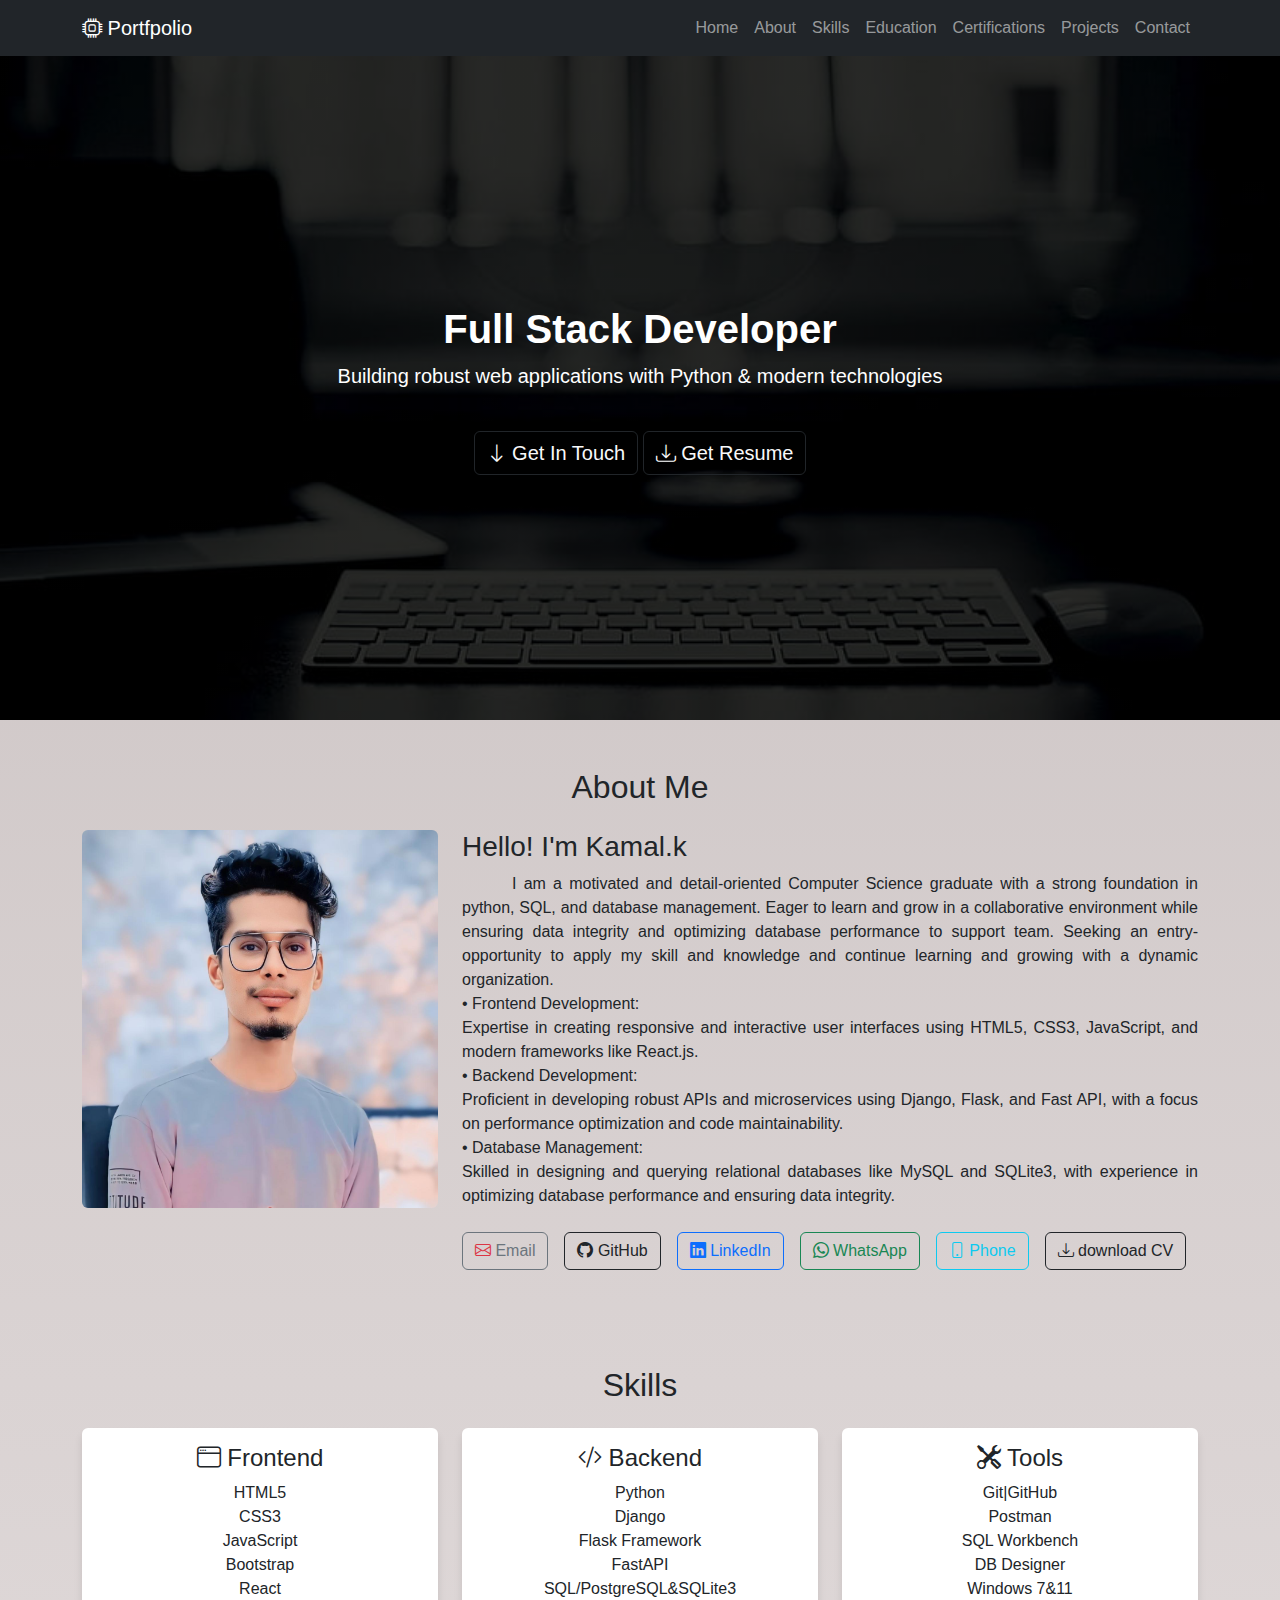
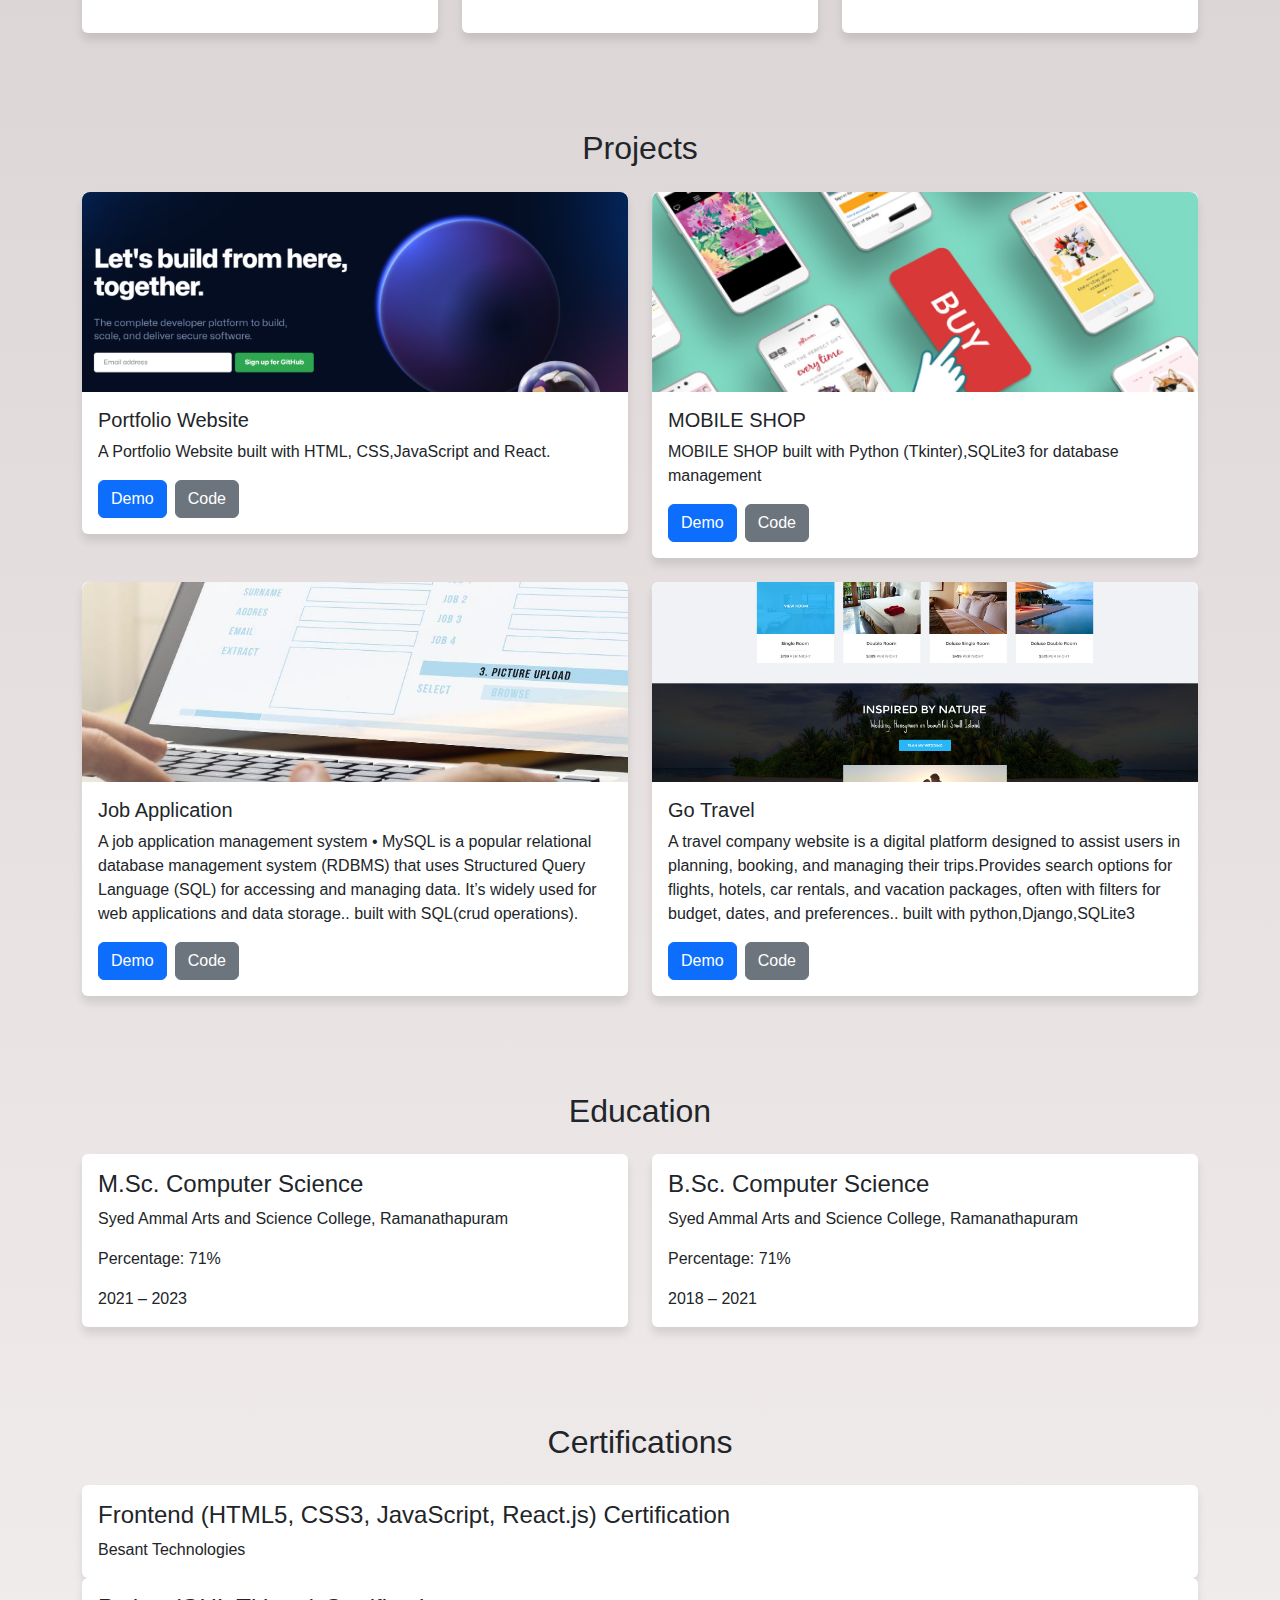
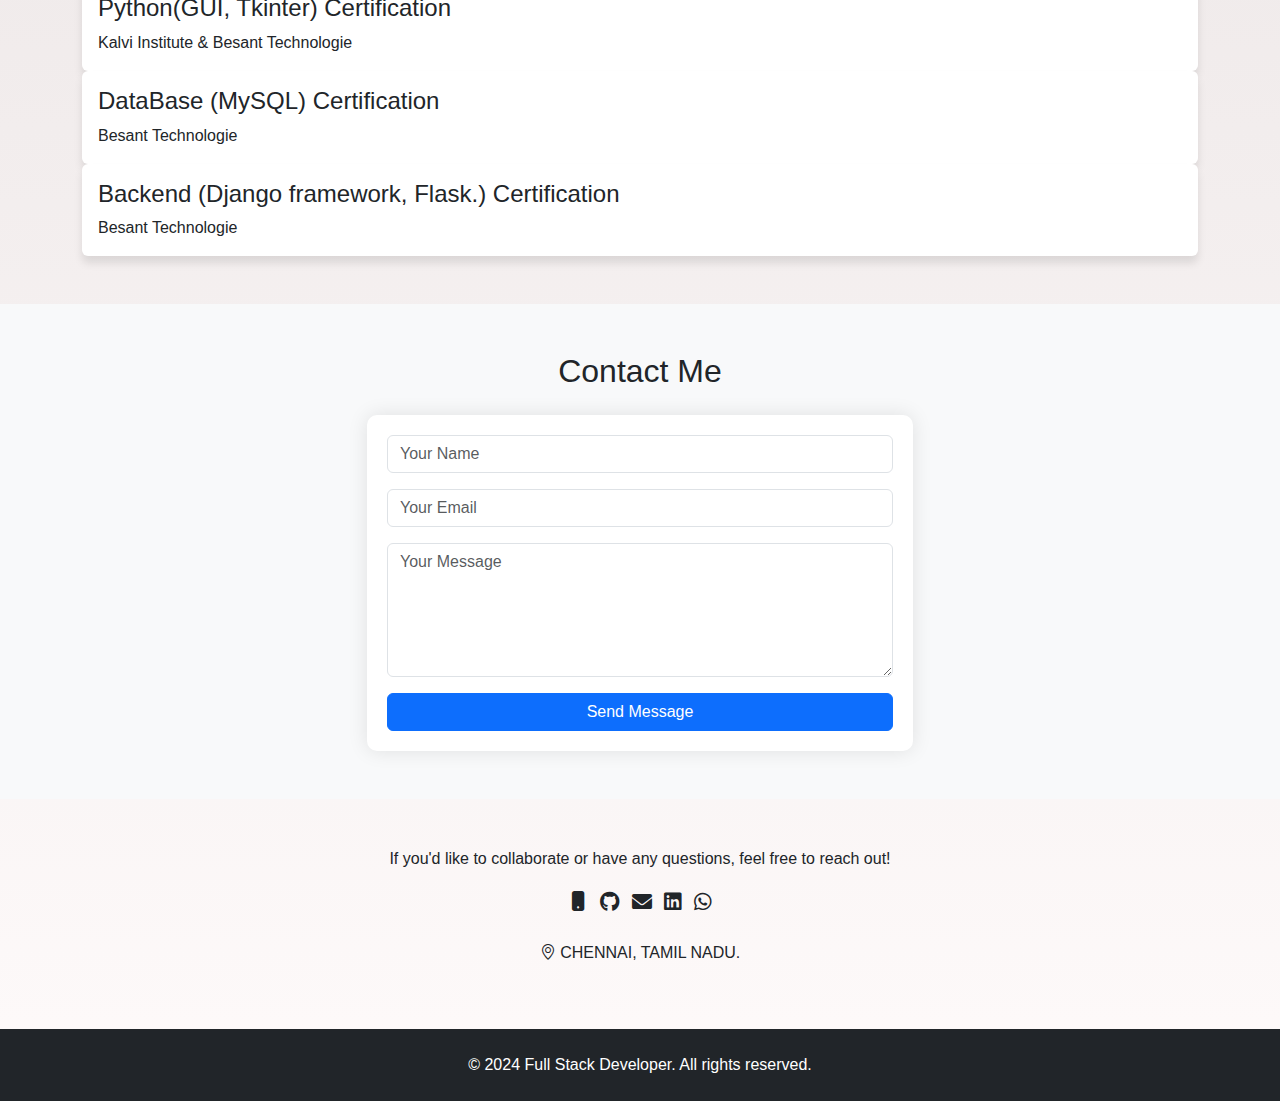
==== porfolio/index.html @ efc02d87 "add this website codes" ====
<!DOCTYPE html>
<html lang="en">
    <head>
        <meta charset="UTF-8">
        <meta name="viewport" content="width=device-width, initial-scale=1.0">
        <title>Developer Portfolio</title>
        <link rel="icon" href="./images/logo/cpu.svg" href="#home">
        <link rel="stylesheet"
            href="https://cdnjs.cloudflare.com/ajax/libs/font-awesome/6.0.0-beta3/css/all.min.css">
        <link rel="stylesheet"
            href="https://cdnjs.cloudflare.com/ajax/libs/OwlCarousel2/2.3.4/assets/owl.carousel.min.css">
        <link rel="stylesheet"
            href="https://cdnjs.cloudflare.com/ajax/libs/OwlCarousel2/2.3.4/assets/owl.theme.default.min.css">
        <link
            href="https://cdn.jsdelivr.net/npm/bootstrap@5.3.0/dist/css/bootstrap.min.css"
            rel="stylesheet">
        <link rel="stylesheet"
            href="https://cdn.jsdelivr.net/npm/bootstrap-icons@1.7.2/font/bootstrap-icons.css">
        <link rel="stylesheet" href="./css/base.css">
        <link rel="stylesheet" href="./css/components.css">
        <link rel="stylesheet" href="./css/animations.css">
        <link rel="stylesheet" href="./css/style.css">
    </head>
    <body>
        <!-- Navigation -->
        <nav class="navbar navbar-expand-lg navbar-dark bg-dark fixed-top">
            <div class="container">
                <a class="navbar-brand" href="#home"><i class="bi bi-cpu"></i>
                    Portfpolio</a>
                <button class="navbar-toggler" type="button"
                    data-bs-toggle="collapse" data-bs-target="#navbarNav">
                    <span class="navbar-toggler-icon"></span>
                </button>
                <div class="collapse navbar-collapse" id="navbarNav">
                    <ul class="navbar-nav ms-auto" id="navbarNav">
                        <li class="nav-item"><a class="nav-link"
                                href="#home">Home</a></li>
                        <li class="nav-item"><a class="nav-link"
                                href="#about">About</a></li>
                        <li class="nav-item"><a class="nav-link"
                                href="#skills">Skills</a></li>
                        <li class="nav-item"><a class="nav-link"
                                href="#education">Education</a></li>
                        <li class="nav-item"><a class="nav-link"
                                href="#certifications">Certifications</a></li>
                        <li class="nav-item"><a class="nav-link"
                                href="#projects">Projects</a></li>
                        <li class="nav-item"><a class="nav-link"
                                href="#contact">Contact</a></li>
                    </ul>
                </div>
            </div>
        </nav>

        <!-- Hero Section -->
        <section id="home" class="hero">
            <div class="container h-100">
                <div class="row h-100 align-items-center">
                    <div class="col-12 text-center">
                        <h1 class="fw-bold">Full Stack Developer</h1>
                        <p class="lead">Building robust web applications with
                            Python & modern technologies</p><br>
                        <a href="#contact" target="_blank"
                            class="btn btn-outline-dark text-light fs-5 "><i
                                class="bi bi-arrow-down"></i> Get In Touch</a>
                        <a
                            href="https://drive.google.com/file/d/1cGXTFm5c7QFx3yXcplY6pTVI5-xJDXyB/view?usp=drive_link"
                            target="_blank"
                            class="btn btn-outline-dark text-light fs-5 "><i
                                class="bi bi-download" download="Resume"></i>
                            Get Resume</a>
                    </div>
                </div>
            </div>
        </section>

        <!-- About Section -->
        <section id="about" class="py-5">
            <div class="container">
                <h2 class="text-center mb-4">About Me</h2>
                <div class="row">
                    <div class="col-lg-4 ">
                        <img src="./images/photo/photo.JPG" alt="Profile"
                            class="img-fluid rounded">
                    </div>
                    <div class="col-lg-8">

                        <h3>Hello! I'm Kamal.k</h3>
                        <p class="text-indent">I am a motivated and
                            detail-oriented Computer Science graduate with a
                            strong foundation in python, SQL, and database
                            management. Eager to learn and grow in a
                            collaborative environment while ensuring data
                            integrity and optimizing database performance to
                            support team.
                            Seeking an entry-opportunity to apply my skill and
                            knowledge and continue learning and growing with a
                            dynamic organization.

                            <br> • Frontend Development: <br>
                            Expertise in creating responsive and interactive
                            user interfaces using HTML5, CSS3, JavaScript, and
                            modern frameworks like React.js.
                            <br>• Backend Development: <br>
                            Proficient in developing robust APIs and
                            microservices using Django, Flask, and Fast API,
                            with a focus on performance optimization and code
                            maintainability.
                            <br>• Database Management: <br>
                            Skilled in designing and querying relational
                            databases like MySQL and SQLite3, with experience in
                            optimizing database performance and ensuring data
                            integrity.
                        </p>
                        <div class="d-flex gap-3 mt-4">
                            <a href="mailto:ramkamal5886@gmail.com"
                                class="btn btn-outline-secondary"><i
                                    class="bi bi-envelope text-danger"></i>
                                Email</a>
                            <a
                                href="https://github.com/jqkamal?tab=repositories"
                                target="_blank" class="btn btn-outline-dark"><i
                                    class="bi bi-github"></i> GitHub</a>
                            <a
                                href="https://www.linkedin.com/in/k-kamal-7877801bb/"
                                target="_blank"
                                class="btn btn-outline-primary"><i
                                    class="bi bi-linkedin"></i> LinkedIn</a>
                            <a href="https://wa.me/+918946088440"
                                target="_blank"
                                class="btn btn-outline-success"><i
                                    class="bi bi-whatsapp"></i> WhatsApp</a>
                            <a href="tel:+91-8754245838" target="_blank"
                                class="btn btn-outline-info"><i
                                    class="bi bi-phone"></i> Phone</a>
                            <a
                                href="https://drive.google.com/file/d/1cGXTFm5c7QFx3yXcplY6pTVI5-xJDXyB/view?usp=sharing"
                                target="_blank" class="btn btn-outline-dark"><i
                                    class="bi bi-download" download></i>
                                download CV</a>
                        </div>
                    </div>
                </div>
            </div>
        </section>

        <!-- Services Section -->
        <!-- <section id="services" class="py-5 bg-light">
        <div class="container">
            <h2 class="text-center mb-4">Services</h2>
            <div class="row g-4">
                <div class="col-md-4">
                    <div class="card h-100">
                        <div class="card-body">
                        <a href="mailto:ramkamal5886@gmail.com" class="btn btn-outline-danger"><i class="bi bi-envelope me-2"></i> Phone Contact</a>
                    </div>
                </div>
            </div>
        </div>
    </section> -->

        <!-- Skills Section -->
        <section id="skills" class="py-5">
            <div class="container">
                <h2 class="text-center mb-4">Skills</h2>
                <div class="row g-4">
                    <div class="col-md-4">
                        <div class="card h-100">
                            <div class="card-body text-center">
                                <h4 class="card-title"><i
                                        class="bi bi-window"></i> Frontend</h4>
                                <ul class="list-unstyled">
                                    <li>HTML5 <i class="bi bi-html"></i></li>
                                    <li>CSS3</li>
                                    <li>JavaScript</li>
                                    <li>Bootstrap</li>
                                    <li>React</li>
                                </ul>
                            </div>
                        </div>
                    </div>
                    <div class="col-md-4">
                        <div class="card h-100">
                            <div class="card-body text-center">
                                <h4 class="card-title"><i
                                        class="bi bi-code-slash"></i>
                                    Backend</h4>
                                <ul class="list-unstyled">
                                    <li>Python</li>
                                    <li>Django</li>
                                    <li>Flask Framework</li>
                                    <li>FastAPI</li>
                                    <li>SQL/PostgreSQL&SQLite3</li>
                                </ul>
                            </div>
                        </div>
                    </div>
                    <div class="col-md-4">
                        <div class="card h-100">
                            <div class="card-body text-center">
                                <h4 class="card-title"><i
                                        class="bi bi-tools"></i> Tools</h4>
                                <ul class="list-unstyled">
                                    <li>Git|GitHub</li>
                                    <li>Postman</li>
                                    <li>SQL Workbench</li>
                                    <li>DB Designer</li>
                                    <li>Windows 7&11</li>
                                </ul>
                            </div>
                        </div>
                    </div>
                </div>
            </div>
        </section>

 <!-- Projects Section -->
        <section id="projects" class="py-5">
            <div class="container">
                <h2 class="text-center mb-4">Projects</h2>
                <div class="row g-4">
                    <div class="col-md-6">
                        <div class="card project-card">
                            <img src="./images/project/portfolio.png"
                                class="card-img-top" alt="Project 1">
                            <div class="card-body">
                                <h5 class="card-title">Portfolio Website</h5>
                                <p class="card-text">A Portfolio Website built
                                    with HTML, CSS,JavaScript and React.</p>
                                <div class="d-flex gap-2">
                                    <a href="./index.html"
                                        class="btn btn-primary">Demo</a>
                                    <a href="#"
                                        class="btn btn-secondary">Code</a>
                                </div>
                            </div>
                        </div>
                    </div>
                    <div class="col-md-6">
                        <div class="card project-card">
                            <img src="./images/project/2 mobile.jpg"
                                class="card-img-top" alt="Project 2">
                            <div class="card-body">
                                <h5 class="card-title">MOBILE SHOP </h5>
                                <p class="card-text"> MOBILE SHOP built with
                                    Python (Tkinter),SQLite3 for database
                                    management</p>
                                <div class="d-flex gap-2">
                                    <a href="#" class="btn btn-primary">Demo</a>
                                    <a href="#"
                                        class="btn btn-secondary">Code</a>
                                </div>
                            </div>
                        </div>
                    </div>
                    <div class="col-md-6">
                        <div class="card project-card">
                            <img src="./images/project/job.jpg"
                                class="card-img-top" alt="Project 2">
                            <div class="card-body">
                                <h5 class="card-title">Job Application </h5>
                                <p class="card-text">A job application
                                    management system • MySQL is a popular
                                    relational database management system
                                    (RDBMS) that uses Structured Query Language
                                    (SQL) for accessing and managing data. It’s
                                    widely used for web applications and data
                                    storage.. built with SQL(crud
                                    operations).</p>
                                <div class="d-flex gap-2">
                                    <a href="#" class="btn btn-primary">Demo</a>
                                    <a href="#"
                                        class="btn btn-secondary">Code</a>
                                </div>
                            </div>
                        </div>
                    </div>
                    <div class="col-md-6">
                        <div class="card project-card">
                            <img src="./images/project/go.jpg"
                                class="card-img-top" alt="Project 2">
                            <div class="card-body">
                                <h5 class="card-title">Go Travel </h5>
                                <p class="card-text">A travel company website is
                                    a digital platform designed to assist users
                                    in planning, booking, and managing their
                                    trips.Provides search options for flights,
                                    hotels, car rentals, and vacation packages,
                                    often with filters for budget, dates, and
                                    preferences.. built with
                                    python,Django,SQLite3</p>
                                <div class="d-flex gap-2">
                                    <a href="#" class="btn btn-primary">Demo</a>
                                    <a href="#"
                                        class="btn btn-secondary">Code</a>
                                </div>
                            </div>
                        </div>
                    </div>
                </div>
            </div>
        </section>
        <!-- Education Section -->
<section id="education" class="py-5">
    <div class="container">
        <h2 class="text-center mb-4">Education</h2>
        <div class="row">
            <div class="col-md-6">
                <div class="card h-100">
                    <div class="card-body">
                        <h4 class="card-title">M.Sc. Computer Science</h4>
                        <p class="card-text">Syed Ammal Arts and Science College, Ramanathapuram</p>
                        <p class="card-text">Percentage: 71%</p>
                        <p class="card-text">2021 – 2023</p>
                    </div>
                </div>
            </div>
            <div class="col-md-6">
                <div class="card h-100">
                    <div class="card-body">
                        <h4 class="card-title">B.Sc. Computer Science</h4>
                        <p class="card-text">Syed Ammal Arts and Science College, Ramanathapuram</p>
                        <p class="card-text">Percentage: 71%</p>
                        <p class="card-text">2018 – 2021</p>
                    </div>
                </div>
            </div>

        </div>
    </div>
</section>


        <!-- Certifications Section -->
   <section id="certifications" class="py-5">
    <div class="container">
        <h2 class="text-center mb-4">Certifications</h2>
        <div class="row">
            <div class="col-md-12">
                <div class="card h-100">
                    <div class="card-body">
                        <h4 class="card-title">Frontend (HTML5, CSS3, JavaScript, React.js) Certification</h4>
                        <p class="card-text">Besant Technologies</p>
                    </div>
                </div>
            </div>
            <div class="col-md-12">
                <div class="card h-100">
                    <div class="card-body">
                        <h4 class="card-title">Python(GUI, Tkinter) Certification</h4>
                        <p class="card-text">Kalvi Institute & Besant Technologie</p>
                    </div>
                </div>
            </div>
            <div class="col-md-12">
                <div class="card h-100">
                    <div class="card-body">
                        <h4 class="card-title">DataBase (MySQL) Certification</h4>
                        <p class="card-text">Besant Technologie</p>
                    </div>
                </div>
            </div>
            <div class="col-md-12">
                <div class="card h-100">
                    <div class="card-body">
                        <h4 class="card-title">Backend (Django framework, Flask.) Certification</h4>
                        <p class="card-text">Besant Technologie</p>
                    </div>
                </div>
            </div>
        </div>
    </div>
</section>

        <!-- Contact Section -->
        <section id="contact" class="py-5 bg-light">
            <div class="container">
                <h2 class="text-center mb-4">Contact Me</h2>
                <div class="row justify-content-center">
                    <div class="col-md-6">
                        <form id="contactForm">
                            <div class="mb-3">
                                <input type="text" class="form-control"
                                    placeholder="Your Name" required>
                            </div>
                            <div class="mb-3">
                                <input type="email" class="form-control"
                                    placeholder="Your Email" required>
                            </div>
                            <div class="mb-3">
                                <textarea class="form-control" rows="5"
                                    placeholder="Your Message"
                                    required></textarea>
                            </div>
                            <button type="submit"
                                class="btn btn-primary w-100">Send
                                Message</button>
                        </form>
                    </div>
                </div>
            </div>
        </section>
        <section id="contact" class="  py-5">
            <div class="container text-center">
                <p>If you'd like to collaborate or have any questions, feel free
                    to reach out!</p>

                <div class="social-links">
                    <a href="tel:+918754245838"><i
                            class="bi bi-phone-fill fs-5 p-1 text-dark"></i></a>
                    <!-- GitHub -->
                    <a href="https://github.com/jqkamal?tab=repositories"
                        target="_blank"><i
                            class="fab fa-github fs-5 p-1 text-dark"></i></a>
                    <!-- Email -->
                    <a href="mailto:ramkamal5886@gmail.com"><i
                            class="fas fa-envelope fs-5 p-1 text-dark"></i></a>
                    <!-- LinkedIn -->
                    <a href="https://www.linkedin.com/in/k-kamal-7877801bb/"
                        target="_blank"><i
                            class="fab fa-linkedin fs-5 p-1  text-dark"></i></a>
                    <!-- WhatsApp -->
                    <a href="https://wa.me/+918946088440" target="_blank"><i
                            class=" fab fa-whatsapp fs-5 p-1  text-dark"></i></a>
                </div>
                <br>
                <address><i class="bi bi-geo-alt"></i> CHENNAI, TAMIL
                    NADU.</address>
            </section>

            <!-- Footer -->
            <footer class="bg-dark text-white py-4">
                <div class="container text-center">
                    <p class="mb-0">&copy; 2024 Full Stack Developer. All rights
                        reserved.</p>
                </div>
            </footer>

            <script
                src="https://cdn.jsdelivr.net/npm/bootstrap@5.3.0/dist/js/bootstrap.bundle.min.js"></script>
            <script type="module" src="./js/main.js"></script>
        </body>
    </html>
---- porfolio/css/base.css ----
/* Base styles */
:root {
    --primary-font: 'Segoe UI', Tahoma, Geneva, Verdana, sans-serif;
    --section-padding: 60px;
}

body {
    font-family: var(--primary-font);
    scroll-behavior: smooth;
    margin: 0;
    padding: 0;
    background: linear-gradient(rgba(178, 166, 166, 0.7), rgb(254, 250, 250))
}

section {
    padding-top: var(--section-padding);
}

@media (max-width: 768px) {
    .hero {
        text-align: center;
    }
    
    .hero h1 {
        font-size: 2.5em;
    }
}
---- porfolio/css/components.css ----
/* Component-specific styles */
.hero {
    height: 100vh;
    background: linear-gradient(rgba(0, 0, 0, 0.7), rgba(0, 0, 0, 0.7)),
                url('https://via.placeholder.com/1920x1080') center/cover;
    color: white;
    display: flex;
    align-items: center;
}

.card {
    transition: transform 0.3s ease;
    border: none;
    box-shadow: 0 7px 9px rgba(0, 0, 0, 0.1);
}

.card:hover {
    transform: translateY(-5px);
}

.project-card img {
    height: 200px;
    object-fit: cover;
    border-top-left-radius: 8px;
    border-top-right-radius: 8px;
}

#contactForm {
    padding: 2rem;
    background: white;
    border-radius: 10px;
    box-shadow: 0 0 20px rgba(0,0,0,0.1);
}
---- porfolio/css/animations.css ----
/* Animations */
@keyframes fadeIn {
    from { opacity: 0; transform: translateY(20px); }
    to { opacity: 1; transform: translateY(0); }
}

.hero h1, .hero p {
    animation: fadeIn 1s ease-out;
}
---- porfolio/css/style.css ----
/* General Styles */
body {
    font-family: 'Segoe UI', Tahoma, Geneva, Verdana, sans-serif;
    scroll-behavior: smooth;
    
}

section {
    padding-top: 60px;
}

/* Hero Section */
.hero {
    height: 80vh;
    background: linear-gradient(rgba(0, 0, 0, 0.7), rgba(0, 0, 0, 0.7)),
                url('../images/backgruond/4.jpg') center/cover;
    color: white;
}

/* Skills Section */
.card {
    transition: transform 0.3s ease;
}

.card:hover {
    transform: translateY(-5px);
}
.text-indent{
    text-indent: 50px;
    text-align: justify;
}


/* Projects Section */
.project-card {
    transition: transform 0.3s ease;
}

.project-card:hover {
    transform: translateY(-5px);
}

.project-card img {
    height: 200px;
    object-fit: cover;
}

/* Contact Form */
#contactForm {
    padding: 20px;
    background: white;
    border-radius: 10px;
    box-shadow: 0 0 20px rgba(0,0,0,0.1);
}

/* Animations */
@keyframes fadeIn {
    from { opacity: 0; transform: translateY(20px); }
    to { opacity: 1; transform: translateY(0); }
}

.hero h1, .hero p {
    animation: fadeIn 1s ease-out;
}

/* Responsive Design */
@media (max-width: 768px) {
    .hero {
        text-align: center;
    }
    
    .hero h1 {
        font-size: 2.5em;
    }
}
.col-lg-4{
    /* border: 1px solid black; */
    border-radius: 10px;
    /* padding: 5px;
    margin: 5px; */
}
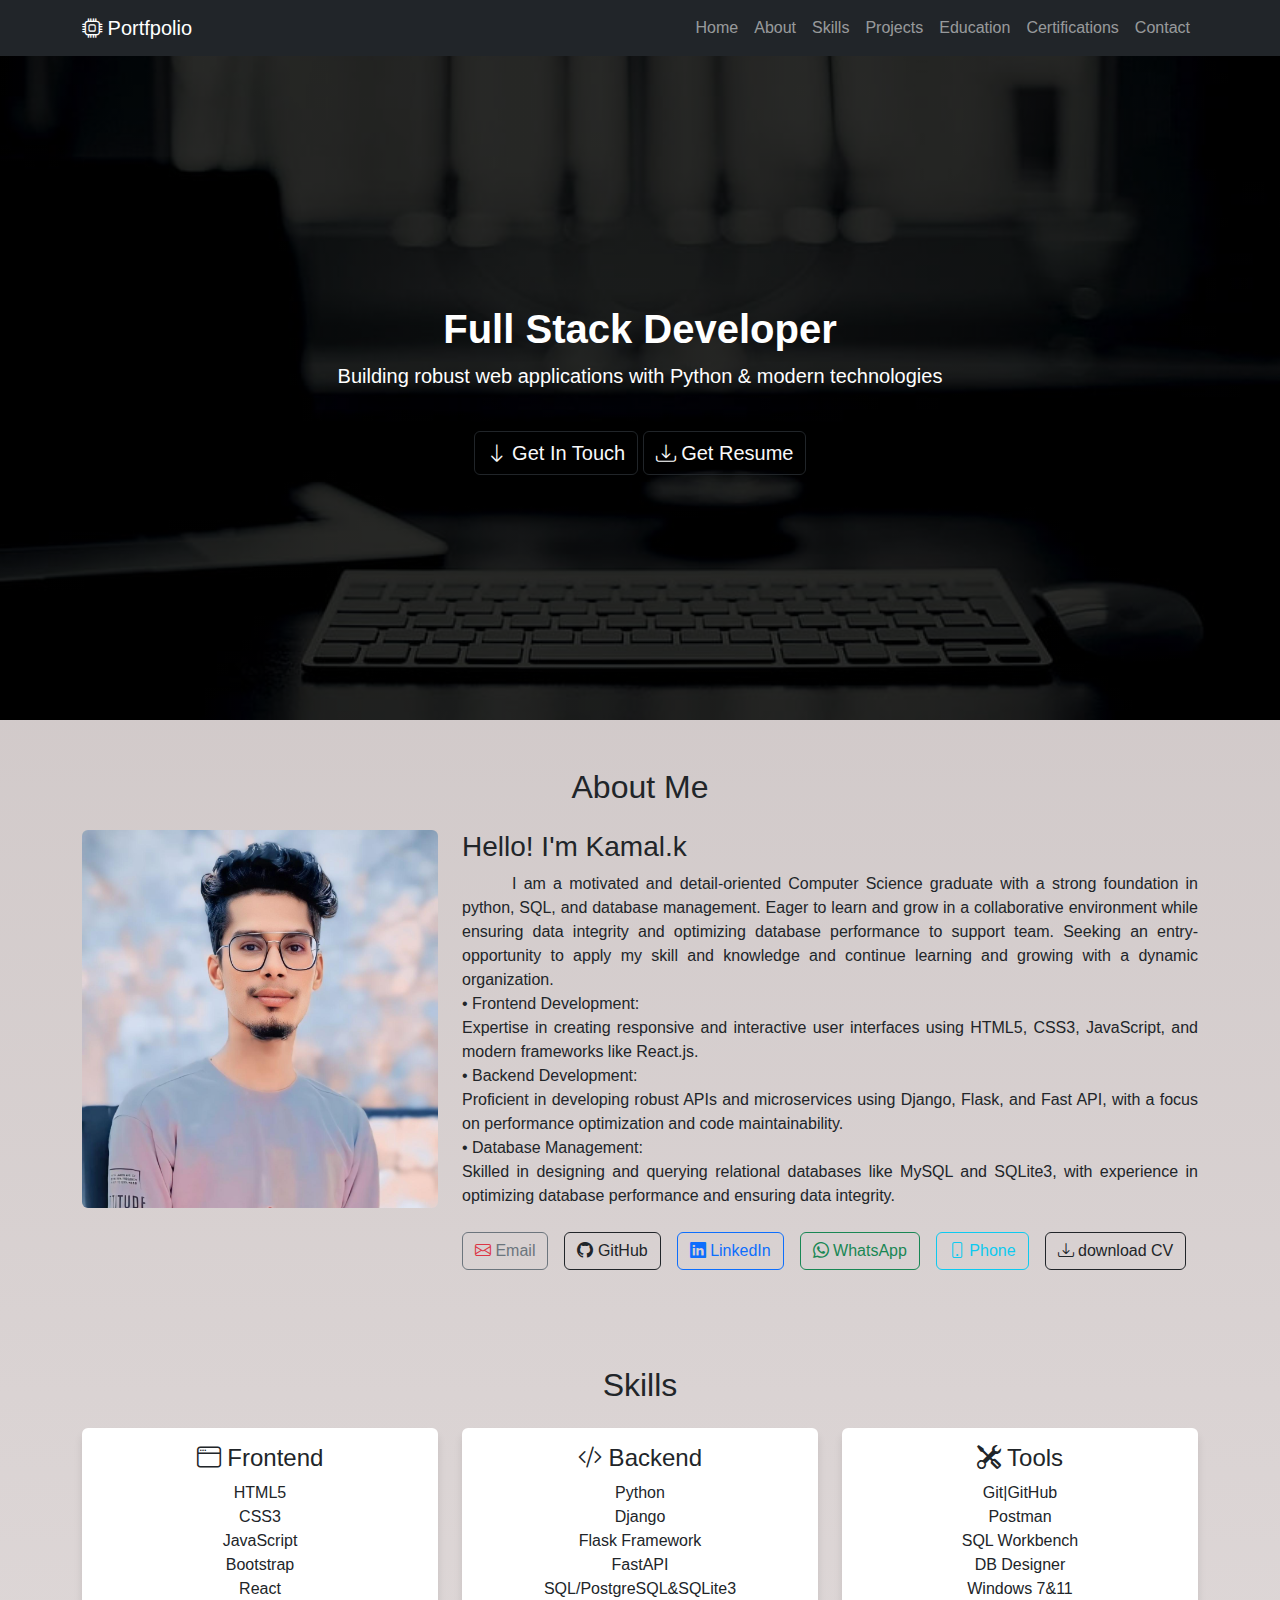
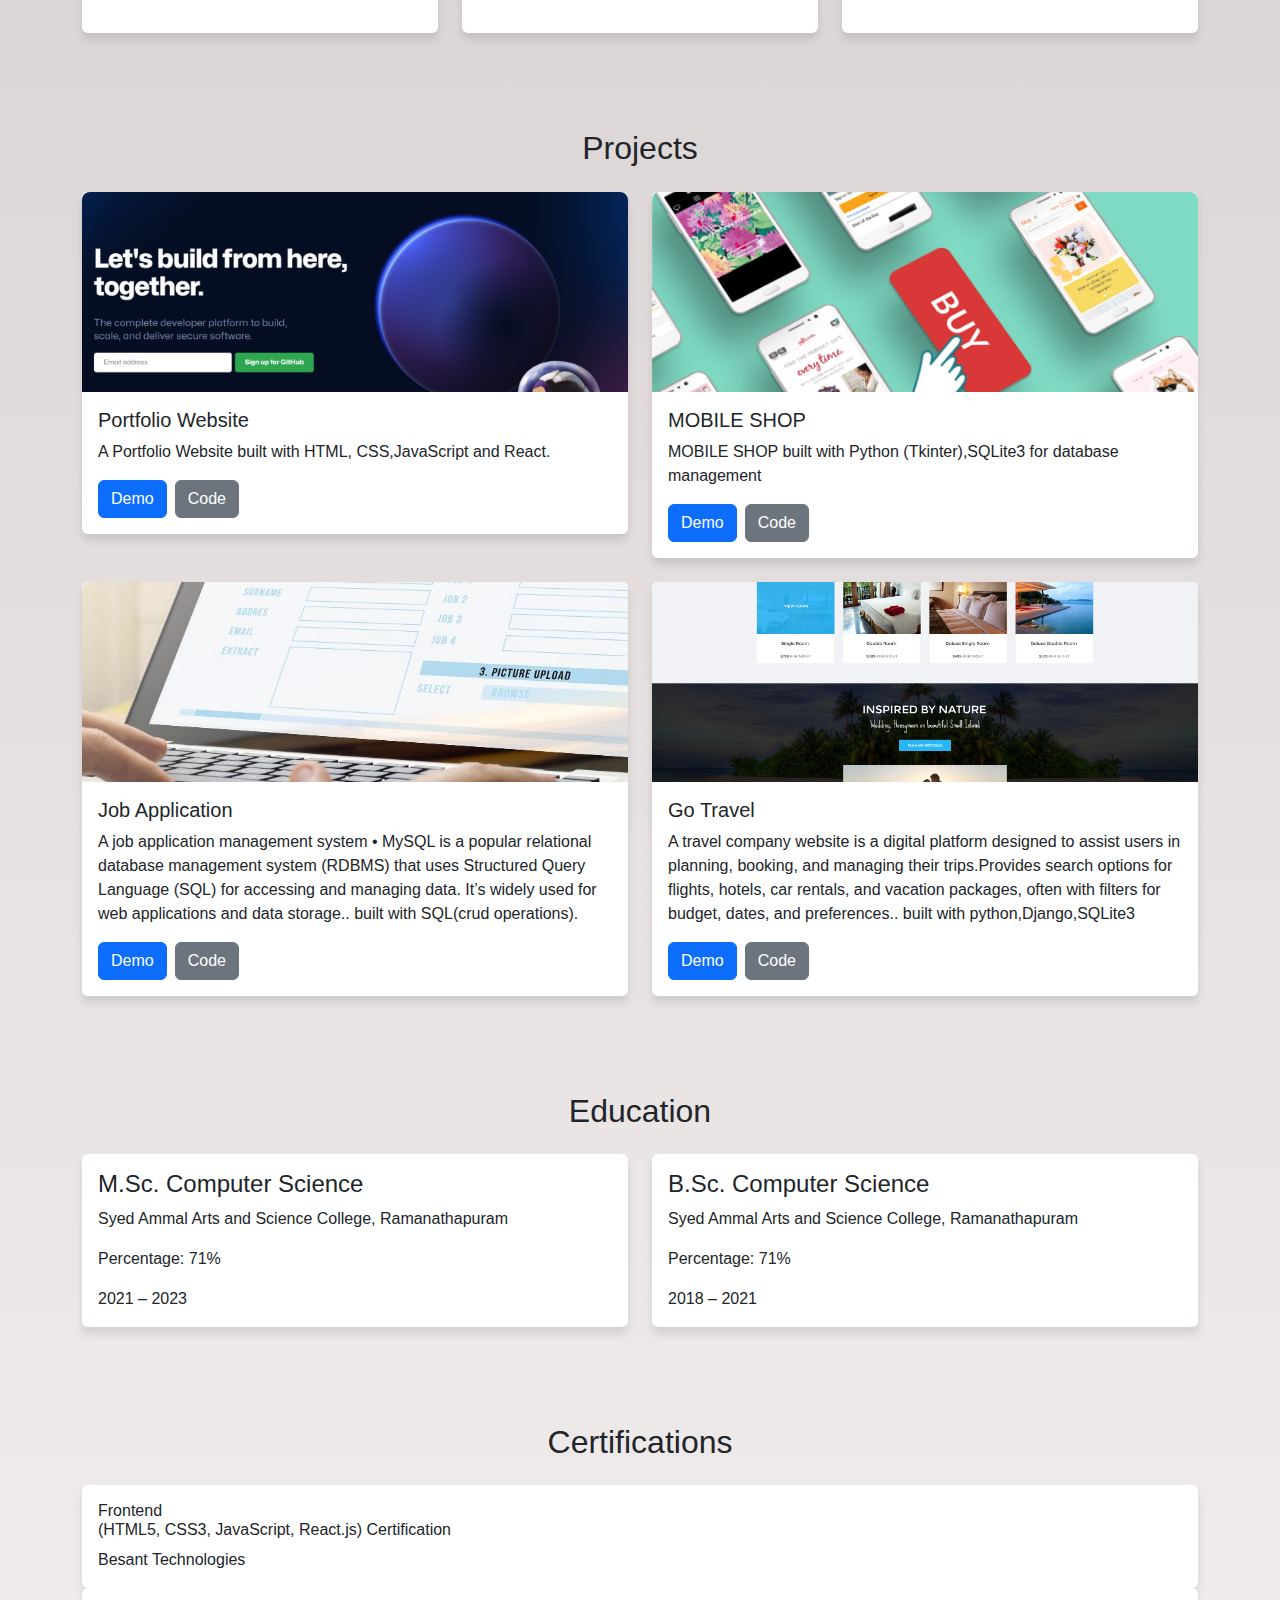
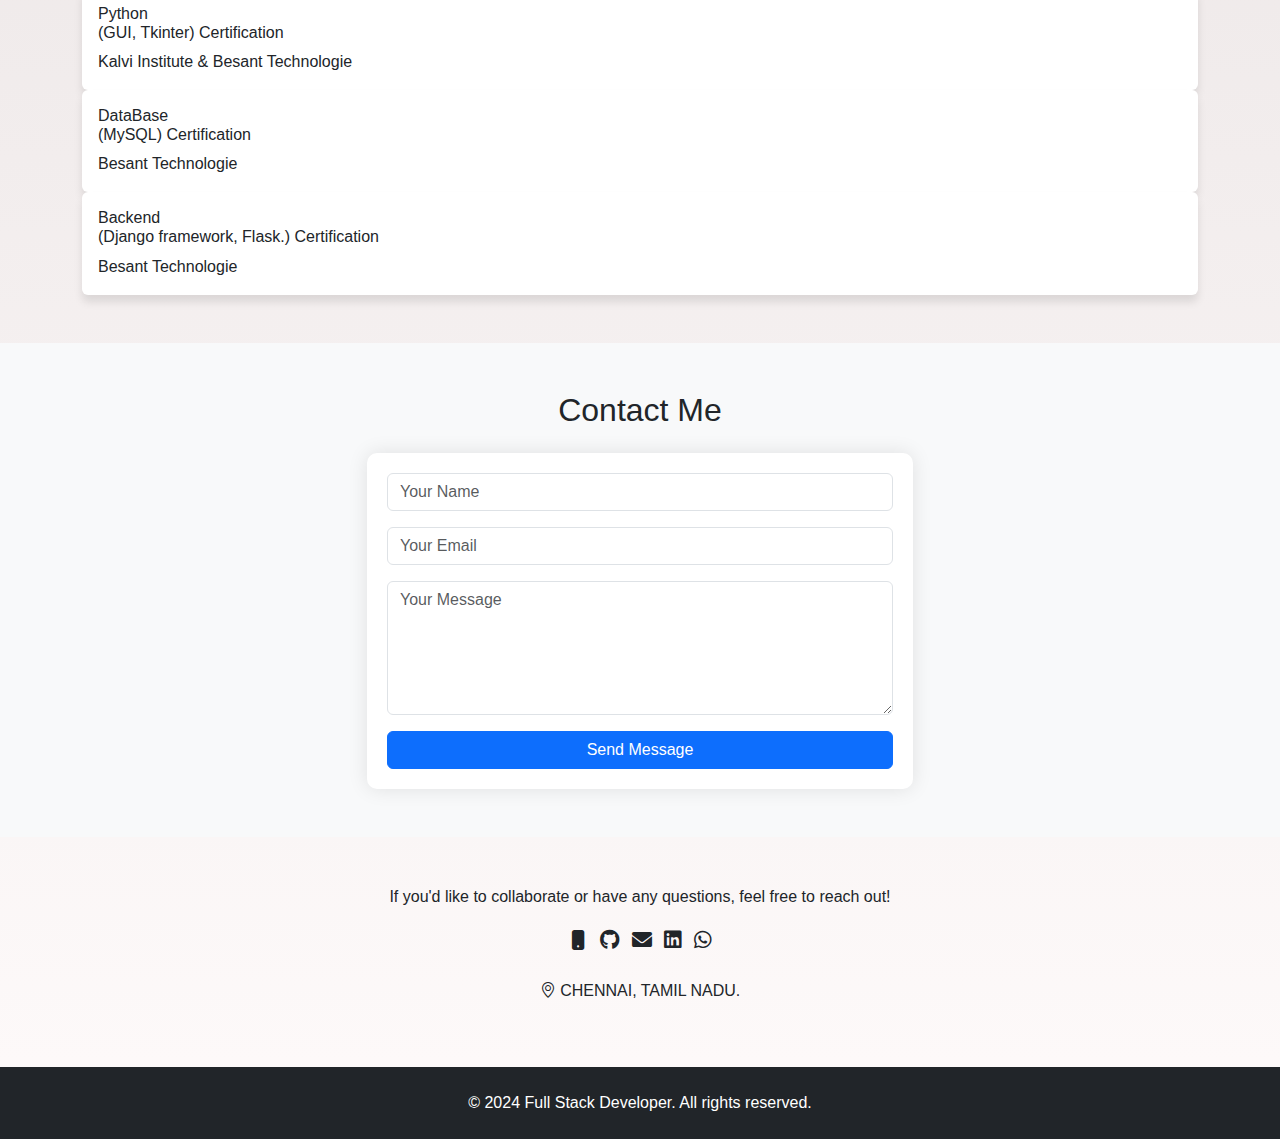
==== commit d4c028c4: "edit" ====
--- a/porfolio/index.html
+++ b/porfolio/index.html
@@ -40,11 +40,12 @@
                         <li class="nav-item"><a class="nav-link"
                                 href="#skills">Skills</a></li>
                         <li class="nav-item"><a class="nav-link"
+                                href="#projects">Projects</a></li>
+                        <li class="nav-item"><a class="nav-link"
                                 href="#education">Education</a></li>
                         <li class="nav-item"><a class="nav-link"
                                 href="#certifications">Certifications</a></li>
-                        <li class="nav-item"><a class="nav-link"
-                                href="#projects">Projects</a></li>
+
                         <li class="nav-item"><a class="nav-link"
                                 href="#contact">Contact</a></li>
                     </ul>
@@ -214,7 +215,7 @@
             </div>
         </section>
 
- <!-- Projects Section -->
+        <!-- Projects Section -->
         <section id="projects" class="py-5">
             <div class="container">
                 <h2 class="text-center mb-4">Projects</h2>
@@ -301,76 +302,85 @@
             </div>
         </section>
         <!-- Education Section -->
-<section id="education" class="py-5">
-    <div class="container">
-        <h2 class="text-center mb-4">Education</h2>
-        <div class="row">
-            <div class="col-md-6">
-                <div class="card h-100">
-                    <div class="card-body">
-                        <h4 class="card-title">M.Sc. Computer Science</h4>
-                        <p class="card-text">Syed Ammal Arts and Science College, Ramanathapuram</p>
-                        <p class="card-text">Percentage: 71%</p>
-                        <p class="card-text">2021 – 2023</p>
-                    </div>
-                </div>
-            </div>
-            <div class="col-md-6">
-                <div class="card h-100">
-                    <div class="card-body">
-                        <h4 class="card-title">B.Sc. Computer Science</h4>
-                        <p class="card-text">Syed Ammal Arts and Science College, Ramanathapuram</p>
-                        <p class="card-text">Percentage: 71%</p>
-                        <p class="card-text">2018 – 2021</p>
-                    </div>
-                </div>
-            </div>
-
-        </div>
-    </div>
-</section>
-
+        <section id="education" class="py-5">
+            <div class="container">
+                <h2 class="text-center mb-4">Education</h2>
+                <div class="row">
+                    <div class="col-md-6">
+                        <div class="card h-100">
+                            <div class="card-body">
+                                <h4 class="card-title">M.Sc. Computer
+                                    Science</h4>
+                                <p class="card-text">Syed Ammal Arts and Science
+                                    College, Ramanathapuram</p>
+                                <p class="card-text">Percentage: 71%</p>
+                                <p class="card-text">2021 – 2023</p>
+                            </div>
+                        </div>
+                    </div>
+                    <div class="col-md-6">
+                        <div class="card h-100">
+                            <div class="card-body">
+                                <h4 class="card-title">B.Sc. Computer
+                                    Science</h4>
+                                <p class="card-text">Syed Ammal Arts and Science
+                                    College, Ramanathapuram</p>
+                                <p class="card-text">Percentage: 71%</p>
+                                <p class="card-text">2018 – 2021</p>
+                            </div>
+                        </div>
+                    </div>
+
+                </div>
+            </div>
+        </section>
 
         <!-- Certifications Section -->
-   <section id="certifications" class="py-5">
-    <div class="container">
-        <h2 class="text-center mb-4">Certifications</h2>
-        <div class="row">
-            <div class="col-md-12">
-                <div class="card h-100">
-                    <div class="card-body">
-                        <h4 class="card-title">Frontend (HTML5, CSS3, JavaScript, React.js) Certification</h4>
-                        <p class="card-text">Besant Technologies</p>
-                    </div>
-                </div>
-            </div>
-            <div class="col-md-12">
-                <div class="card h-100">
-                    <div class="card-body">
-                        <h4 class="card-title">Python(GUI, Tkinter) Certification</h4>
-                        <p class="card-text">Kalvi Institute & Besant Technologie</p>
-                    </div>
-                </div>
-            </div>
-            <div class="col-md-12">
-                <div class="card h-100">
-                    <div class="card-body">
-                        <h4 class="card-title">DataBase (MySQL) Certification</h4>
-                        <p class="card-text">Besant Technologie</p>
-                    </div>
-                </div>
-            </div>
-            <div class="col-md-12">
-                <div class="card h-100">
-                    <div class="card-body">
-                        <h4 class="card-title">Backend (Django framework, Flask.) Certification</h4>
-                        <p class="card-text">Besant Technologie</p>
-                    </div>
-                </div>
-            </div>
-        </div>
-    </div>
-</section>
+        <section id="certifications" class="py-5">
+            <div class="container">
+                <h2 class="text-center mb-4">Certifications</h2>
+                <div class="row">
+                    <div class="col-md-12">
+                        <div class="card h-100">
+                            <div class="card-body">
+                                <h6 class="card-title">Frontend <br>(HTML5,
+                                    CSS3, JavaScript, React.js)
+                                    Certification</h6>
+                                <p class="card-text">Besant Technologies</p>
+                            </div>
+                        </div>
+                    </div>
+                    <div class="col-md-12">
+                        <div class="card h-100">
+                            <div class="card-body">
+                                <h6 class="card-title">Python <br>(GUI, Tkinter)
+                                    Certification</h4>
+                                <p class="card-text">Kalvi Institute & Besant
+                                    Technologie</p>
+                            </div>
+                        </div>
+                    </div>
+                    <div class="col-md-12">
+                        <div class="card h-100">
+                            <div class="card-body">
+                                <h6 class="card-title">DataBase <br>(MySQL)
+                                    Certification</h6>
+                                <p class="card-text">Besant Technologie</p>
+                            </div>
+                        </div>
+                    </div>
+                    <div class="col-md-12">
+                        <div class="card h-100">
+                            <div class="card-body">
+                                <h6 class="card-title">Backend <br>(Django
+                                    framework, Flask.) Certification</h6>
+                                <p class="card-text">Besant Technologie</p>
+                            </div>
+                        </div>
+                    </div>
+                </div>
+            </div>
+        </section>
 
         <!-- Contact Section -->
         <section id="contact" class="py-5 bg-light">
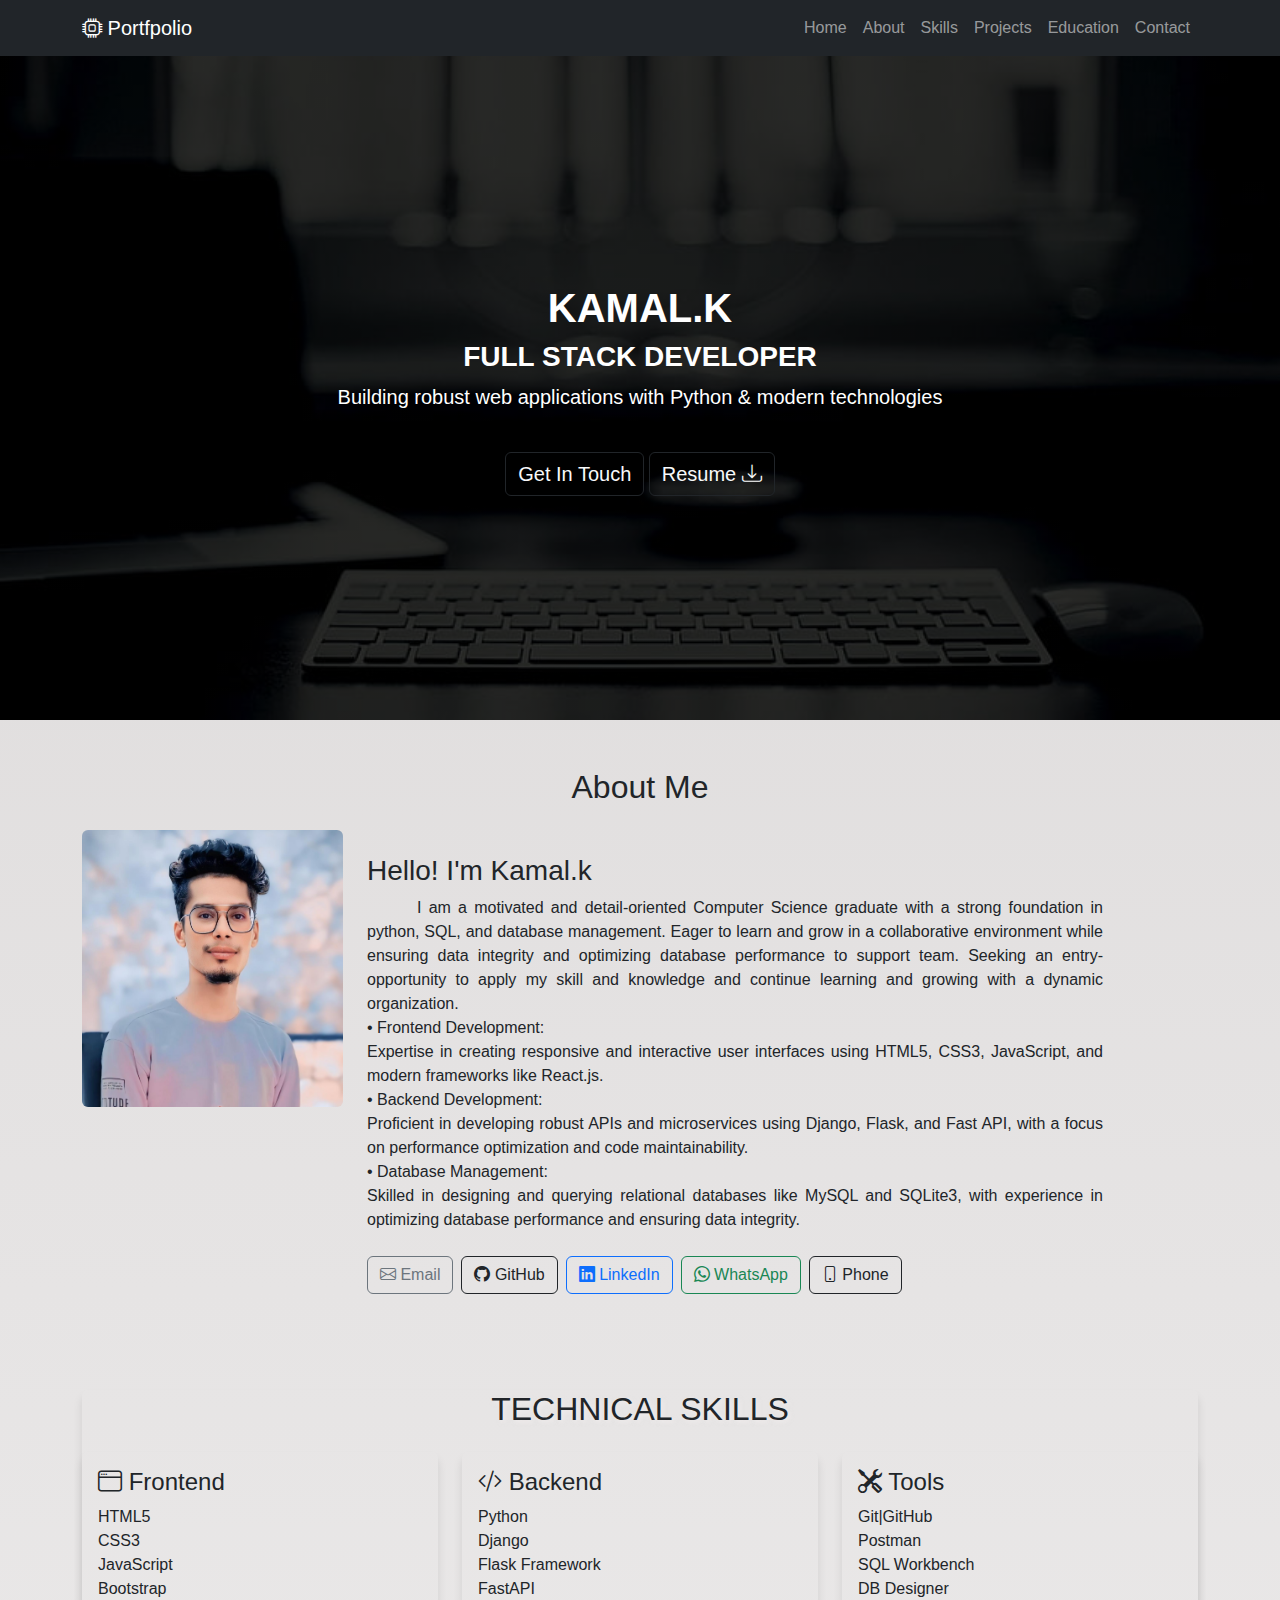
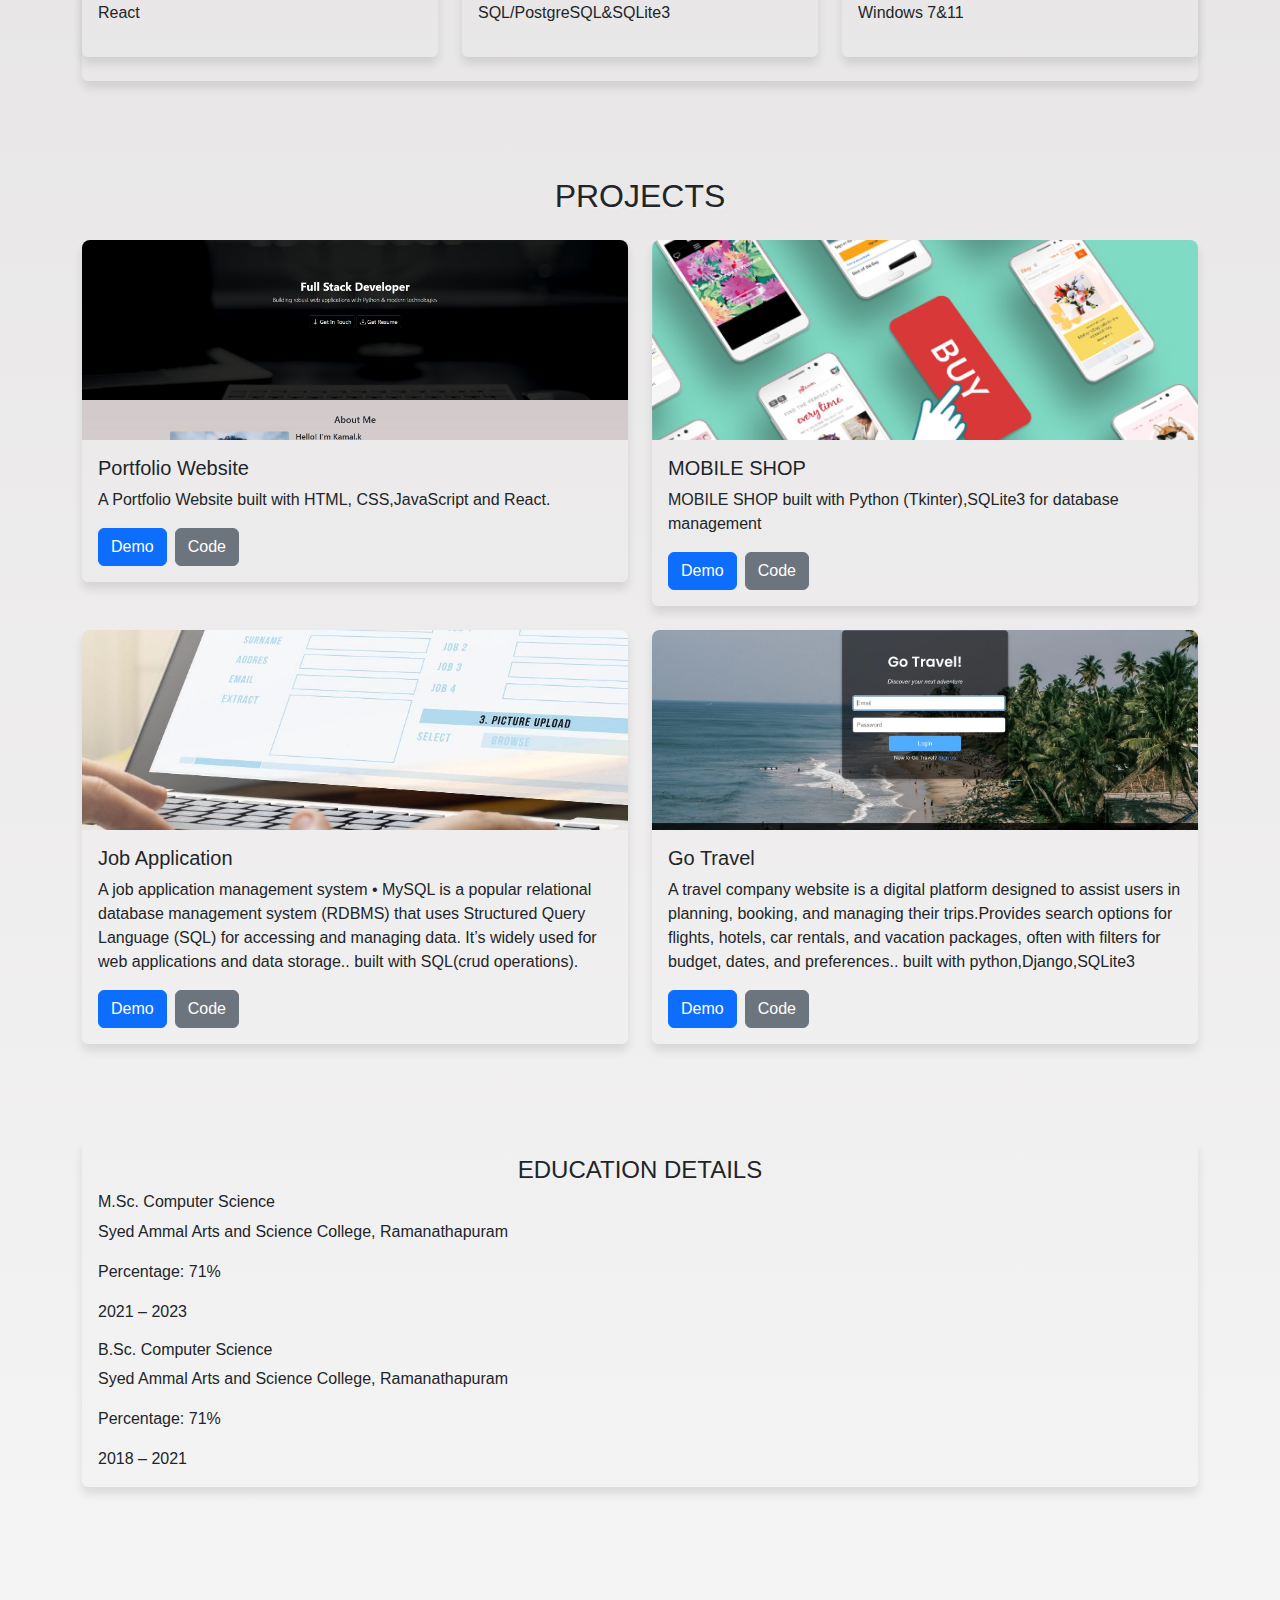
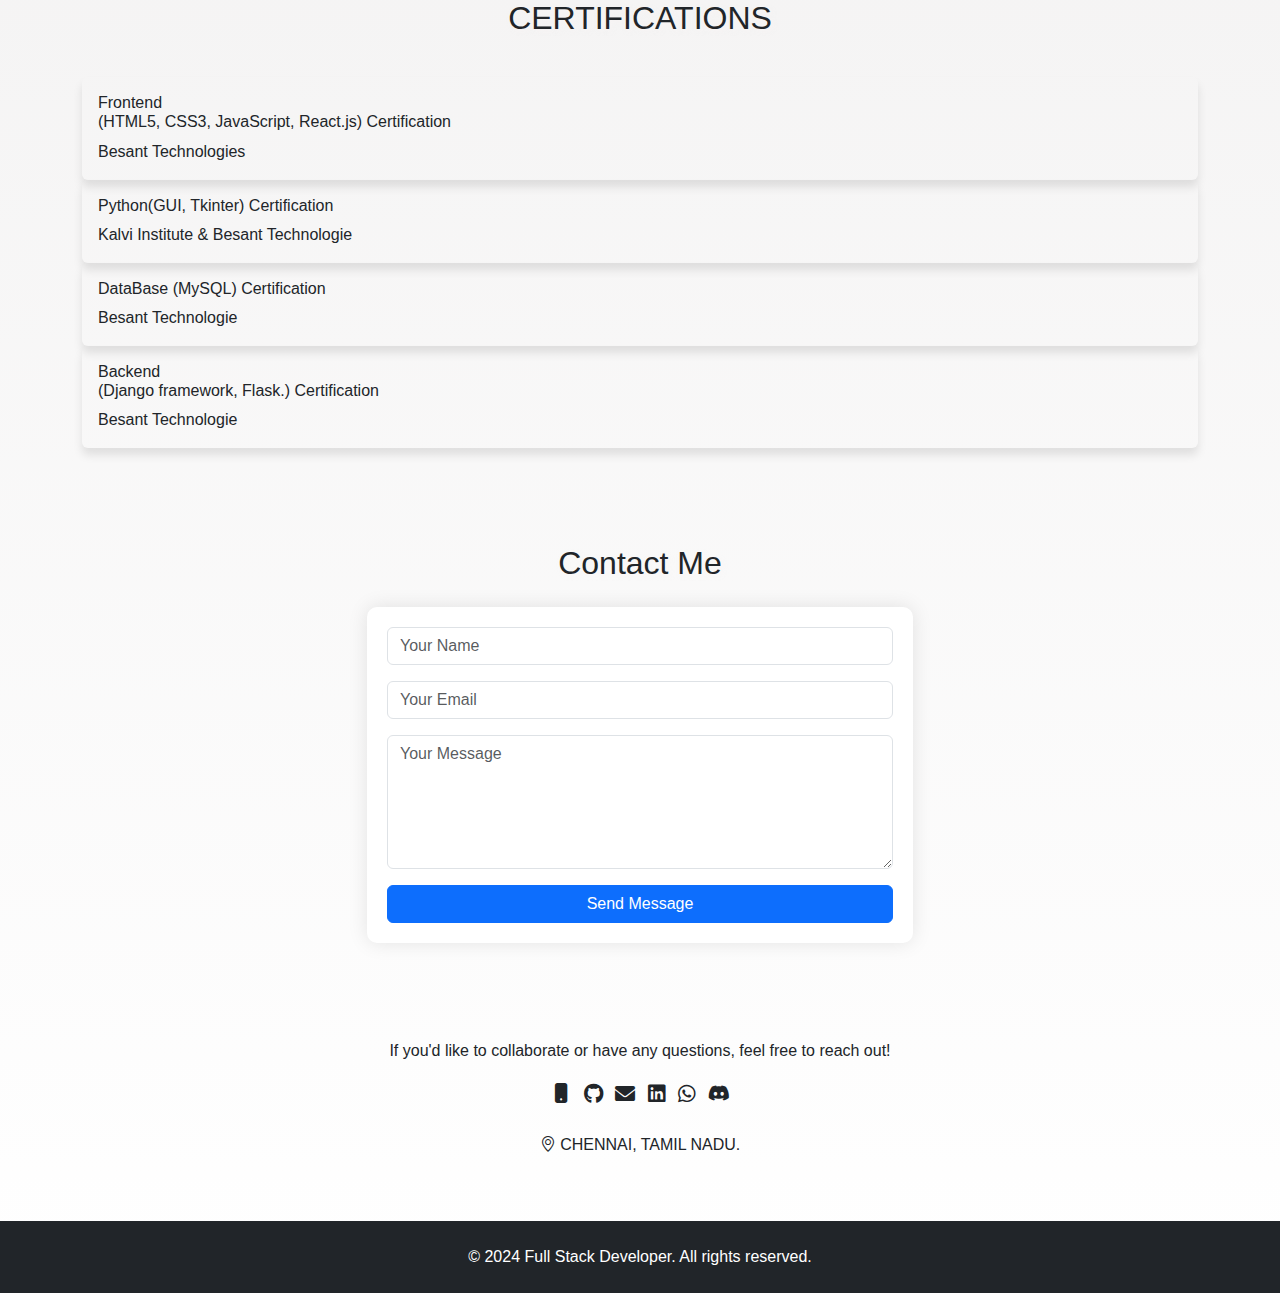
==== commit a8dd1ab3: "new updates" ====
--- a/porfolio/index.html
+++ b/porfolio/index.html
@@ -3,7 +3,7 @@
     <head>
         <meta charset="UTF-8">
         <meta name="viewport" content="width=device-width, initial-scale=1.0">
-        <title>Developer Portfolio</title>
+        <title>Portfolio</title>
         <link rel="icon" href="./images/logo/cpu.svg" href="#home">
         <link rel="stylesheet"
             href="https://cdnjs.cloudflare.com/ajax/libs/font-awesome/6.0.0-beta3/css/all.min.css">
@@ -25,6 +25,7 @@
         <!-- Navigation -->
         <nav class="navbar navbar-expand-lg navbar-dark bg-dark fixed-top">
             <div class="container">
+                <!-- <button class="btn btn-secondary btn-toggle-mode">Toggle Mode</button> -->
                 <a class="navbar-brand" href="#home"><i class="bi bi-cpu"></i>
                     Portfpolio</a>
                 <button class="navbar-toggler" type="button"
@@ -32,7 +33,7 @@
                     <span class="navbar-toggler-icon"></span>
                 </button>
                 <div class="collapse navbar-collapse" id="navbarNav">
-                    <ul class="navbar-nav ms-auto" id="navbarNav">
+                    <ul class="navbar-nav ms-auto " id="navbarNav">
                         <li class="nav-item"><a class="nav-link"
                                 href="#home">Home</a></li>
                         <li class="nav-item"><a class="nav-link"
@@ -43,9 +44,8 @@
                                 href="#projects">Projects</a></li>
                         <li class="nav-item"><a class="nav-link"
                                 href="#education">Education</a></li>
-                        <li class="nav-item"><a class="nav-link"
-                                href="#certifications">Certifications</a></li>
-
+                        <!-- <li class="nav-item"><a class="nav-link"
+                                href="#certifications">Certifications</a></li> -->
                         <li class="nav-item"><a class="nav-link"
                                 href="#contact">Contact</a></li>
                     </ul>
@@ -58,18 +58,19 @@
             <div class="container h-100">
                 <div class="row h-100 align-items-center">
                     <div class="col-12 text-center">
-                        <h1 class="fw-bold">Full Stack Developer</h1>
+                        <h1 class="fw-bold text-uppercase">kamal.k</h1>
+                        <h3 id="title" class="  fw-bold text-uppercase">Full Stack Developer</h3>
                         <p class="lead">Building robust web applications with
                             Python & modern technologies</p><br>
-                        <a href="#contact" target="_blank"
-                            class="btn btn-outline-dark text-light fs-5 "><i
-                                class="bi bi-arrow-down"></i> Get In Touch</a>
-                        <a
+                        <a  id="title" href="#contact" target="_blank"
+                            class="btn btn-outline-dark text-light fs-5 ">
+                                 Get In Touch</a>
+                        <a  id="title"
                             href="https://drive.google.com/file/d/1cGXTFm5c7QFx3yXcplY6pTVI5-xJDXyB/view?usp=drive_link"
                             target="_blank"
-                            class="btn btn-outline-dark text-light fs-5 "><i
-                                class="bi bi-download" download="Resume"></i>
-                            Get Resume</a>
+                            class="btn btn-outline-dark text-light fs-5 ">
+                             Resume <i
+                            class="bi bi-download" download="Resume"></i></a>
                     </div>
                 </div>
             </div>
@@ -80,12 +81,12 @@
             <div class="container">
                 <h2 class="text-center mb-4">About Me</h2>
                 <div class="row">
-                    <div class="col-lg-4 ">
+                    <div class="col-lg-3 ">
                         <img src="./images/photo/photo.JPG" alt="Profile"
                             class="img-fluid rounded">
                     </div>
                     <div class="col-lg-8">
-
+                        <br>
                         <h3>Hello! I'm Kamal.k</h3>
                         <p class="text-indent">I am a motivated and
                             detail-oriented Computer Science graduate with a
@@ -113,10 +114,10 @@
                             optimizing database performance and ensuring data
                             integrity.
                         </p>
-                        <div class="d-flex gap-3 mt-4">
+                        <div class="d-flex gap-2 mt-4">
                             <a href="mailto:ramkamal5886@gmail.com"
                                 class="btn btn-outline-secondary"><i
-                                    class="bi bi-envelope text-danger"></i>
+                                    class="bi bi-envelope text-decoration"></i>
                                 Email</a>
                             <a
                                 href="https://github.com/jqkamal?tab=repositories"
@@ -132,13 +133,13 @@
                                 class="btn btn-outline-success"><i
                                     class="bi bi-whatsapp"></i> WhatsApp</a>
                             <a href="tel:+91-8754245838" target="_blank"
-                                class="btn btn-outline-info"><i
+                                class="btn btn-outline-dark"><i
                                     class="bi bi-phone"></i> Phone</a>
-                            <a
+                            <!-- <a
                                 href="https://drive.google.com/file/d/1cGXTFm5c7QFx3yXcplY6pTVI5-xJDXyB/view?usp=sharing"
                                 target="_blank" class="btn btn-outline-dark"><i
                                     class="bi bi-download" download></i>
-                                download CV</a>
+                                download CV</a> -->
                         </div>
                     </div>
                 </div>
@@ -161,56 +162,59 @@
     </section> -->
 
         <!-- Skills Section -->
-        <section id="skills" class="py-5">
-            <div class="container">
-                <h2 class="text-center mb-4">Skills</h2>
-                <div class="row g-4">
-                    <div class="col-md-4">
-                        <div class="card h-100">
-                            <div class="card-body text-center">
-                                <h4 class="card-title"><i
-                                        class="bi bi-window"></i> Frontend</h4>
-                                <ul class="list-unstyled">
-                                    <li>HTML5 <i class="bi bi-html"></i></li>
-                                    <li>CSS3</li>
-                                    <li>JavaScript</li>
-                                    <li>Bootstrap</li>
-                                    <li>React</li>
-                                </ul>
-                            </div>
-                        </div>
-                    </div>
-                    <div class="col-md-4">
-                        <div class="card h-100">
-                            <div class="card-body text-center">
-                                <h4 class="card-title"><i
-                                        class="bi bi-code-slash"></i>
-                                    Backend</h4>
-                                <ul class="list-unstyled">
-                                    <li>Python</li>
-                                    <li>Django</li>
-                                    <li>Flask Framework</li>
-                                    <li>FastAPI</li>
-                                    <li>SQL/PostgreSQL&SQLite3</li>
-                                </ul>
-                            </div>
-                        </div>
-                    </div>
-                    <div class="col-md-4">
-                        <div class="card h-100">
-                            <div class="card-body text-center">
-                                <h4 class="card-title"><i
-                                        class="bi bi-tools"></i> Tools</h4>
-                                <ul class="list-unstyled">
-                                    <li>Git|GitHub</li>
-                                    <li>Postman</li>
-                                    <li>SQL Workbench</li>
-                                    <li>DB Designer</li>
-                                    <li>Windows 7&11</li>
-                                </ul>
-                            </div>
-                        </div>
-                    </div>
+        <section id="skills" id="title"class="py-5">
+            <div class="container">
+                <div class="card">
+                    <h2 id="skil" class="text-center mb-4">TECHNICAL SKILLS</h2>
+                    <div class="row g-6">
+                        <div class="col-md-4">
+                            <div class="card h-100">
+                                <div class="card-body">
+                                    <h4 class="card-title"><i
+                                            class="bi bi-window"></i>
+                                        Frontend</h4>
+                                    <ul class="list-unstyled">
+                                        <li>HTML5</li>
+                                        <li>CSS3</li>
+                                        <li>JavaScript</li>
+                                        <li>Bootstrap</li>
+                                        <li>React</li>
+                                    </ul>
+                                </div>
+                            </div>
+                        </div>
+                        <div class="col-md-4">
+                            <div class="card h-100">
+                                <div class="card-body">
+                                    <h4 class="card-title"><i
+                                            class="bi bi-code-slash"></i>
+                                        Backend</h4>
+                                    <ul class="list-unstyled">
+                                        <li>Python</li>
+                                        <li>Django</li>
+                                        <li>Flask Framework</li>
+                                        <li>FastAPI</li>
+                                        <li>SQL/PostgreSQL&SQLite3</li>
+                                    </ul>
+                                </div>
+                            </div>
+                        </div>
+                        <div class="col-md-4">
+                            <div class="card h-100">
+                                <div class="card-body">
+                                    <h4 class="card-title"><i
+                                            class="bi bi-tools"></i> Tools</h4>
+                                    <ul class="list-unstyled">
+                                        <li>Git|GitHub</li>
+                                        <li>Postman</li>
+                                        <li>SQL Workbench</li>
+                                        <li>DB Designer</li>
+                                        <li>Windows 7&11</li>
+                                    </ul>
+                                </div>
+                            </div>
+                        </div>
+                    </div><br>
                 </div>
             </div>
         </section>
@@ -218,11 +222,11 @@
         <!-- Projects Section -->
         <section id="projects" class="py-5">
             <div class="container">
-                <h2 class="text-center mb-4">Projects</h2>
+                <h2 id="skil" class="text-center mb-4 text-uppercase" >Projects</h2>
                 <div class="row g-4">
                     <div class="col-md-6">
                         <div class="card project-card">
-                            <img src="./images/project/portfolio.png"
+                            <img src="./images/project/portfolio.jpg"
                                 class="card-img-top" alt="Project 1">
                             <div class="card-body">
                                 <h5 class="card-title">Portfolio Website</h5>
@@ -278,7 +282,7 @@
                     </div>
                     <div class="col-md-6">
                         <div class="card project-card">
-                            <img src="./images/project/go.jpg"
+                            <img src="./images/project/go.jpeg"
                                 class="card-img-top" alt="Project 2">
                             <div class="card-body">
                                 <h5 class="card-title">Go Travel </h5>
@@ -304,33 +308,23 @@
         <!-- Education Section -->
         <section id="education" class="py-5">
             <div class="container">
-                <h2 class="text-center mb-4">Education</h2>
-                <div class="row">
-                    <div class="col-md-6">
-                        <div class="card h-100">
-                            <div class="card-body">
-                                <h4 class="card-title">M.Sc. Computer
-                                    Science</h4>
-                                <p class="card-text">Syed Ammal Arts and Science
-                                    College, Ramanathapuram</p>
-                                <p class="card-text">Percentage: 71%</p>
-                                <p class="card-text">2021 – 2023</p>
-                            </div>
-                        </div>
-                    </div>
-                    <div class="col-md-6">
-                        <div class="card h-100">
-                            <div class="card-body">
-                                <h4 class="card-title">B.Sc. Computer
-                                    Science</h4>
-                                <p class="card-text">Syed Ammal Arts and Science
-                                    College, Ramanathapuram</p>
-                                <p class="card-text">Percentage: 71%</p>
-                                <p class="card-text">2018 – 2021</p>
-                            </div>
-                        </div>
-                    </div>
-
+                <div class="card">
+                    <div class="card-body">
+                        <h4 id="skil"class="card-title text-center text-uppercase">Education
+                            Details</h4>
+                        <div class="row">
+                            <h6 class="card-title">M.Sc. Computer Science</h6>
+                            <p class="card-text">Syed Ammal Arts and Science
+                                College, Ramanathapuram</p>
+                            <p class="card-text">Percentage: 71%</p>
+                            <p class="card-text">2021 &ndash; 2023</p>
+                            <h6 class="card-title">B.Sc. Computer Science</h6>
+                            <p class="card-text">Syed Ammal Arts and Science
+                                College, Ramanathapuram</p>
+                            <p class="card-text">Percentage: 71%</p>
+                            <p class="card-text">2018 &ndash; 2021</p>
+                        </div>
+                    </div>
                 </div>
             </div>
         </section>
@@ -338,7 +332,9 @@
         <!-- Certifications Section -->
         <section id="certifications" class="py-5">
             <div class="container">
-                <h2 class="text-center mb-4">Certifications</h2>
+                <h2 id="skil"
+                    class="text-center mb-4 text-uppercase text-shadow bg-secondry p-3">Certifications
+                </h2>
                 <div class="row">
                     <div class="col-md-12">
                         <div class="card h-100">
@@ -353,8 +349,8 @@
                     <div class="col-md-12">
                         <div class="card h-100">
                             <div class="card-body">
-                                <h6 class="card-title">Python <br>(GUI, Tkinter)
-                                    Certification</h4>
+                                <h6 class="card-title">Python(GUI, Tkinter)
+                                    Certification</h6>
                                 <p class="card-text">Kalvi Institute & Besant
                                     Technologie</p>
                             </div>
@@ -363,7 +359,7 @@
                     <div class="col-md-12">
                         <div class="card h-100">
                             <div class="card-body">
-                                <h6 class="card-title">DataBase <br>(MySQL)
+                                <h6 class="card-title">DataBase (MySQL)
                                     Certification</h6>
                                 <p class="card-text">Besant Technologie</p>
                             </div>
@@ -383,9 +379,9 @@
         </section>
 
         <!-- Contact Section -->
-        <section id="contact" class="py-5 bg-light">
-            <div class="container">
-                <h2 class="text-center mb-4">Contact Me</h2>
+        <section id="contact" class="py-5 ">
+            <div class="container">
+                <h2 id="skil" class="text-center mb-4">Contact Me</h2>
                 <div class="row justify-content-center">
                     <div class="col-md-6">
                         <form id="contactForm">
@@ -432,6 +428,8 @@
                     <!-- WhatsApp -->
                     <a href="https://wa.me/+918946088440" target="_blank"><i
                             class=" fab fa-whatsapp fs-5 p-1  text-dark"></i></a>
+                     <a href="https://discord.com/users/kamal04661" target="_blank"><i
+                                class=" bi bi-discord fs-5 p-1  text-dark"></i></a>
                 </div>
                 <br>
                 <address><i class="bi bi-geo-alt"></i> CHENNAI, TAMIL
--- a/porfolio/css/base.css
+++ b/porfolio/css/base.css
@@ -9,7 +9,7 @@
     scroll-behavior: smooth;
     margin: 0;
     padding: 0;
-    background: linear-gradient(rgba(178, 166, 166, 0.7), rgb(254, 250, 250))
+    background: linear-gradient(rgba(205, 201, 201, 0.7), rgba(255, 255, 255, 0.992))
 }
 
 section {
--- a/porfolio/css/components.css
+++ b/porfolio/css/components.css
@@ -1,4 +1,6 @@
 /* Component-specific styles */
+@import url('https://fonts.googleapis.com/css2?family=Montserrat:ital,wght@0,100..900;1,100..900&display=swap');
+
 .hero {
     height: 100vh;
     background: linear-gradient(rgba(0, 0, 0, 0.7), rgba(0, 0, 0, 0.7)),
@@ -9,9 +11,12 @@
 }
 
 .card {
+    background-color:transparent ;
+    /* color: white; */
     transition: transform 0.3s ease;
     border: none;
-    box-shadow: 0 7px 9px rgba(0, 0, 0, 0.1);
+    box-shadow: 0 7px 10px rgba(0, 0, 0, 0.1);
+    
 }
 
 .card:hover {
@@ -30,4 +35,7 @@
     background: white;
     border-radius: 10px;
     box-shadow: 0 0 20px rgba(0,0,0,0.1);
-}+}
+/* card test */
+
+  --- a/porfolio/css/style.css
+++ b/porfolio/css/style.css
@@ -20,6 +20,7 @@
 /* Skills Section */
 .card {
     transition: transform 0.3s ease;
+    
 }
 
 .card:hover {
@@ -59,8 +60,8 @@
     to { opacity: 1; transform: translateY(0); }
 }
 
-.hero h1, .hero p {
-    animation: fadeIn 1s ease-out;
+.hero h1 , .hero p ,#title{
+    animation: fadeIn 2s ease-out;
 }
 
 /* Responsive Design */
@@ -79,3 +80,10 @@
     /* padding: 5px;
     margin: 5px; */
 }
+#skil  {
+    text-shadow: 2px 2px 4px rgba(252, 246, 246, 0.5);
+}
+body.dark-mode {
+            background-color: #121212;
+            color: #ffffff;
+        }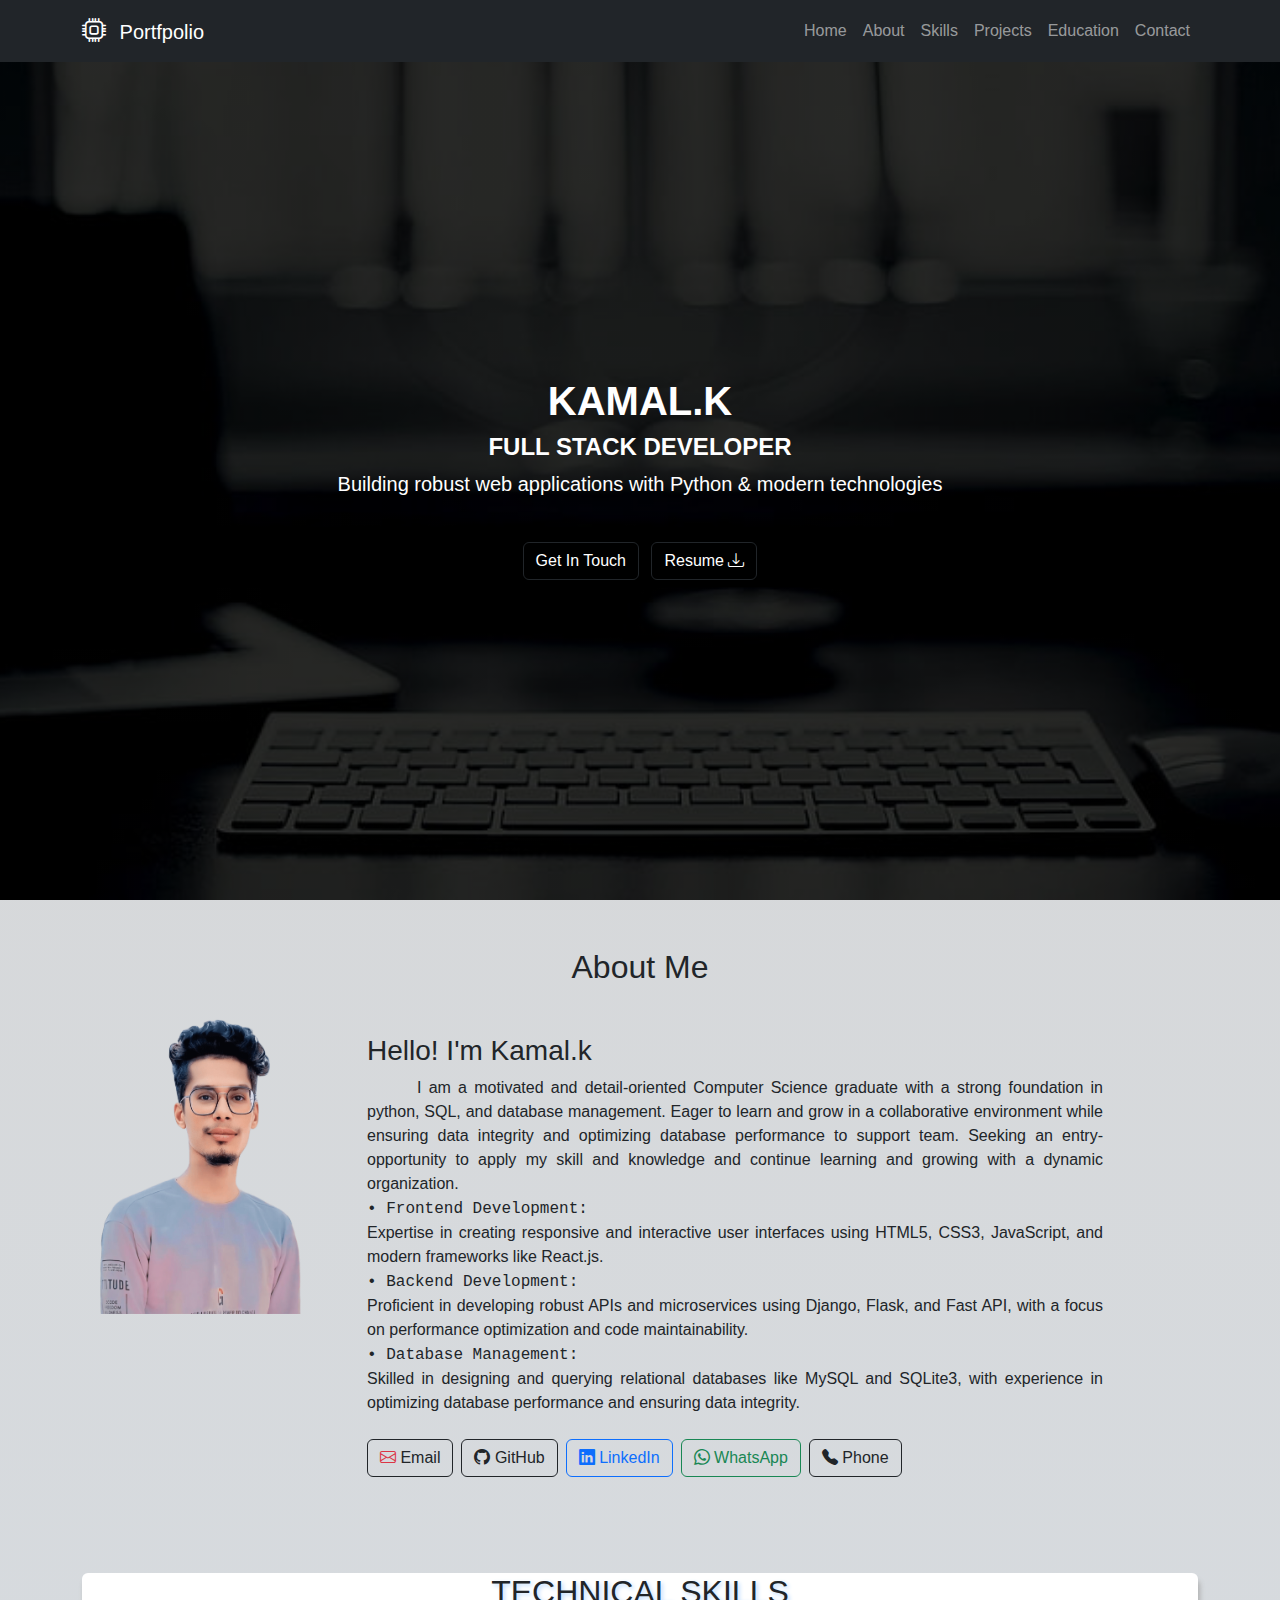
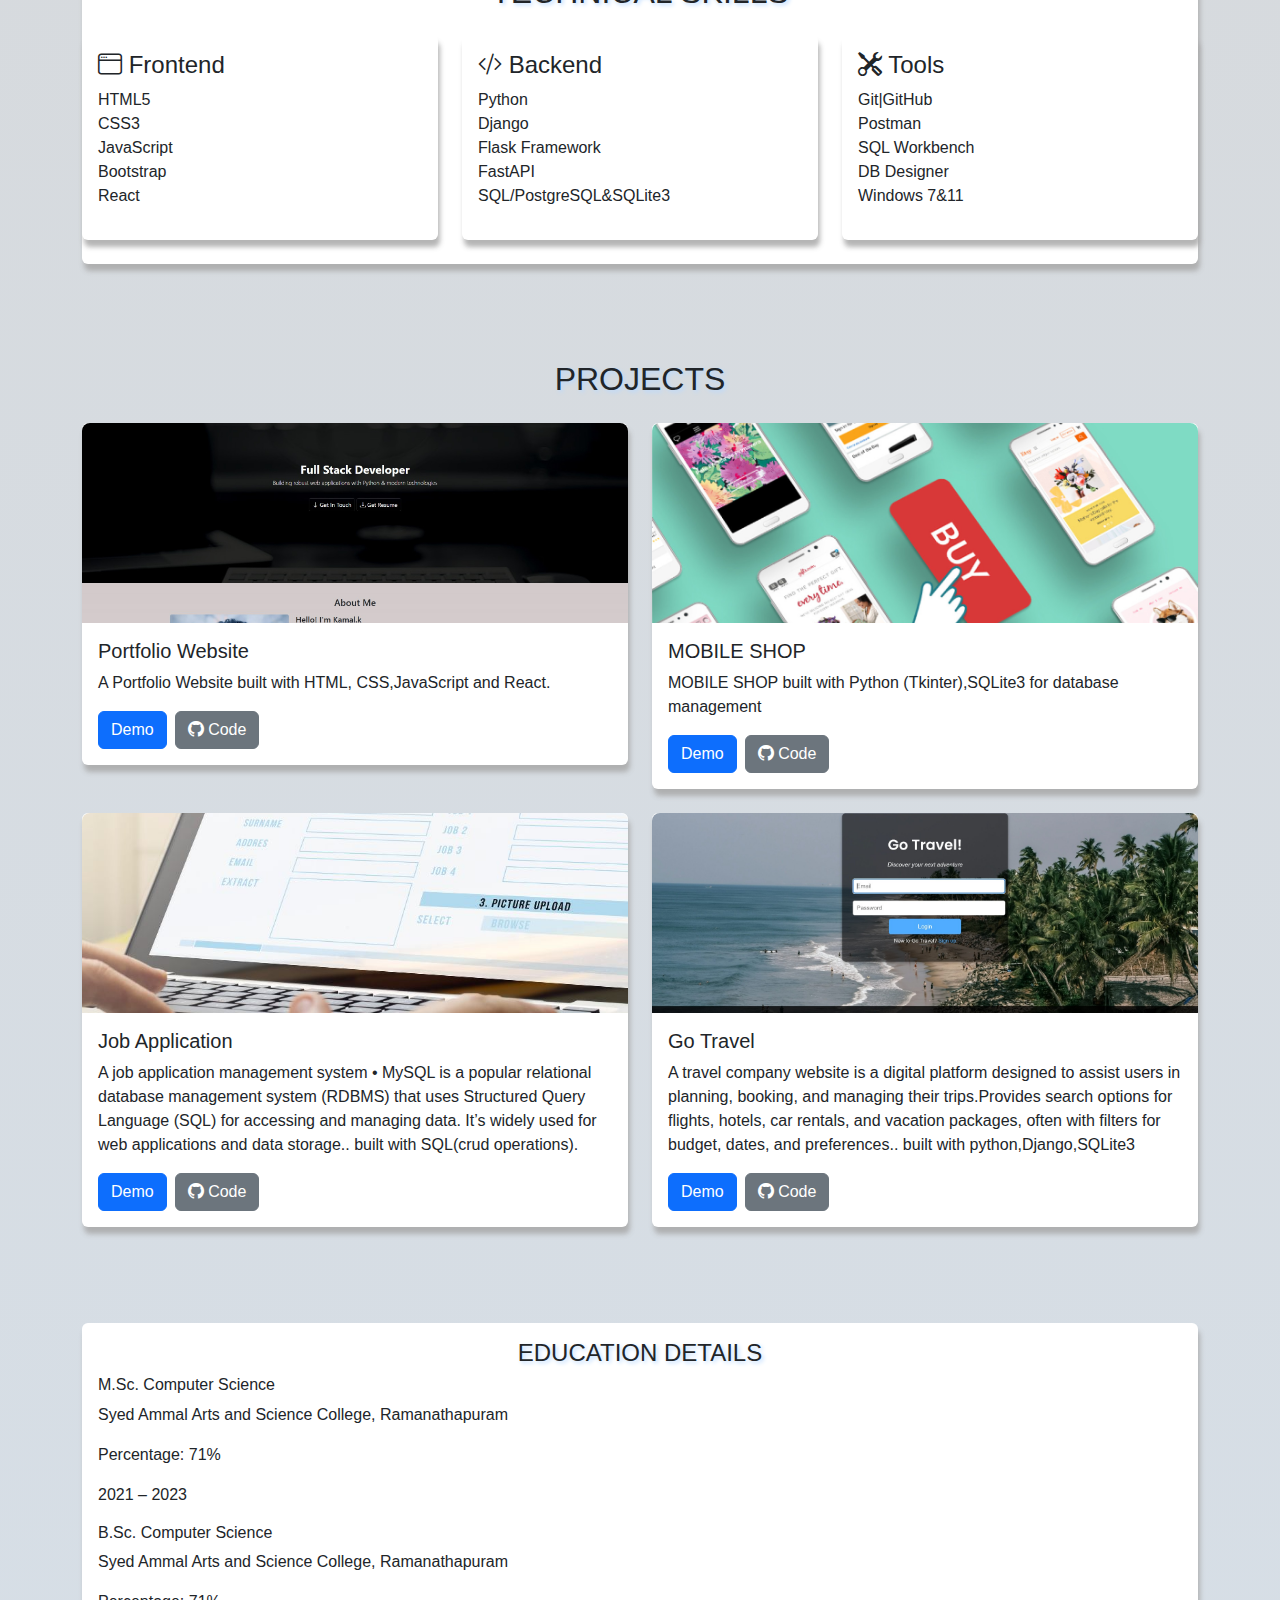
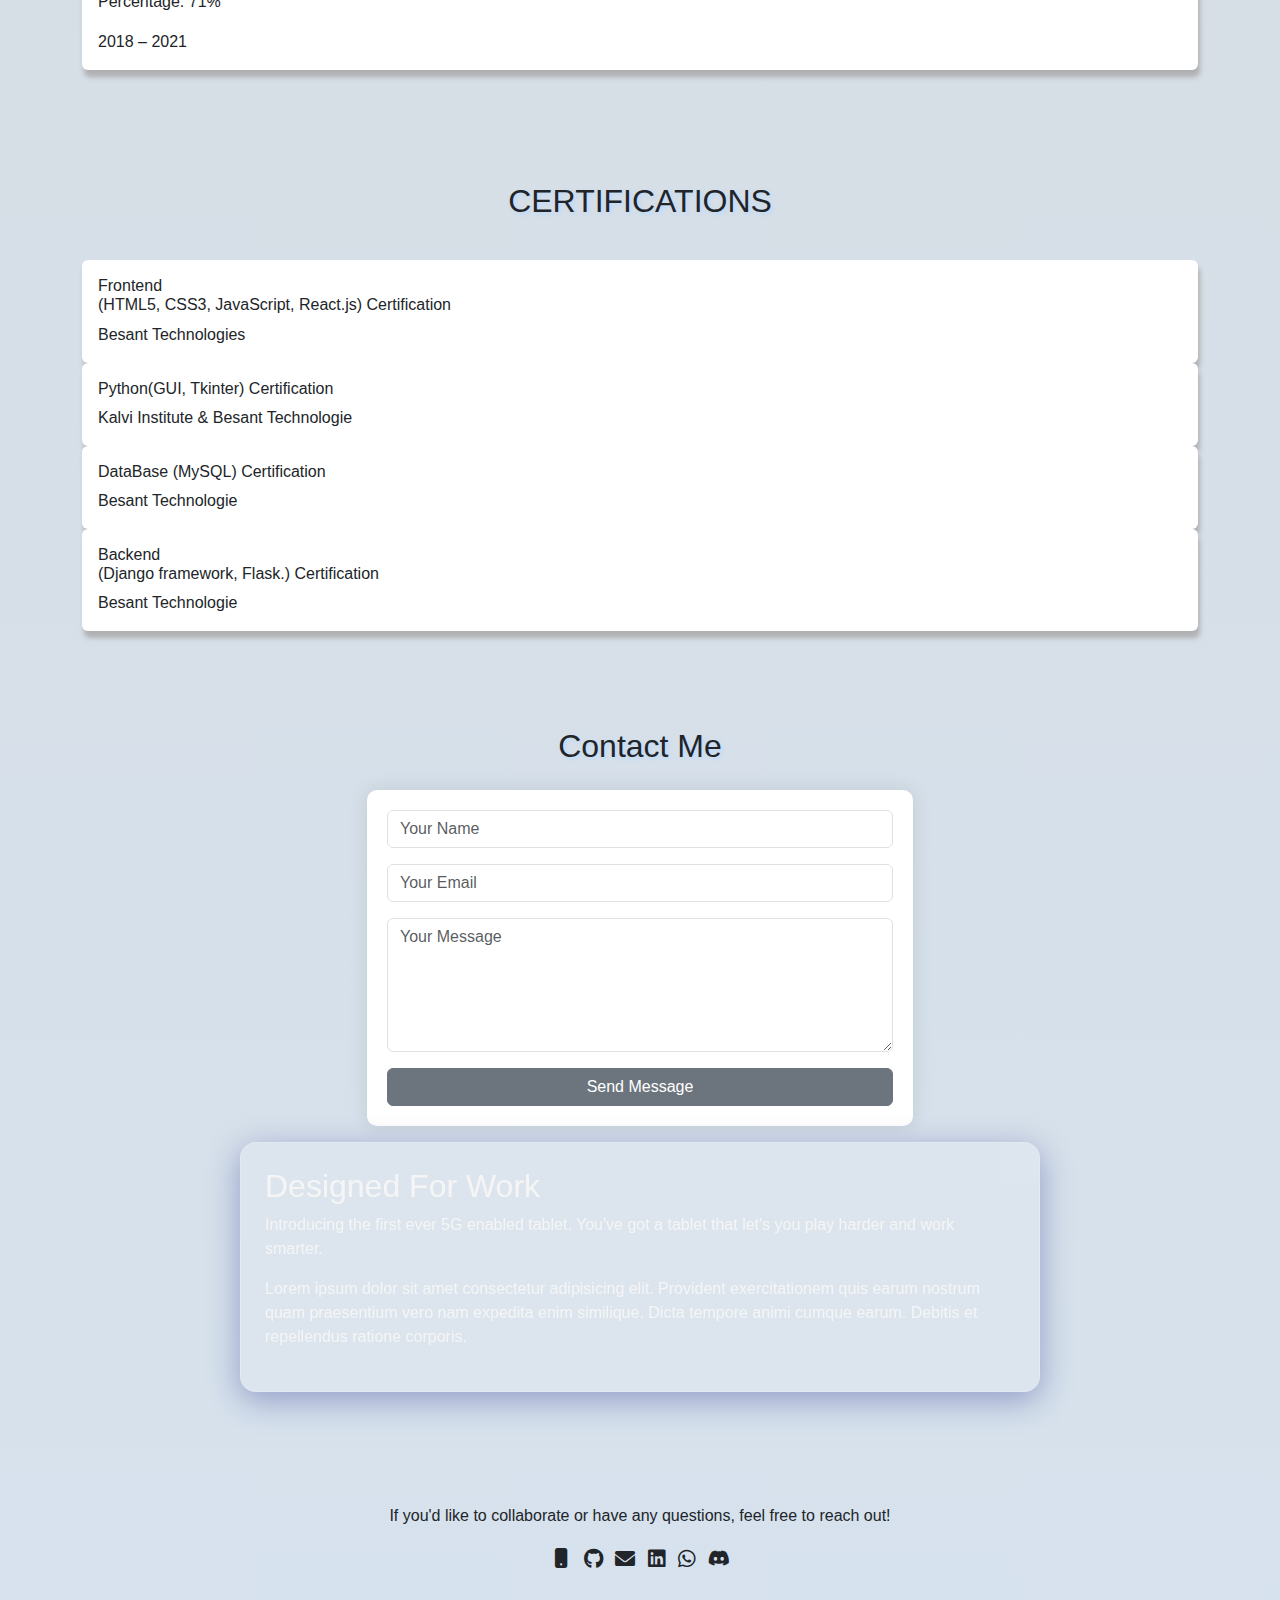
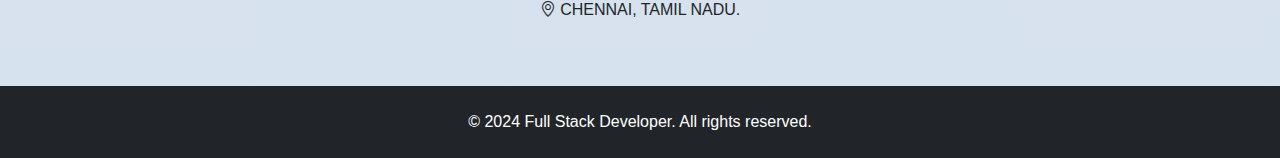
==== commit 87626e4b: "new update" ====
--- a/porfolio/index.html
+++ b/porfolio/index.html
@@ -20,21 +20,23 @@
         <link rel="stylesheet" href="./css/components.css">
         <link rel="stylesheet" href="./css/animations.css">
         <link rel="stylesheet" href="./css/style.css">
+
     </head>
     <body>
+        
         <!-- Navigation -->
         <nav class="navbar navbar-expand-lg navbar-dark bg-dark fixed-top">
             <div class="container">
                 <!-- <button class="btn btn-secondary btn-toggle-mode">Toggle Mode</button> -->
-                <a class="navbar-brand" href="#home"><i class="bi bi-cpu"></i>
-                    Portfpolio</a>
+                <a class="navbar-brand " href="#home"><i class="bi bi-cpu fs-4 me-2"></i>
+                       Portfpolio</a>
                 <button class="navbar-toggler" type="button"
                     data-bs-toggle="collapse" data-bs-target="#navbarNav">
                     <span class="navbar-toggler-icon"></span>
                 </button>
                 <div class="collapse navbar-collapse" id="navbarNav">
                     <ul class="navbar-nav ms-auto " id="navbarNav">
-                        <li class="nav-item"><a class="nav-link"
+                        <li class="nav-item "><a class="nav-link"
                                 href="#home">Home</a></li>
                         <li class="nav-item"><a class="nav-link"
                                 href="#about">About</a></li>
@@ -43,7 +45,7 @@
                         <li class="nav-item"><a class="nav-link"
                                 href="#projects">Projects</a></li>
                         <li class="nav-item"><a class="nav-link"
-                                href="#education">Education</a></li>
+                                href="./page/index.html">Education</a></li>
                         <!-- <li class="nav-item"><a class="nav-link"
                                 href="#certifications">Certifications</a></li> -->
                         <li class="nav-item"><a class="nav-link"
@@ -58,17 +60,17 @@
             <div class="container h-100">
                 <div class="row h-100 align-items-center">
                     <div class="col-12 text-center">
-                        <h1 class="fw-bold text-uppercase">kamal.k</h1>
-                        <h3 id="title" class="  fw-bold text-uppercase">Full Stack Developer</h3>
+                        <h1 class="fw-bold text-uppercase text transform ">kamal.k</h1>
+                        <h4 id="title" class="  fw-bold text-uppercase">Full Stack Developer</h4>
                         <p class="lead">Building robust web applications with
                             Python & modern technologies</p><br>
-                        <a  id="title" href="#contact" target="_blank"
-                            class="btn btn-outline-dark text-light fs-5 ">
+                        <a  id="title" href="#contact" 
+                            class="btn btn-outline-dark  text-white ">
                                  Get In Touch</a>
                         <a  id="title"
                             href="https://drive.google.com/file/d/1cGXTFm5c7QFx3yXcplY6pTVI5-xJDXyB/view?usp=drive_link"
                             target="_blank"
-                            class="btn btn-outline-dark text-light fs-5 ">
+                            class="btn btn-outline-dark text-white  ">
                              Resume <i
                             class="bi bi-download" download="Resume"></i></a>
                     </div>
@@ -79,11 +81,11 @@
         <!-- About Section -->
         <section id="about" class="py-5">
             <div class="container">
-                <h2 class="text-center mb-4">About Me</h2>
+                <h2 class="text-center mb-4 ">About Me</h2>
                 <div class="row">
                     <div class="col-lg-3 ">
-                        <img src="./images/photo/photo.JPG" alt="Profile"
-                            class="img-fluid rounded">
+                        <img src="./images/photo/photo1.png" alt="Profile"
+                            class="img-fluid rounded ">
                     </div>
                     <div class="col-lg-8">
                         <br>
@@ -99,16 +101,16 @@
                             knowledge and continue learning and growing with a
                             dynamic organization.
 
-                            <br> • Frontend Development: <br>
+                            <br><samp class=" font-weight-bold"> • Frontend Development:</samp> <br>
                             Expertise in creating responsive and interactive
                             user interfaces using HTML5, CSS3, JavaScript, and
                             modern frameworks like React.js.
-                            <br>• Backend Development: <br>
+                            <br><samp class="text-blue font-weight-bold">• Backend Development:</samp> <br>
                             Proficient in developing robust APIs and
                             microservices using Django, Flask, and Fast API,
                             with a focus on performance optimization and code
                             maintainability.
-                            <br>• Database Management: <br>
+                            <br><samp class="text-blue font-weight-bold">• Database Management: </samp><br>
                             Skilled in designing and querying relational
                             databases like MySQL and SQLite3, with experience in
                             optimizing database performance and ensuring data
@@ -116,8 +118,8 @@
                         </p>
                         <div class="d-flex gap-2 mt-4">
                             <a href="mailto:ramkamal5886@gmail.com"
-                                class="btn btn-outline-secondary"><i
-                                    class="bi bi-envelope text-decoration"></i>
+                                class="btn btn-outline-dark"><i
+                                    class="bi bi-envelope  text-danger"></i>
                                 Email</a>
                             <a
                                 href="https://github.com/jqkamal?tab=repositories"
@@ -134,7 +136,7 @@
                                     class="bi bi-whatsapp"></i> WhatsApp</a>
                             <a href="tel:+91-8754245838" target="_blank"
                                 class="btn btn-outline-dark"><i
-                                    class="bi bi-phone"></i> Phone</a>
+                                    class="bi bi-telephone-fill"></i> Phone</a>
                             <!-- <a
                                 href="https://drive.google.com/file/d/1cGXTFm5c7QFx3yXcplY6pTVI5-xJDXyB/view?usp=sharing"
                                 target="_blank" class="btn btn-outline-dark"><i
@@ -233,10 +235,11 @@
                                 <p class="card-text">A Portfolio Website built
                                     with HTML, CSS,JavaScript and React.</p>
                                 <div class="d-flex gap-2">
-                                    <a href="./index.html"
+                                    <a href="https://github.com/jqkamal/portfolio"
                                         class="btn btn-primary">Demo</a>
-                                    <a href="#"
-                                        class="btn btn-secondary">Code</a>
+                                    <a href="https://github.com/jqkamal/portfolio"
+                                        class="btn btn-secondary"><i
+                                        class="bi bi-github"></i> Code</a>
                                 </div>
                             </div>
                         </div>
@@ -251,9 +254,10 @@
                                     Python (Tkinter),SQLite3 for database
                                     management</p>
                                 <div class="d-flex gap-2">
-                                    <a href="#" class="btn btn-primary">Demo</a>
-                                    <a href="#"
-                                        class="btn btn-secondary">Code</a>
+                                    <a href="https://github.com/jqkamal/python" class="btn btn-primary">Demo</a>
+                                    <a href="https://github.com/jqkamal/python"
+                                        class="btn btn-secondary"><i
+                                    class="bi bi-github"></i> Code</a>
                                 </div>
                             </div>
                         </div>
@@ -273,9 +277,10 @@
                                     storage.. built with SQL(crud
                                     operations).</p>
                                 <div class="d-flex gap-2">
-                                    <a href="#" class="btn btn-primary">Demo</a>
-                                    <a href="#"
-                                        class="btn btn-secondary">Code</a>
+                                    <a href="https://github.com/jqkamal/job-application" class="btn btn-primary">Demo</a>
+                                    <a href="https://github.com/jqkamal/job-application"
+                                        class="btn btn-secondary"><i
+                                        class="bi bi-github"></i> Code</a>
                                 </div>
                             </div>
                         </div>
@@ -295,9 +300,10 @@
                                     preferences.. built with
                                     python,Django,SQLite3</p>
                                 <div class="d-flex gap-2">
-                                    <a href="#" class="btn btn-primary">Demo</a>
-                                    <a href="#"
-                                        class="btn btn-secondary">Code</a>
+                                    <a href="https://github.com/vintovars/gotravel_db" class="btn btn-primary">Demo</a>
+                                    <a href="https://github.com/vintovars/gotravel_db"
+                                        class="btn btn-secondary"><i
+                                        class="bi bi-github"></i> Code</a>
                                 </div>
                             </div>
                         </div>
@@ -399,12 +405,23 @@
                                     required></textarea>
                             </div>
                             <button type="submit"
-                                class="btn btn-primary w-100">Send
+                                class="btn btn-secondary w-100">Send
                                 Message</button>
                         </form>
                     </div>
                 </div>
             </div>
+            <div class="container-2">
+                <div class="card-2">
+                  <h1 class="title">Designed For Work</h1>
+                  <p class="subtitle">Introducing the first ever 5G enabled tablet. You've got a tablet that
+                    let's you play harder and work smarter.</p>
+                  <p>Lorem ipsum dolor sit amet consectetur adipisicing elit. Provident exercitationem quis earum nostrum quam praesentium vero nam expedita enim similique. Dicta tempore animi cumque earum. Debitis et repellendus ratione corporis.</p>
+                  <!-- <button class="btn">Get Started</button> -->
+                   <p></p>
+                </div>
+                <div class="blob"></div>
+              </div>
         </section>
         <section id="contact" class="  py-5">
             <div class="container text-center">
--- a/porfolio/css/base.css
+++ b/porfolio/css/base.css
@@ -9,13 +9,35 @@
     scroll-behavior: smooth;
     margin: 0;
     padding: 0;
-    background: linear-gradient(rgba(205, 201, 201, 0.7), rgba(255, 255, 255, 0.992))
+    background: linear-gradient(rgba(197, 197, 197, 0.7), rgba(214, 226, 238, 0.992))
 }
 
 section {
     padding-top: var(--section-padding);
 }
-
+.card-2{
+    width: 800px;
+    min-height: 250px;
+    background: rgba( 255, 255, 255, 0.15 );
+    box-shadow: 0 8px 32px 0 rgba( 31, 38, 135, 0.37 );
+    backdrop-filter: blur( 18px );
+    -webkit-backdrop-filter: blur( 18px );
+    border: 1px solid rgba( 255, 255, 255, 0.18 );
+    border-radius: 1rem;
+    padding: 1.5rem;
+    z-index: 10;
+    color: whitesmoke;
+  }
+  .container-2{
+    display: flex;
+    flex-direction: column;
+    align-items: center;
+    justify-content: center;
+    padding: 1rem;
+  }
+  .container-2 h1{
+    font-size: 2rem;
+  }
 @media (max-width: 768px) {
     .hero {
         text-align: center;
--- a/porfolio/css/components.css
+++ b/porfolio/css/components.css
@@ -11,11 +11,11 @@
 }
 
 .card {
-    background-color:transparent ;
+    background-color:glsteelblue; ;
     /* color: white; */
     transition: transform 0.3s ease;
     border: none;
-    box-shadow: 0 7px 10px rgba(0, 0, 0, 0.1);
+    box-shadow: 2px 7px 5px rgba(168, 168, 168, 0.856);
     
 }
 
--- a/porfolio/css/style.css
+++ b/porfolio/css/style.css
@@ -11,7 +11,7 @@
 
 /* Hero Section */
 .hero {
-    height: 80vh;
+    height: 100vh;
     background: linear-gradient(rgba(0, 0, 0, 0.7), rgba(0, 0, 0, 0.7)),
                 url('../images/backgruond/4.jpg') center/cover;
     color: white;
@@ -31,7 +31,9 @@
     text-align: justify;
 }
 
-
+#home a {
+    margin: 3px 4px;
+}
 /* Projects Section */
 .project-card {
     transition: transform 0.3s ease;
@@ -81,7 +83,7 @@
     margin: 5px; */
 }
 #skil  {
-    text-shadow: 2px 2px 4px rgba(252, 246, 246, 0.5);
+    text-shadow: 2px 2px 4px rgb(185, 217, 255);
 }
 body.dark-mode {
             background-color: #121212;
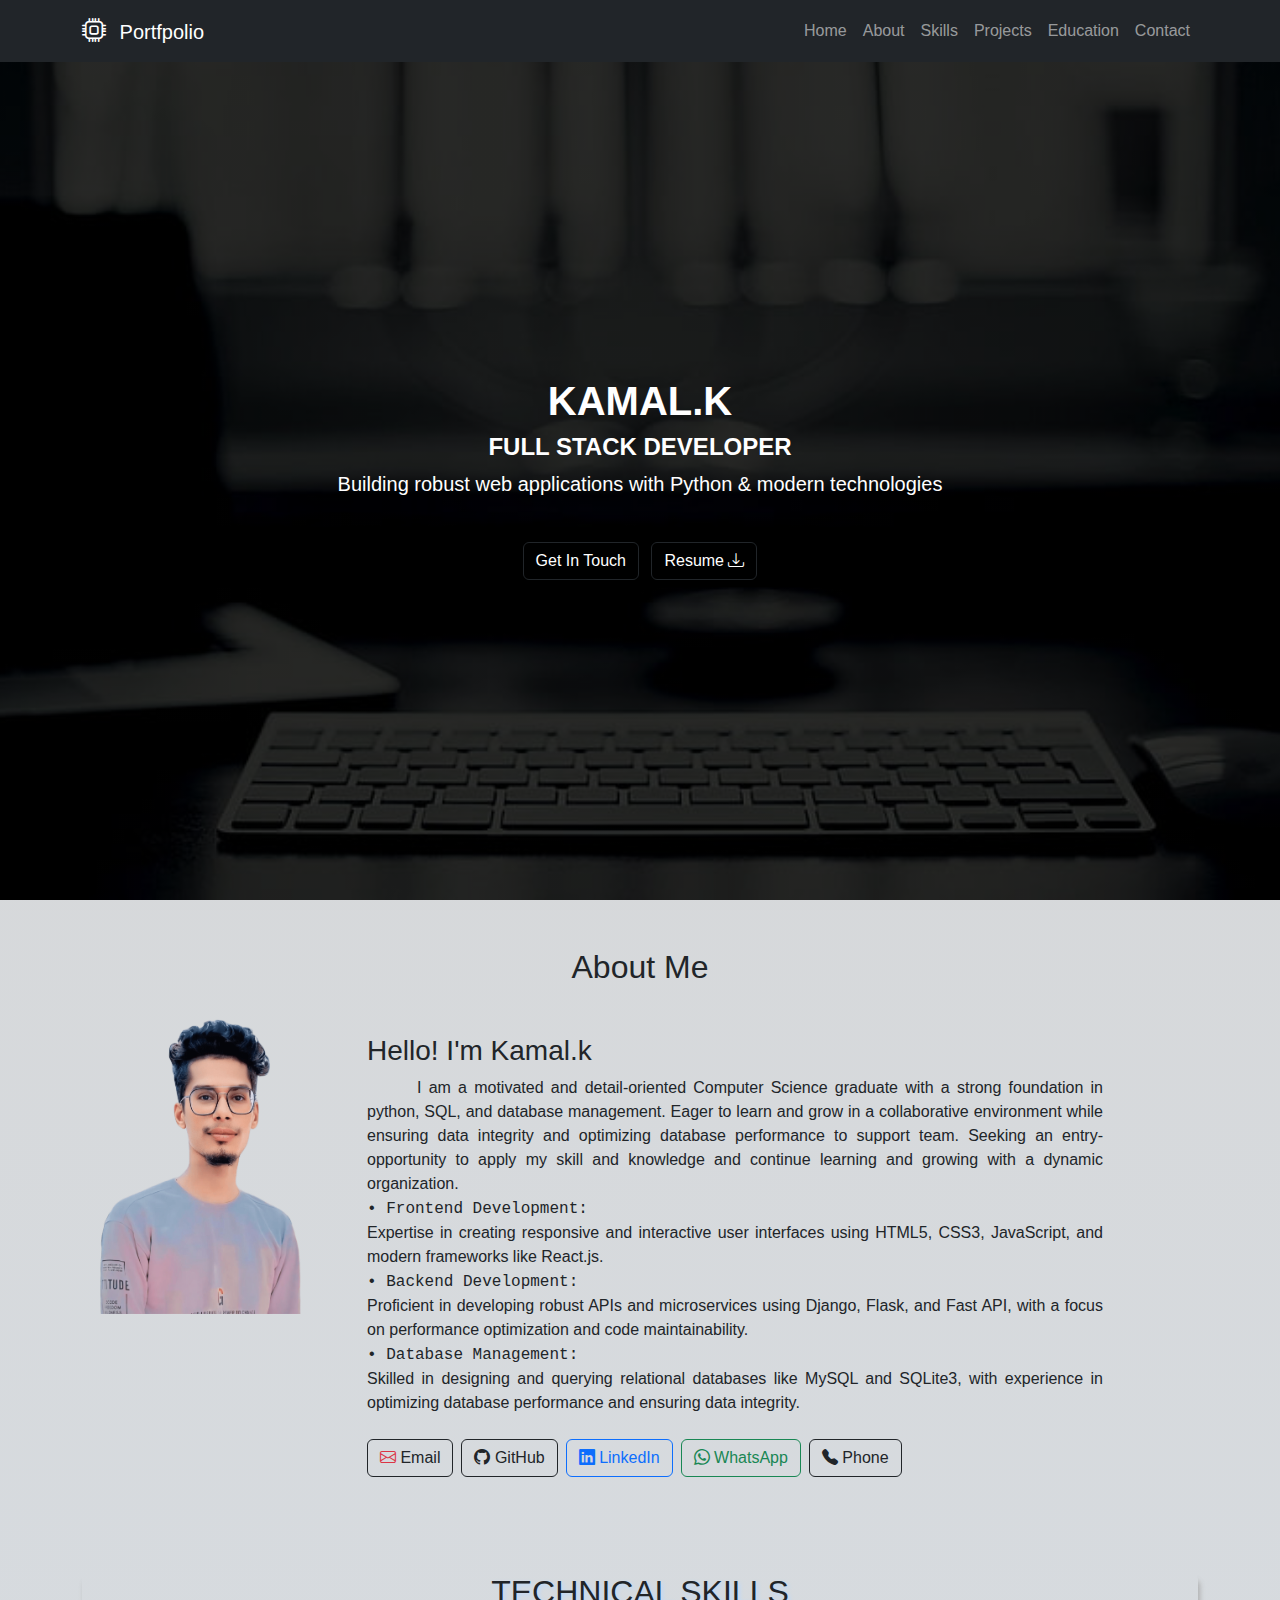
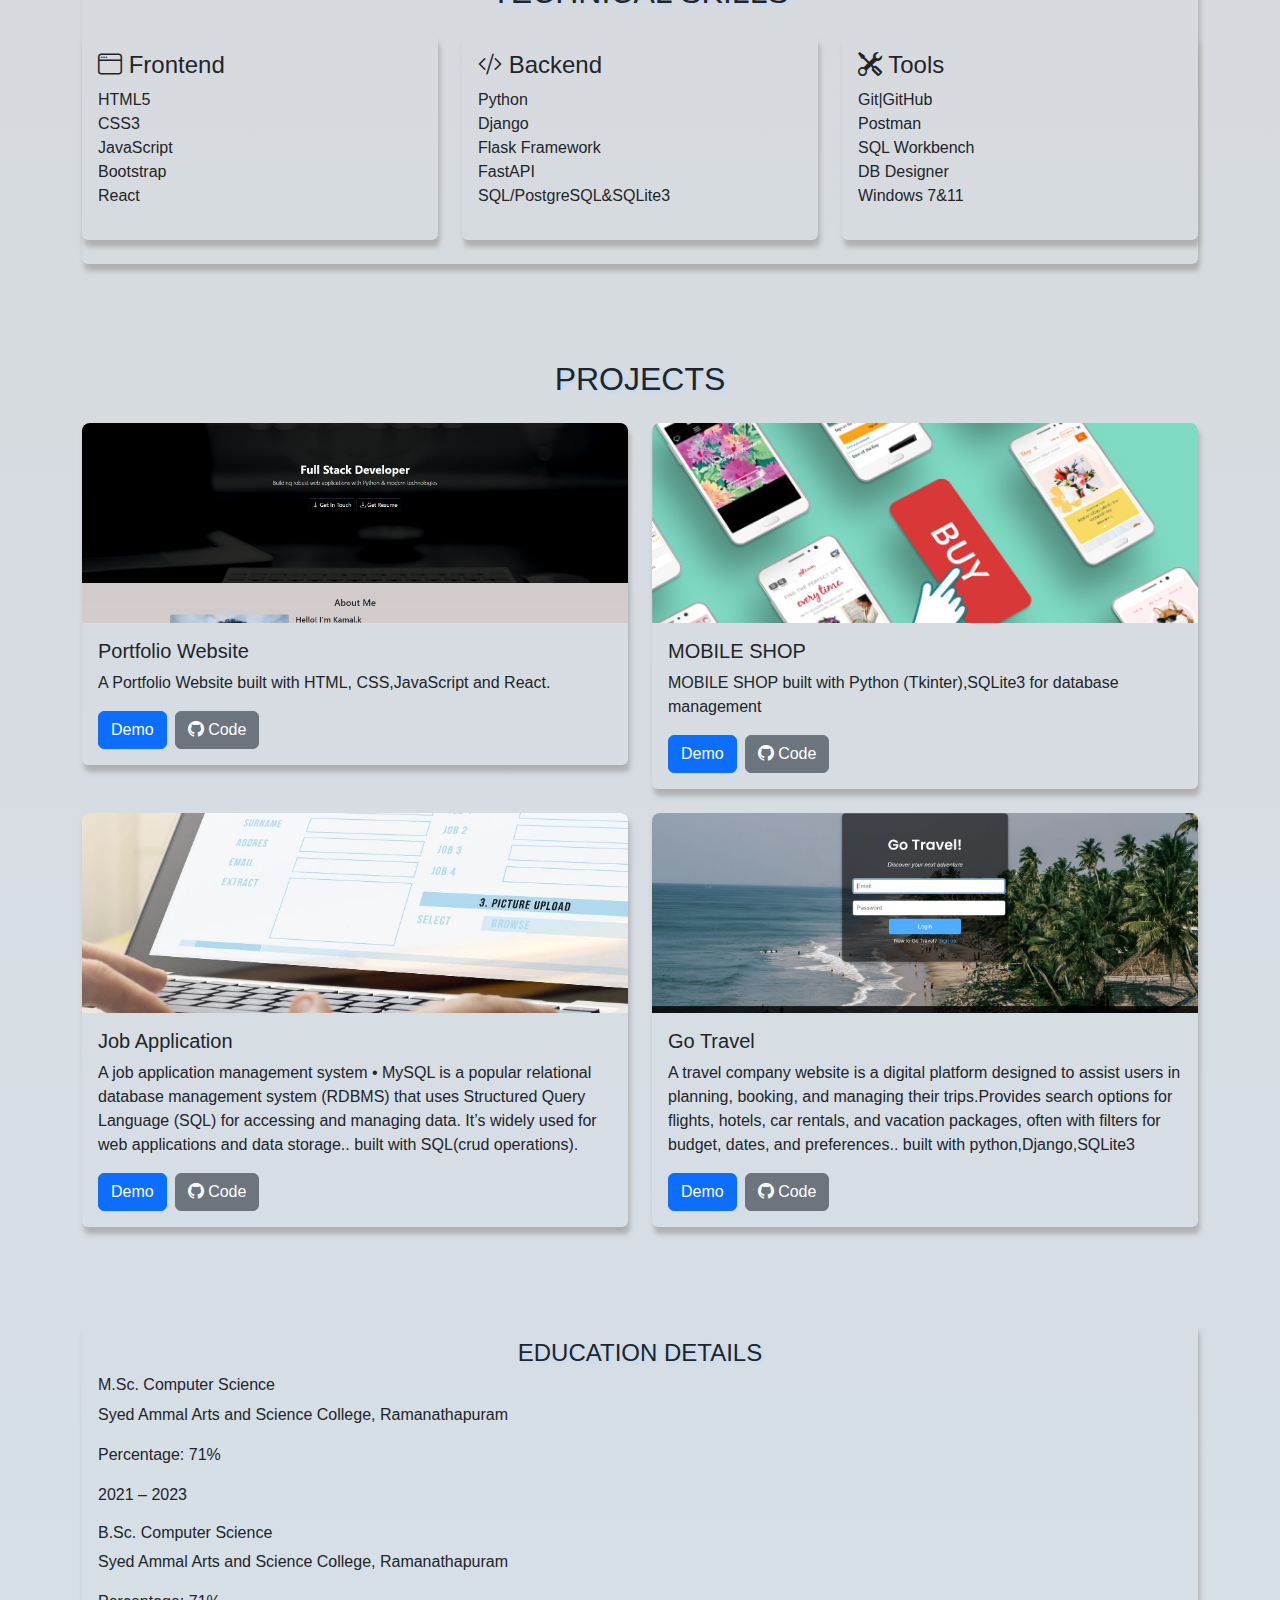
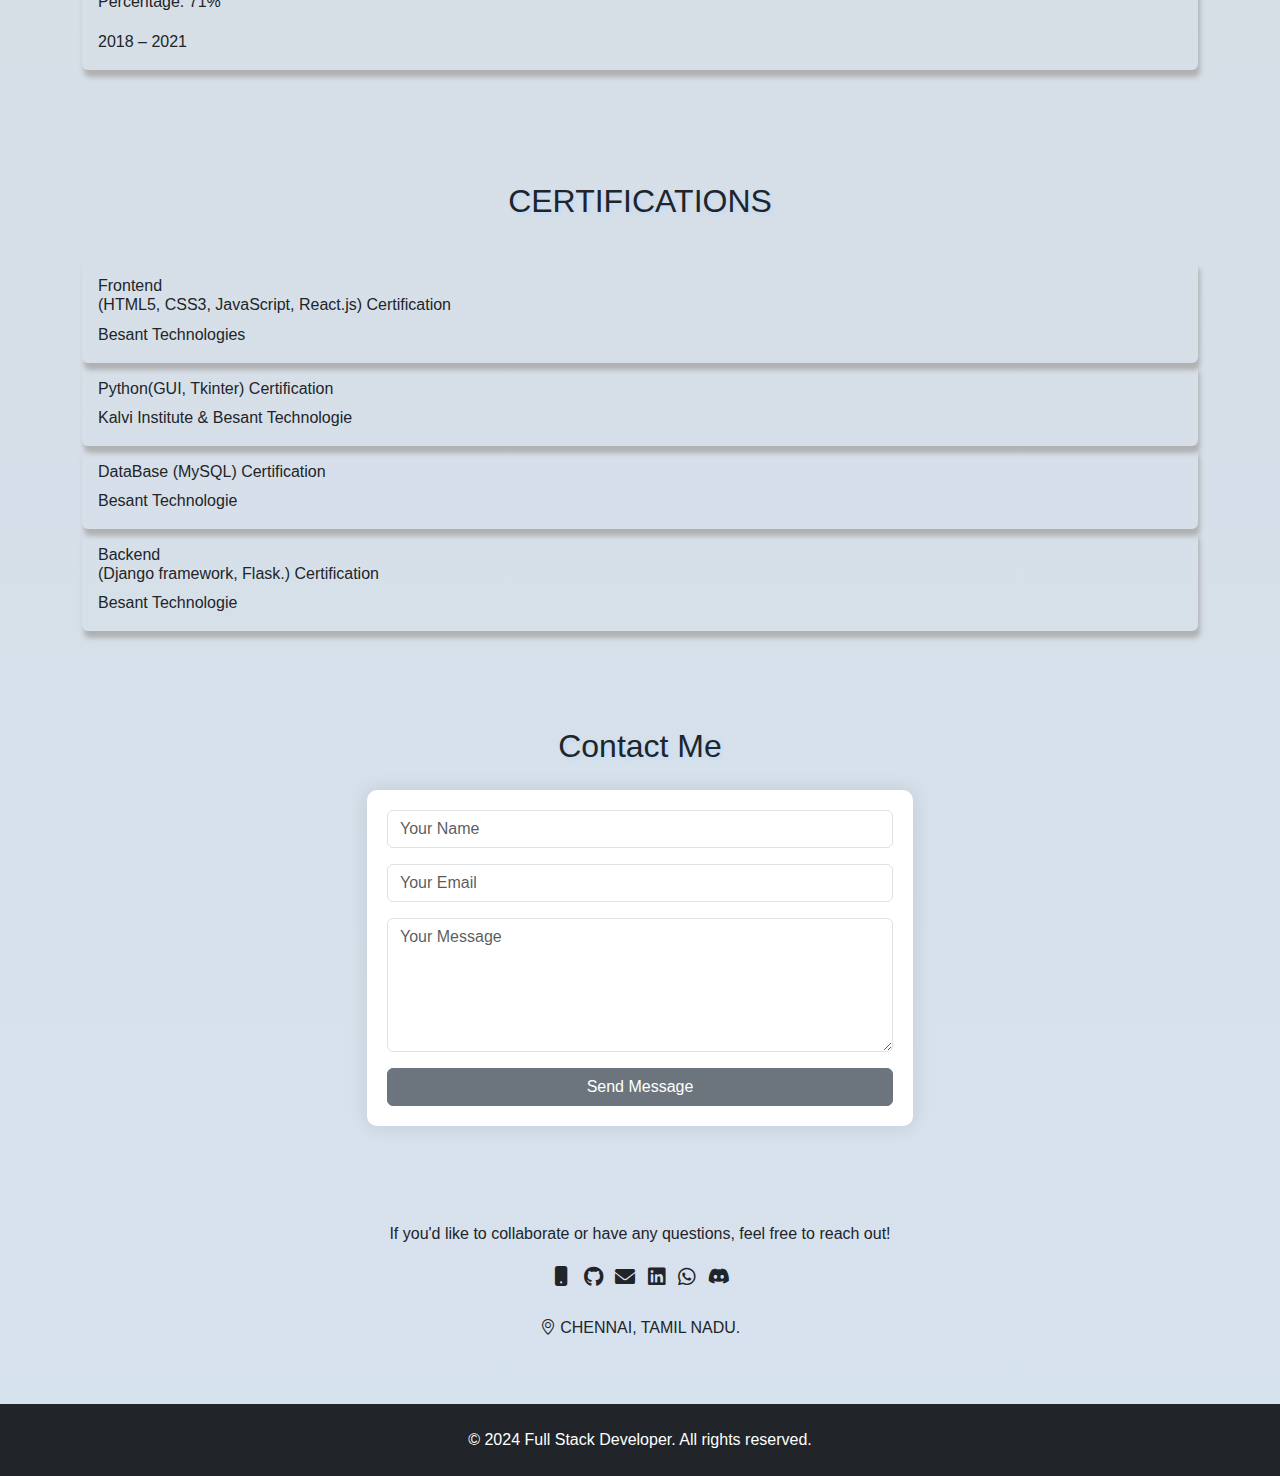
==== commit 70391513: "new update" ====
--- a/porfolio/index.html
+++ b/porfolio/index.html
@@ -45,7 +45,7 @@
                         <li class="nav-item"><a class="nav-link"
                                 href="#projects">Projects</a></li>
                         <li class="nav-item"><a class="nav-link"
-                                href="./page/index.html">Education</a></li>
+                                href="#education">Education</a></li>
                         <!-- <li class="nav-item"><a class="nav-link"
                                 href="#certifications">Certifications</a></li> -->
                         <li class="nav-item"><a class="nav-link"
@@ -336,6 +336,16 @@
         </section>
 
         <!-- Certifications Section -->
+        <!-- <div class="container-2">
+            <div class="card-2">
+              <h1 class="title text-center ">Certifications</h1>
+              <p class="subtitle">Frontend 
+                <br>(HTML5, CSS3, JavaScript, React.js)<br>Besant technologies</p>
+              <p class="subtitle ">Python(GUI, Tkinter)<br>Kalvi Institute & Besant Technologie</p>
+              <p class="subtitle ">Backend and Database <br>(Django framework, Flask.),(MySQL)<br>Besant Technologie</p>
+            </div>
+            <div class="blob"></div>
+          </div> -->
         <section id="certifications" class="py-5">
             <div class="container">
                 <h2 id="skil"
@@ -411,17 +421,7 @@
                     </div>
                 </div>
             </div>
-            <div class="container-2">
-                <div class="card-2">
-                  <h1 class="title">Designed For Work</h1>
-                  <p class="subtitle">Introducing the first ever 5G enabled tablet. You've got a tablet that
-                    let's you play harder and work smarter.</p>
-                  <p>Lorem ipsum dolor sit amet consectetur adipisicing elit. Provident exercitationem quis earum nostrum quam praesentium vero nam expedita enim similique. Dicta tempore animi cumque earum. Debitis et repellendus ratione corporis.</p>
-                  <!-- <button class="btn">Get Started</button> -->
-                   <p></p>
-                </div>
-                <div class="blob"></div>
-              </div>
+ 
         </section>
         <section id="contact" class="  py-5">
             <div class="container text-center">
--- a/porfolio/css/base.css
+++ b/porfolio/css/base.css
@@ -15,8 +15,8 @@
 section {
     padding-top: var(--section-padding);
 }
-.card-2{
-    width: 800px;
+/* .card-2{
+    width: 70%;
     min-height: 250px;
     background: rgba( 255, 255, 255, 0.15 );
     box-shadow: 0 8px 32px 0 rgba( 31, 38, 135, 0.37 );
@@ -26,7 +26,7 @@
     border-radius: 1rem;
     padding: 1.5rem;
     z-index: 10;
-    color: whitesmoke;
+    color: rgb(0, 0, 0);
   }
   .container-2{
     display: flex;
@@ -37,7 +37,7 @@
   }
   .container-2 h1{
     font-size: 2rem;
-  }
+  } */
 @media (max-width: 768px) {
     .hero {
         text-align: center;
--- a/porfolio/css/components.css
+++ b/porfolio/css/components.css
@@ -11,7 +11,7 @@
 }
 
 .card {
-    background-color:glsteelblue; ;
+    background-color:transparent; ;
     /* color: white; */
     transition: transform 0.3s ease;
     border: none;
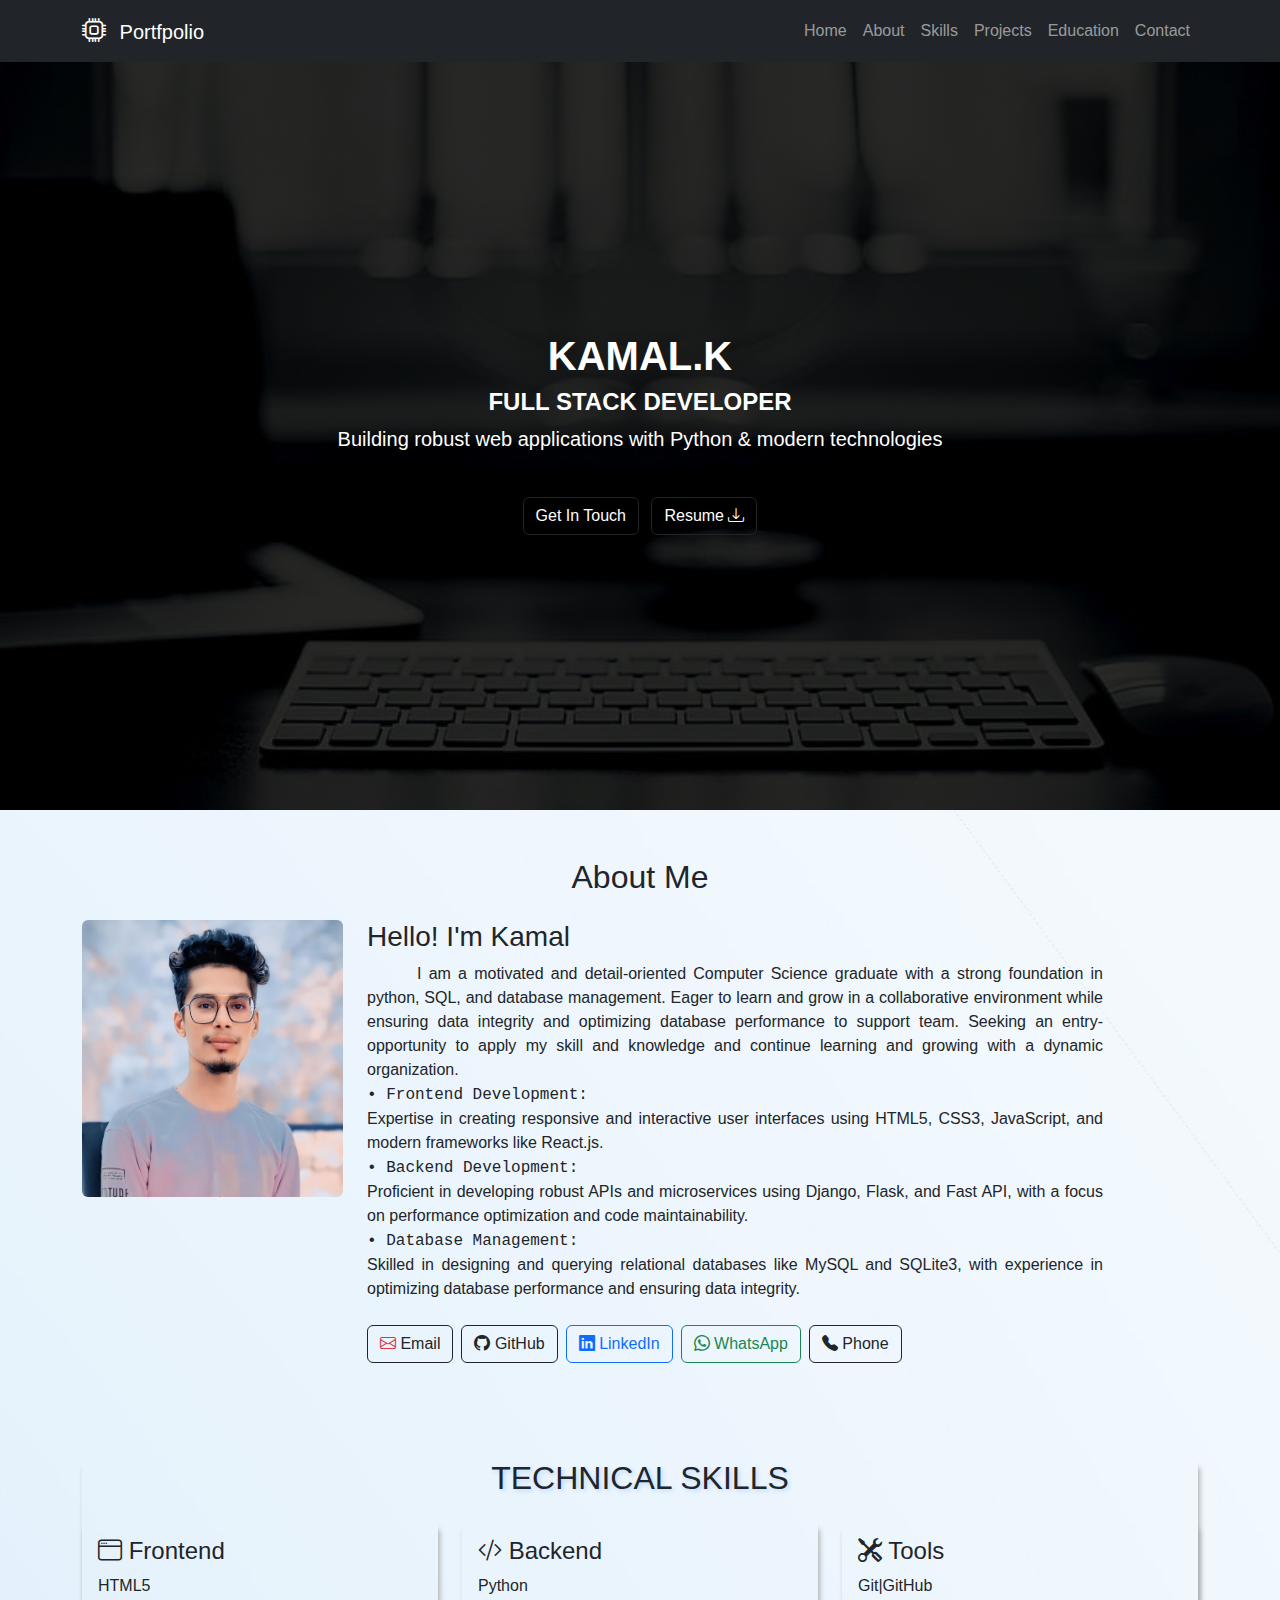
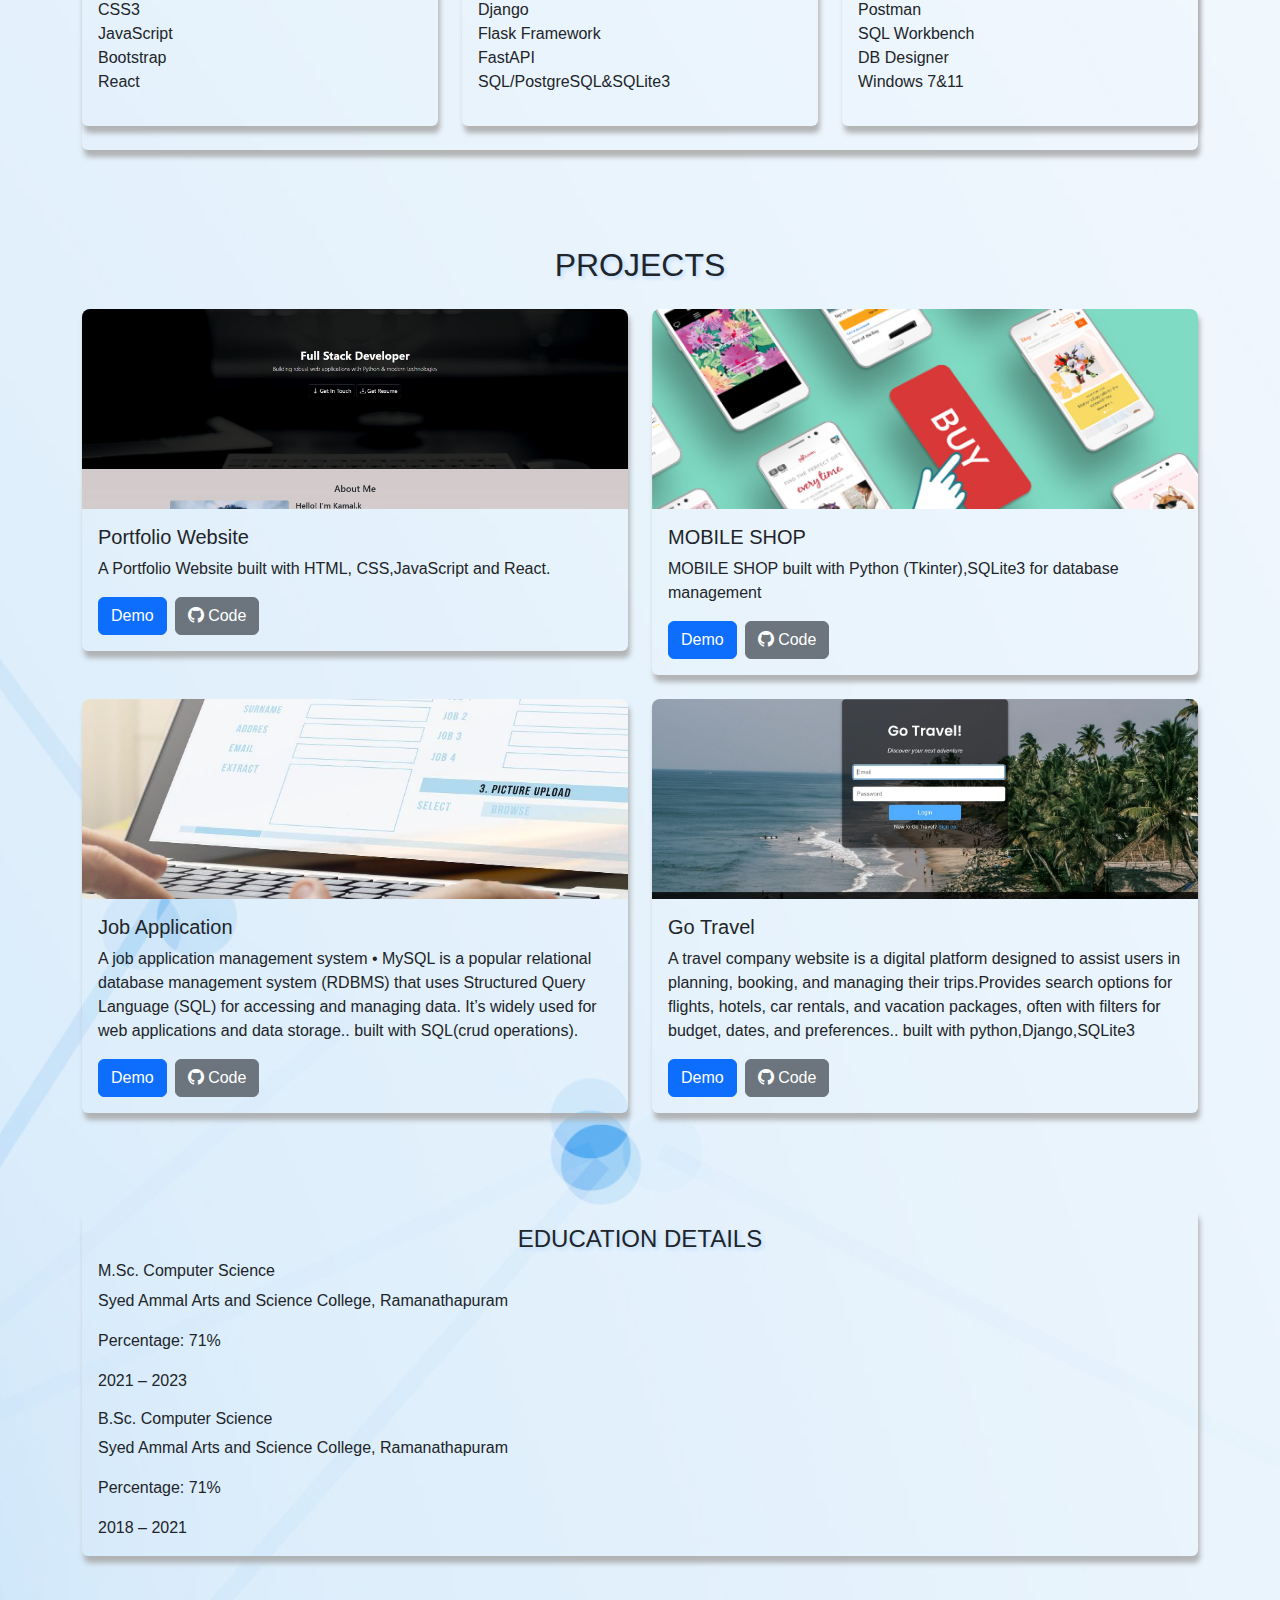
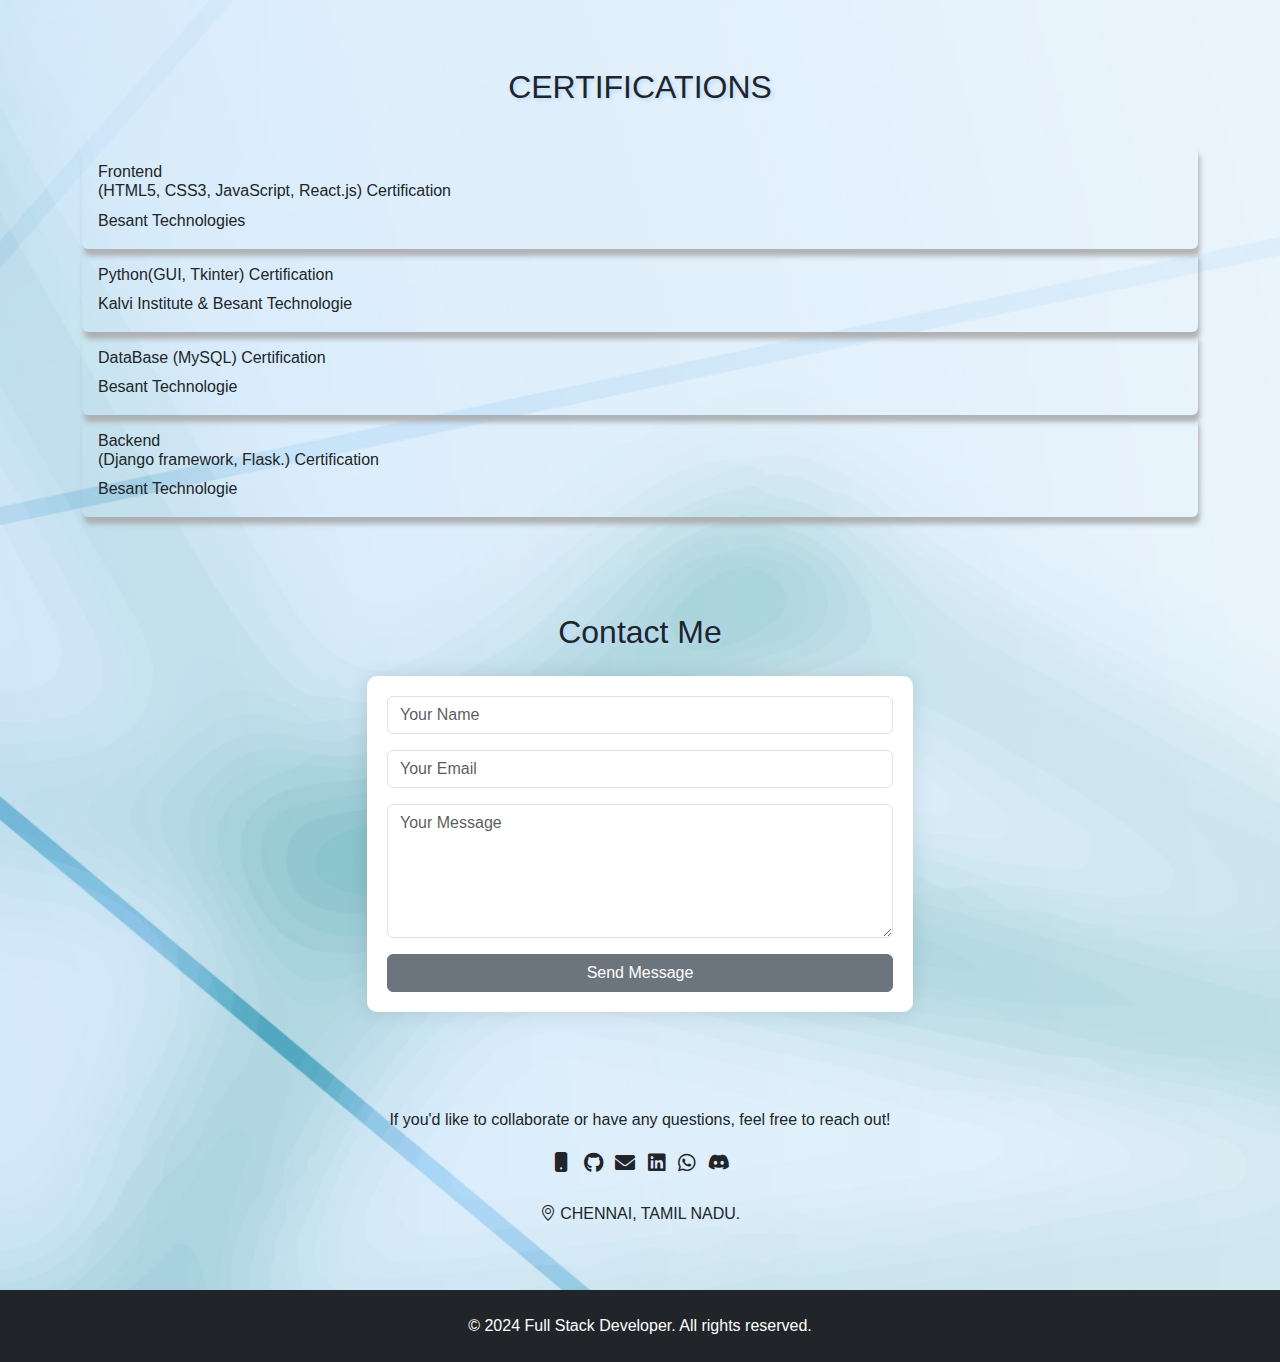
==== commit 5f71a5ad: "new updtaes" ====
--- a/porfolio/index.html
+++ b/porfolio/index.html
@@ -83,13 +83,13 @@
             <div class="container">
                 <h2 class="text-center mb-4 ">About Me</h2>
                 <div class="row">
-                    <div class="col-lg-3 ">
-                        <img src="./images/photo/photo1.png" alt="Profile"
+                    <div class="col-lg-3 text-center">
+                        <img src="./images/photo/photo.JPG" alt="Profile"
                             class="img-fluid rounded ">
                     </div>
                     <div class="col-lg-8">
-                        <br>
-                        <h3>Hello! I'm Kamal.k</h3>
+                        
+                        <h3>Hello! I'm Kamal</h3>
                         <p class="text-indent">I am a motivated and
                             detail-oriented Computer Science graduate with a
                             strong foundation in python, SQL, and database
--- a/porfolio/css/base.css
+++ b/porfolio/css/base.css
@@ -9,9 +9,9 @@
     scroll-behavior: smooth;
     margin: 0;
     padding: 0;
-    background: linear-gradient(rgba(197, 197, 197, 0.7), rgba(214, 226, 238, 0.992))
+    background: url('../images/backgroud/17973908.jpg') center/cover;
+    
 }
-
 section {
     padding-top: var(--section-padding);
 }
--- a/porfolio/css/style.css
+++ b/porfolio/css/style.css
@@ -11,7 +11,7 @@
 
 /* Hero Section */
 .hero {
-    height: 100vh;
+    height: 90vh;
     background: linear-gradient(rgba(0, 0, 0, 0.7), rgba(0, 0, 0, 0.7)),
                 url('../images/backgruond/4.jpg') center/cover;
     color: white;
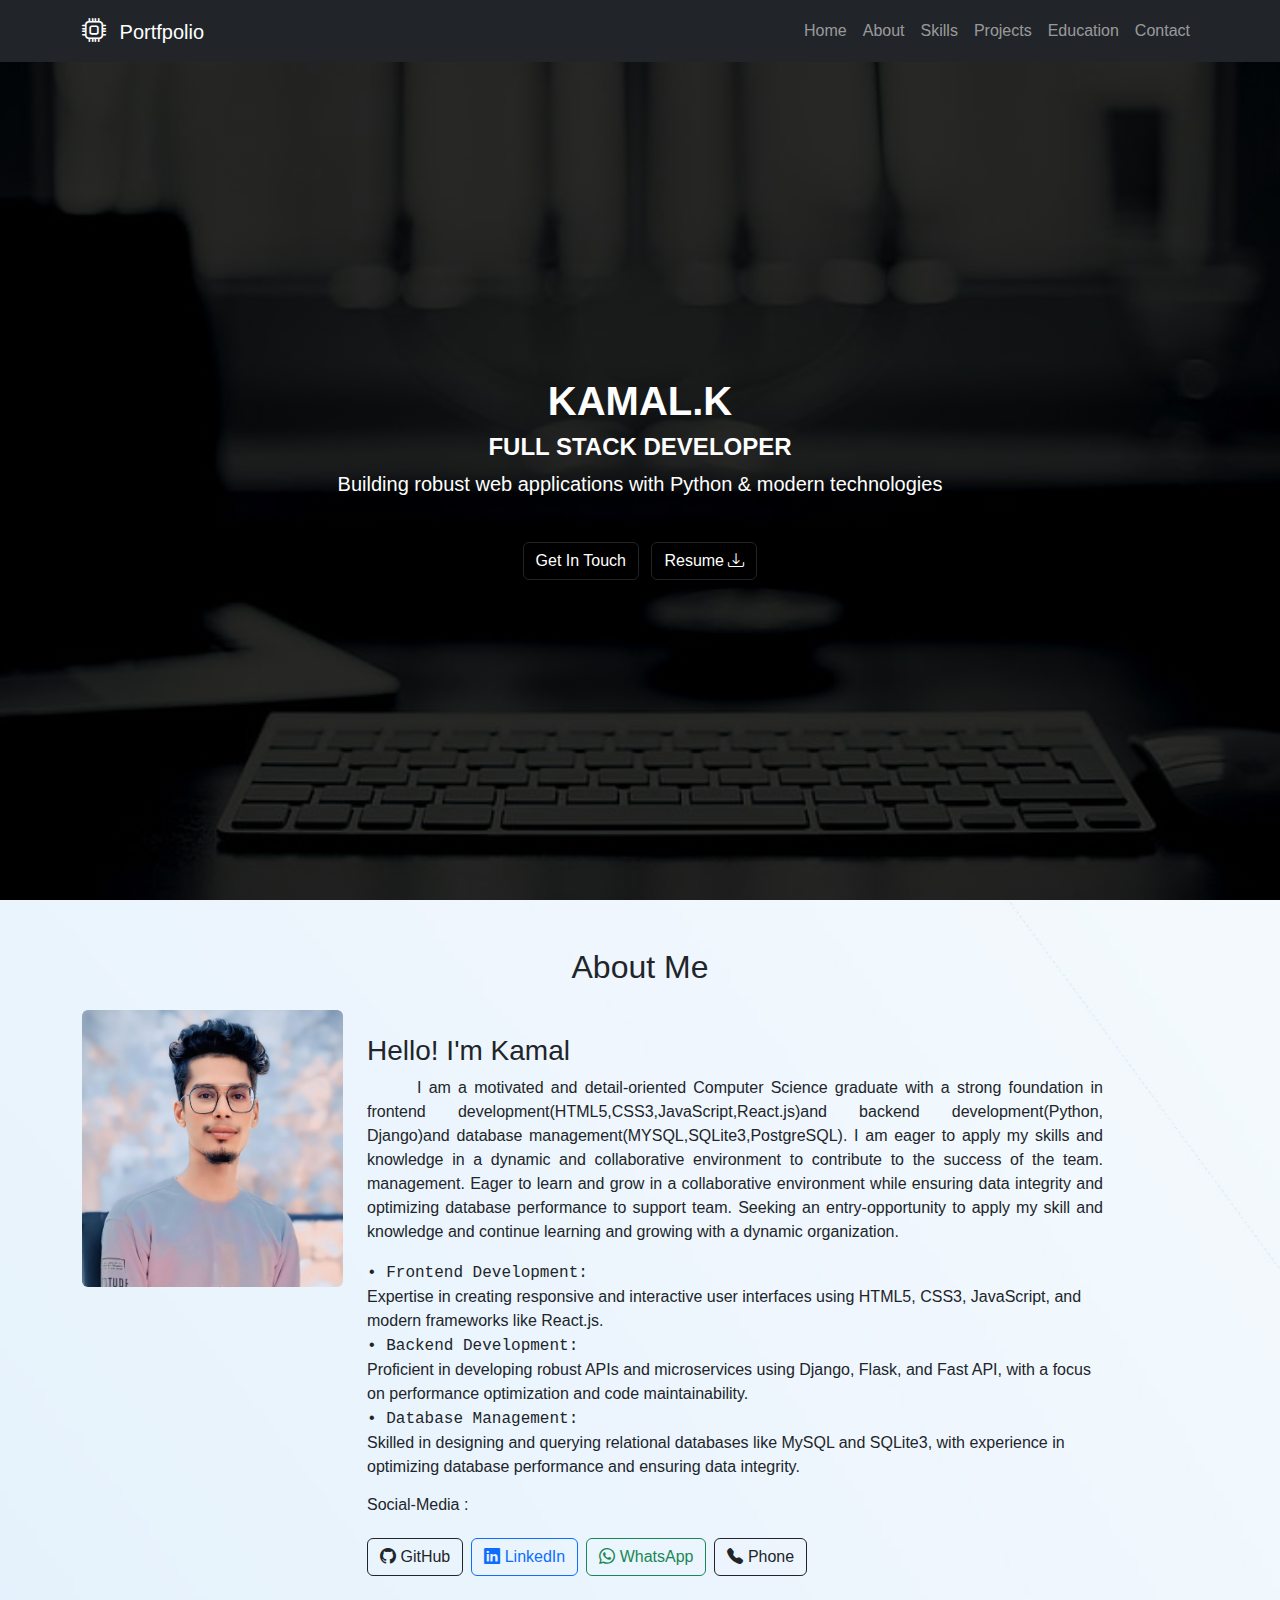
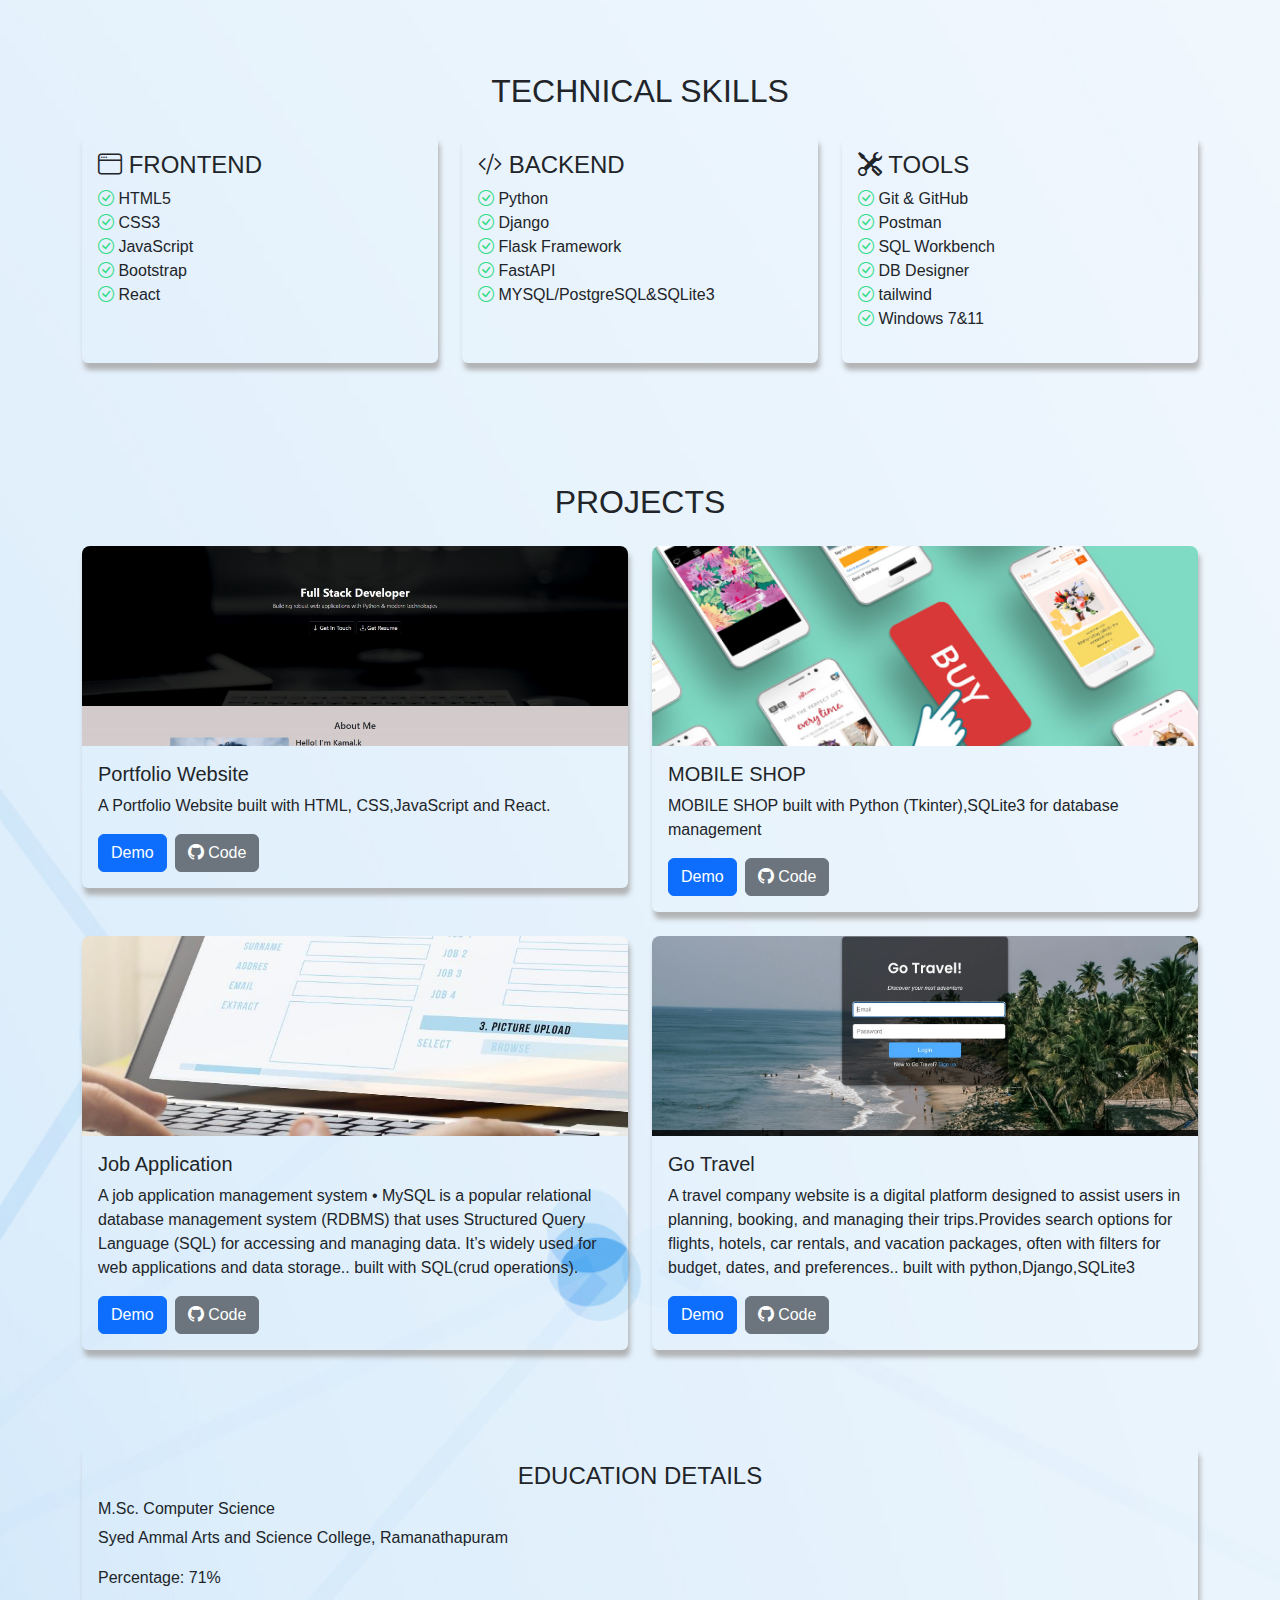
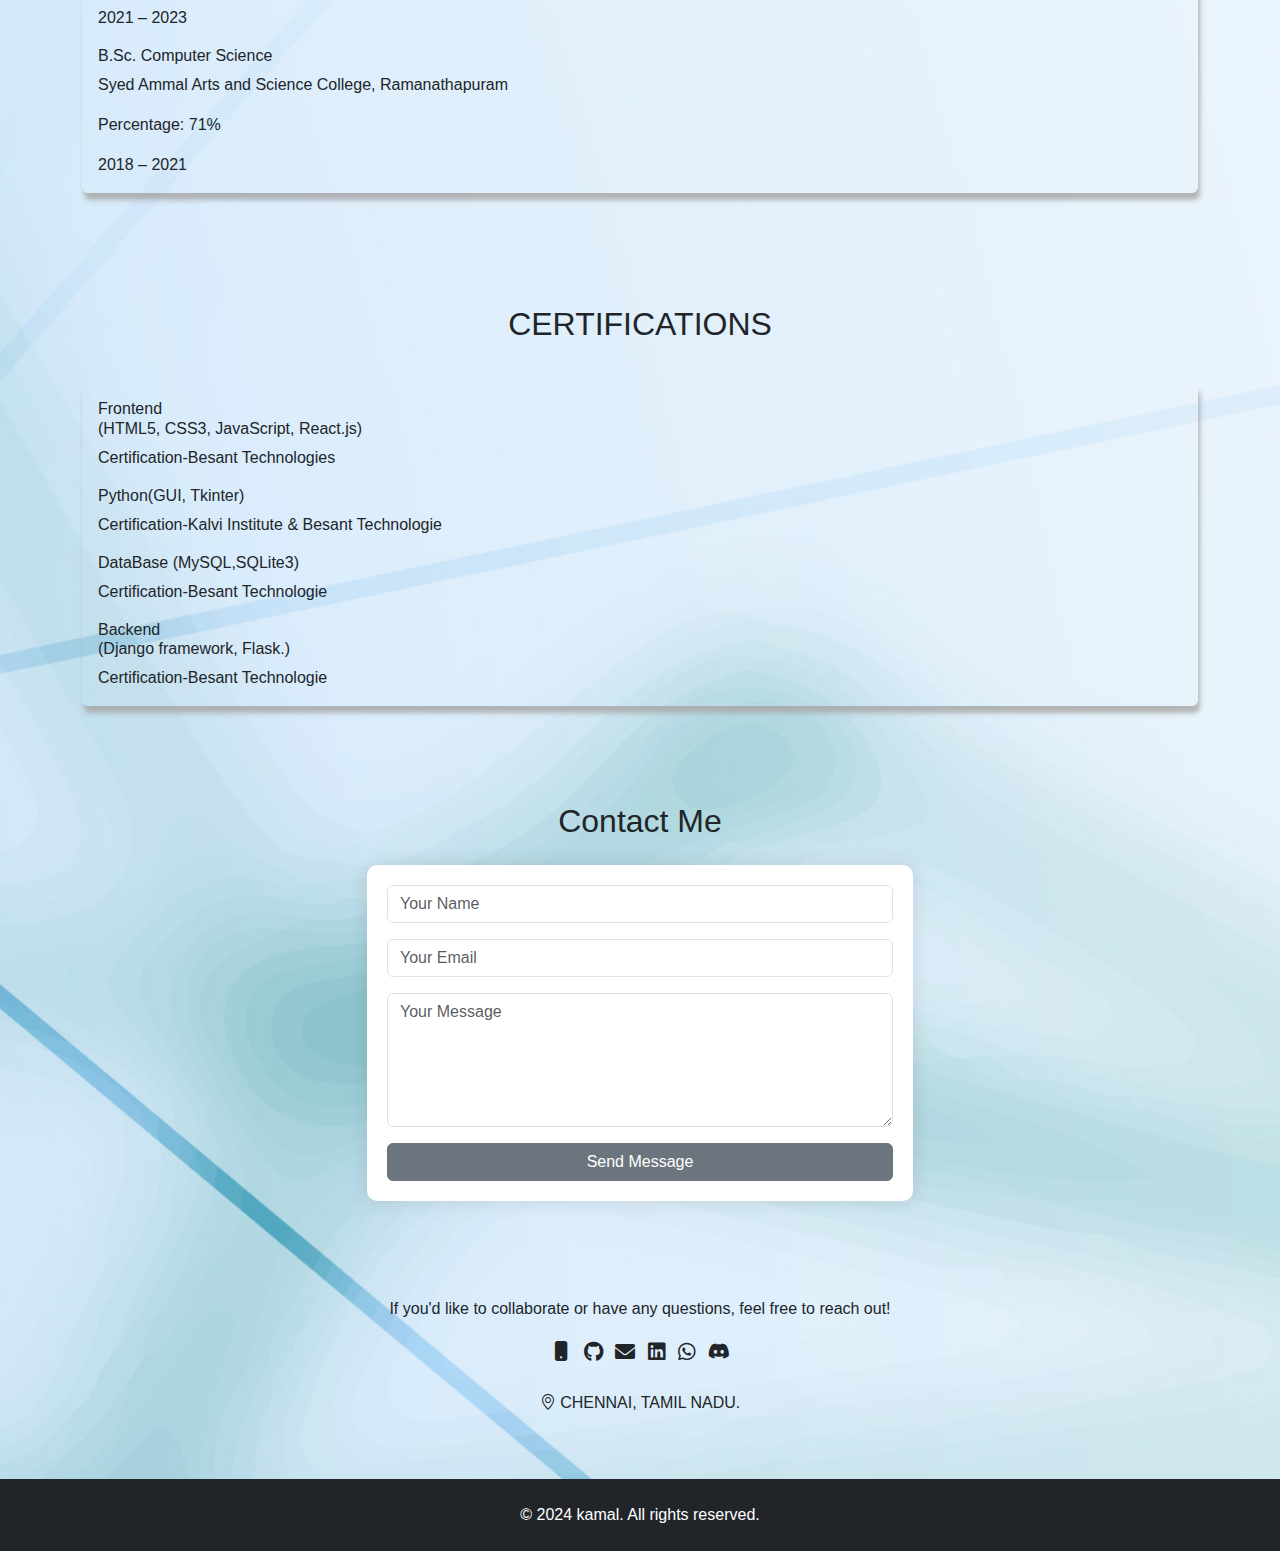
==== commit 8c7b0794: "new" ====
--- a/porfolio/index.html
+++ b/porfolio/index.html
@@ -23,13 +23,14 @@
 
     </head>
     <body>
-        
+
         <!-- Navigation -->
         <nav class="navbar navbar-expand-lg navbar-dark bg-dark fixed-top">
             <div class="container">
                 <!-- <button class="btn btn-secondary btn-toggle-mode">Toggle Mode</button> -->
-                <a class="navbar-brand " href="#home"><i class="bi bi-cpu fs-4 me-2"></i>
-                       Portfpolio</a>
+                <a class="navbar-brand " href="#home"><i
+                        class="bi bi-cpu fs-4 me-2"></i>
+                    Portfpolio</a>
                 <button class="navbar-toggler" type="button"
                     data-bs-toggle="collapse" data-bs-target="#navbarNav">
                     <span class="navbar-toggler-icon"></span>
@@ -60,19 +61,22 @@
             <div class="container h-100">
                 <div class="row h-100 align-items-center">
                     <div class="col-12 text-center">
-                        <h1 class="fw-bold text-uppercase text transform ">kamal.k</h1>
-                        <h4 id="title" class="  fw-bold text-uppercase">Full Stack Developer</h4>
+                        <h1
+                            class="fw-bold text-uppercase text transform ">kamal.k</h1>
+                        <h4 id="title" class="  fw-bold text-uppercase">Full
+                            Stack Developer</h4>
                         <p class="lead">Building robust web applications with
                             Python & modern technologies</p><br>
-                        <a  id="title" href="#contact" 
+                        <a id="title" href="#contact"
                             class="btn btn-outline-dark  text-white ">
-                                 Get In Touch</a>
-                        <a  id="title"
+                            Get In Touch</a>
+                        <a id="title"
                             href="https://drive.google.com/file/d/1cGXTFm5c7QFx3yXcplY6pTVI5-xJDXyB/view?usp=drive_link"
                             target="_blank"
                             class="btn btn-outline-dark text-white  ">
-                             Resume <i
-                            class="bi bi-download" download="Resume"></i></a>
+                            Resume <i
+                                class="bi bi-download"
+                                download="Resume"></i></a>
                     </div>
                 </div>
             </div>
@@ -87,69 +91,56 @@
                         <img src="./images/photo/photo.JPG" alt="Profile"
                             class="img-fluid rounded ">
                     </div>
+
                     <div class="col-lg-8">
-                        
+                        <br>
                         <h3>Hello! I'm Kamal</h3>
-                        <p class="text-indent">I am a motivated and
-                            detail-oriented Computer Science graduate with a
-                            strong foundation in python, SQL, and database
-                            management. Eager to learn and grow in a
-                            collaborative environment while ensuring data
-                            integrity and optimizing database performance to
-                            support team.
-                            Seeking an entry-opportunity to apply my skill and
-                            knowledge and continue learning and growing with a
-                            dynamic organization.
-
-                            <br><samp class=" font-weight-bold"> • Frontend Development:</samp> <br>
-                            Expertise in creating responsive and interactive
-                            user interfaces using HTML5, CSS3, JavaScript, and
-                            modern frameworks like React.js.
-                            <br><samp class="text-blue font-weight-bold">• Backend Development:</samp> <br>
-                            Proficient in developing robust APIs and
-                            microservices using Django, Flask, and Fast API,
-                            with a focus on performance optimization and code
-                            maintainability.
-                            <br><samp class="text-blue font-weight-bold">• Database Management: </samp><br>
-                            Skilled in designing and querying relational
-                            databases like MySQL and SQLite3, with experience in
-                            optimizing database performance and ensuring data
-                            integrity.
+                        <p class="text-indent justify-content-center">I am a motivated and detail-oriented Computer Science graduate with a strong foundation in frontend development(HTML5,CSS3,JavaScript,React.js)and backend development(Python, Django)and database management(MYSQL,SQLite3,PostgreSQL). I am eager to apply my skills and knowledge in a dynamic and collaborative environment to contribute to the success of the team. management. Eager to learn and grow in a collaborative environment while ensuring data integrity and optimizing database performance to support team. Seeking an entry-opportunity to apply my skill and knowledge and continue learning and growing with a dynamic organization.
                         </p>
-                        <div class="d-flex gap-2 mt-4">
-                            <a href="mailto:ramkamal5886@gmail.com"
-                                class="btn btn-outline-dark"><i
-                                    class="bi bi-envelope  text-danger"></i>
-                                Email</a>
-                            <a
-                                href="https://github.com/jqkamal?tab=repositories"
-                                target="_blank" class="btn btn-outline-dark"><i
-                                    class="bi bi-github"></i> GitHub</a>
-                            <a
-                                href="https://www.linkedin.com/in/k-kamal-7877801bb/"
-                                target="_blank"
-                                class="btn btn-outline-primary"><i
-                                    class="bi bi-linkedin"></i> LinkedIn</a>
-                            <a href="https://wa.me/+918946088440"
-                                target="_blank"
-                                class="btn btn-outline-success"><i
-                                    class="bi bi-whatsapp"></i> WhatsApp</a>
-                            <a href="tel:+91-8754245838" target="_blank"
-                                class="btn btn-outline-dark"><i
-                                    class="bi bi-telephone-fill"></i> Phone</a>
-                            <!-- <a
-                                href="https://drive.google.com/file/d/1cGXTFm5c7QFx3yXcplY6pTVI5-xJDXyB/view?usp=sharing"
-                                target="_blank" class="btn btn-outline-dark"><i
-                                    class="bi bi-download" download></i>
-                                download CV</a> -->
-                        </div>
-                    </div>
-                </div>
-            </div>
-        </section>
-
-        <!-- Services Section -->
-        <!-- <section id="services" class="py-5 bg-light">
+                        <samp class=" font-weight-bold"> • Frontend
+                            Development:</samp> <br>
+                        Expertise in creating responsive and interactive
+                        user interfaces using HTML5, CSS3, JavaScript, and
+                        modern frameworks like React.js.
+                        <br><samp class="text-blue font-weight-bold">•
+                            Backend Development:</samp> <br>
+                        Proficient in developing robust APIs and
+                        microservices using Django, Flask, and Fast API,
+                        with a focus on performance optimization and code
+                        maintainability.
+                        <br><samp class="text-blue font-weight-bold">•
+                            Database Management: </samp><br>
+                        Skilled in designing and querying relational
+                        databases like MySQL and SQLite3, with experience in
+                        optimizing database performance and ensuring data
+                        integrity.
+                    </p>
+                    <h6>Social-Media :</h6>
+                    <div class="d-flex gap-2 mt-4">
+                        <a
+                            href="https://github.com/jqkamal?tab=repositories"
+                            target="_blank" class="btn btn-outline-dark"><i
+                                class="bi bi-github"></i> GitHub</a>
+                        <a
+                            href="https://www.linkedin.com/in/k-kamal-7877801bb/"
+                            target="_blank"
+                            class="btn btn-outline-primary"><i
+                                class="bi bi-linkedin"></i> LinkedIn</a>
+                        <a href="https://wa.me/+918946088440"
+                            target="_blank"
+                            class="btn btn-outline-success"><i
+                                class="bi bi-whatsapp"></i> WhatsApp</a>
+                        <a href="tel:+91-8754245838" target="_blank"
+                            class="btn btn-outline-dark"><i
+                                class="bi bi-telephone-fill"></i> Phone</a>
+                    </div>
+                </div>
+            </div>
+        </div>
+    </section>
+
+    <!-- Services Section -->
+    <!-- <section id="services" class="py-5 bg-light">
         <div class="container">
             <h2 class="text-center mb-4">Services</h2>
             <div class="row g-4">
@@ -163,180 +154,223 @@
         </div>
     </section> -->
 
-        <!-- Skills Section -->
-        <section id="skills" id="title"class="py-5">
-            <div class="container">
-                <div class="card">
-                    <h2 id="skil" class="text-center mb-4">TECHNICAL SKILLS</h2>
-                    <div class="row g-6">
-                        <div class="col-md-4">
-                            <div class="card h-100">
-                                <div class="card-body">
-                                    <h4 class="card-title"><i
-                                            class="bi bi-window"></i>
-                                        Frontend</h4>
-                                    <ul class="list-unstyled">
-                                        <li>HTML5</li>
-                                        <li>CSS3</li>
-                                        <li>JavaScript</li>
-                                        <li>Bootstrap</li>
-                                        <li>React</li>
-                                    </ul>
-                                </div>
+    <!-- Skills Section -->
+    <section id="skills" id="title" class="py-5">
+        <div class="container">
+            <!-- <div class="card"> -->
+            <h2 class="text-center mb-4">TECHNICAL SKILLS</h2>
+            <div class="row g-6">
+                <div class="col-md-4">
+                    <div class="card h-100">
+                        <div class="card-body">
+                            <h4 class="card-title text-uppercase"><i
+                                    class="bi bi-window"></i>
+                                Frontend</h4>
+                            <ul class="list-unstyled">
+                                <li><i class="bi bi-check-circle"
+                                        style="color: rgb(50, 221, 136);">
+                                    </i>HTML5</li>
+                                <li><i class="bi bi-check-circle"
+                                        style="color: rgb(50, 221, 136);"></i>
+                                    CSS3</li>
+                                <li><i class="bi bi-check-circle"
+                                        style="color: rgb(50, 221, 136);"></i>
+                                    JavaScript</li>
+                                <li><i class="bi bi-check-circle"
+                                        style="color: rgb(50, 221, 136);"></i>
+                                    Bootstrap</li>
+                                <li><i class="bi bi-check-circle"
+                                        style="color: rgb(50, 221, 136);"></i>
+                                    React</li>
+                            </ul>
+                        </div>
+                    </div>
+                </div>
+                <div class="col-md-4">
+                    <div class="card h-100">
+                        <div class="card-body">
+                            <h4 class="card-title text-uppercase"><i
+                                    class="bi bi-code-slash"></i>
+                                Backend</h4>
+                            <ul class="list-unstyled">
+                                <li><i class="bi bi-check-circle"
+                                        style="color: rgb(50, 221, 136);"></i>
+                                    Python</li>
+                                <li><i class="bi bi-check-circle"
+                                        style="color: rgb(50, 221, 136);"></i>
+                                    Django</li>
+                                <li><i class="bi bi-check-circle"
+                                        style="color: rgb(50, 221, 136);"></i>
+                                    Flask Framework</li>
+                                <li><i class="bi bi-check-circle"
+                                        style="color: rgb(50, 221, 136);"></i>
+                                    FastAPI</li>
+                                <li><i class="bi bi-check-circle"
+                                        style="color: rgb(50, 221, 136);"></i>
+                                    MYSQL/PostgreSQL&SQLite3</li>
+                            </ul>
+                        </div>
+                    </div>
+                </div>
+                <div class="col-md-4">
+                    <div class="card h-100">
+                        <div class="card-body">
+                            <h4 class="card-title text-uppercase"><i
+                                    class="bi bi-tools"></i> Tools</h4>
+                            <ul class="list-unstyled">
+                                <li><i class="bi bi-check-circle"
+                                        style="color: rgb(50, 221, 136);"></i>
+                                    Git & GitHub</li>
+                                <li><i class="bi bi-check-circle"
+                                        style="color: rgb(50, 221, 136);"></i>
+                                    Postman</li>
+                                <li><i class="bi bi-check-circle"
+                                        style="color: rgb(50, 221, 136);"></i>
+                                    SQL Workbench</li>
+                                <li><i class="bi bi-check-circle"
+                                        style="color: rgb(50, 221, 136);"></i>
+                                    DB Designer</li>
+                                <li><i class="bi bi-check-circle"
+                                        style="color: rgb(50, 221, 136);"></i>
+                                    tailwind</li>
+                                <li><i class="bi bi-check-circle"
+                                        style="color: rgb(50, 221, 136);"></i>
+                                    Windows 7&11</li>
+                            </ul>
+                        </div>
+                    </div>
+                </div>
+            </div><br>
+        </div>
+        <!-- </div> -->
+    </section>
+
+    <!-- Projects Section -->
+    <section id="projects" class="py-5">
+        <div class="container">
+            <h2 class="text-center mb-4 text-uppercase">Projects</h2>
+            <div class="row g-4">
+                <div class="col-md-6">
+                    <div class="card project-card">
+                        <img src="./images/project/portfolio.jpg"
+                            class="card-img-top" alt="Project 1">
+                        <div class="card-body">
+                            <h5 class="card-title">Portfolio Website</h5>
+                            <p class="card-text">A Portfolio Website built
+                                with HTML, CSS,JavaScript and React.</p>
+                            <div class="d-flex gap-2">
+                                <a
+                                    href="https://github.com/jqkamal/portfolio"
+                                    class="btn btn-primary">Demo</a>
+                                <a
+                                    href="https://github.com/jqkamal/portfolio"
+                                    class="btn btn-secondary"><i
+                                        class="bi bi-github"></i> Code</a>
                             </div>
                         </div>
-                        <div class="col-md-4">
-                            <div class="card h-100">
-                                <div class="card-body">
-                                    <h4 class="card-title"><i
-                                            class="bi bi-code-slash"></i>
-                                        Backend</h4>
-                                    <ul class="list-unstyled">
-                                        <li>Python</li>
-                                        <li>Django</li>
-                                        <li>Flask Framework</li>
-                                        <li>FastAPI</li>
-                                        <li>SQL/PostgreSQL&SQLite3</li>
-                                    </ul>
-                                </div>
+                    </div>
+                </div>
+                <div class="col-md-6">
+                    <div class="card project-card">
+                        <img src="./images/project/2 mobile.jpg"
+                            class="card-img-top" alt="Project 2">
+                        <div class="card-body">
+                            <h5 class="card-title">MOBILE SHOP </h5>
+                            <p class="card-text"> MOBILE SHOP built with
+                                Python (Tkinter),SQLite3 for database
+                                management</p>
+                            <div class="d-flex gap-2">
+                                <a href="https://github.com/jqkamal/python"
+                                    class="btn btn-primary">Demo</a>
+                                <a href="https://github.com/jqkamal/python"
+                                    class="btn btn-secondary"><i
+                                        class="bi bi-github"></i> Code</a>
                             </div>
                         </div>
-                        <div class="col-md-4">
-                            <div class="card h-100">
-                                <div class="card-body">
-                                    <h4 class="card-title"><i
-                                            class="bi bi-tools"></i> Tools</h4>
-                                    <ul class="list-unstyled">
-                                        <li>Git|GitHub</li>
-                                        <li>Postman</li>
-                                        <li>SQL Workbench</li>
-                                        <li>DB Designer</li>
-                                        <li>Windows 7&11</li>
-                                    </ul>
-                                </div>
+                    </div>
+                </div>
+                <div class="col-md-6">
+                    <div class="card project-card">
+                        <img src="./images/project/job.jpg"
+                            class="card-img-top" alt="Project 2">
+                        <div class="card-body">
+                            <h5 class="card-title">Job Application </h5>
+                            <p class="card-text">A job application
+                                management system • MySQL is a popular
+                                relational database management system
+                                (RDBMS) that uses Structured Query Language
+                                (SQL) for accessing and managing data. It’s
+                                widely used for web applications and data
+                                storage.. built with SQL(crud
+                                operations).</p>
+                            <div class="d-flex gap-2">
+                                <a
+                                    href="https://github.com/jqkamal/job-application"
+                                    class="btn btn-primary">Demo</a>
+                                <a
+                                    href="https://github.com/jqkamal/job-application"
+                                    class="btn btn-secondary"><i
+                                        class="bi bi-github"></i> Code</a>
                             </div>
                         </div>
-                    </div><br>
-                </div>
-            </div>
-        </section>
-
-        <!-- Projects Section -->
-        <section id="projects" class="py-5">
-            <div class="container">
-                <h2 id="skil" class="text-center mb-4 text-uppercase" >Projects</h2>
-                <div class="row g-4">
-                    <div class="col-md-6">
-                        <div class="card project-card">
-                            <img src="./images/project/portfolio.jpg"
-                                class="card-img-top" alt="Project 1">
-                            <div class="card-body">
-                                <h5 class="card-title">Portfolio Website</h5>
-                                <p class="card-text">A Portfolio Website built
-                                    with HTML, CSS,JavaScript and React.</p>
-                                <div class="d-flex gap-2">
-                                    <a href="https://github.com/jqkamal/portfolio"
-                                        class="btn btn-primary">Demo</a>
-                                    <a href="https://github.com/jqkamal/portfolio"
-                                        class="btn btn-secondary"><i
+                    </div>
+                </div>
+                <div class="col-md-6">
+                    <div class="card project-card">
+                        <img src="./images/project/go.jpeg"
+                            class="card-img-top" alt="Project 2">
+                        <div class="card-body">
+                            <h5 class="card-title">Go Travel </h5>
+                            <p class="card-text">A travel company website is
+                                a digital platform designed to assist users
+                                in planning, booking, and managing their
+                                trips.Provides search options for flights,
+                                hotels, car rentals, and vacation packages,
+                                often with filters for budget, dates, and
+                                preferences.. built with
+                                python,Django,SQLite3</p>
+                            <div class="d-flex gap-2">
+                                <a
+                                    href="https://github.com/vintovars/gotravel_db"
+                                    class="btn btn-primary">Demo</a>
+                                <a
+                                    href="https://github.com/vintovars/gotravel_db"
+                                    class="btn btn-secondary"><i
                                         class="bi bi-github"></i> Code</a>
-                                </div>
                             </div>
                         </div>
                     </div>
-                    <div class="col-md-6">
-                        <div class="card project-card">
-                            <img src="./images/project/2 mobile.jpg"
-                                class="card-img-top" alt="Project 2">
-                            <div class="card-body">
-                                <h5 class="card-title">MOBILE SHOP </h5>
-                                <p class="card-text"> MOBILE SHOP built with
-                                    Python (Tkinter),SQLite3 for database
-                                    management</p>
-                                <div class="d-flex gap-2">
-                                    <a href="https://github.com/jqkamal/python" class="btn btn-primary">Demo</a>
-                                    <a href="https://github.com/jqkamal/python"
-                                        class="btn btn-secondary"><i
-                                    class="bi bi-github"></i> Code</a>
-                                </div>
-                            </div>
-                        </div>
-                    </div>
-                    <div class="col-md-6">
-                        <div class="card project-card">
-                            <img src="./images/project/job.jpg"
-                                class="card-img-top" alt="Project 2">
-                            <div class="card-body">
-                                <h5 class="card-title">Job Application </h5>
-                                <p class="card-text">A job application
-                                    management system • MySQL is a popular
-                                    relational database management system
-                                    (RDBMS) that uses Structured Query Language
-                                    (SQL) for accessing and managing data. It’s
-                                    widely used for web applications and data
-                                    storage.. built with SQL(crud
-                                    operations).</p>
-                                <div class="d-flex gap-2">
-                                    <a href="https://github.com/jqkamal/job-application" class="btn btn-primary">Demo</a>
-                                    <a href="https://github.com/jqkamal/job-application"
-                                        class="btn btn-secondary"><i
-                                        class="bi bi-github"></i> Code</a>
-                                </div>
-                            </div>
-                        </div>
-                    </div>
-                    <div class="col-md-6">
-                        <div class="card project-card">
-                            <img src="./images/project/go.jpeg"
-                                class="card-img-top" alt="Project 2">
-                            <div class="card-body">
-                                <h5 class="card-title">Go Travel </h5>
-                                <p class="card-text">A travel company website is
-                                    a digital platform designed to assist users
-                                    in planning, booking, and managing their
-                                    trips.Provides search options for flights,
-                                    hotels, car rentals, and vacation packages,
-                                    often with filters for budget, dates, and
-                                    preferences.. built with
-                                    python,Django,SQLite3</p>
-                                <div class="d-flex gap-2">
-                                    <a href="https://github.com/vintovars/gotravel_db" class="btn btn-primary">Demo</a>
-                                    <a href="https://github.com/vintovars/gotravel_db"
-                                        class="btn btn-secondary"><i
-                                        class="bi bi-github"></i> Code</a>
-                                </div>
-                            </div>
-                        </div>
-                    </div>
-                </div>
-            </div>
-        </section>
-        <!-- Education Section -->
-        <section id="education" class="py-5">
-            <div class="container">
-                <div class="card">
-                    <div class="card-body">
-                        <h4 id="skil"class="card-title text-center text-uppercase">Education
-                            Details</h4>
-                        <div class="row">
-                            <h6 class="card-title">M.Sc. Computer Science</h6>
-                            <p class="card-text">Syed Ammal Arts and Science
-                                College, Ramanathapuram</p>
-                            <p class="card-text">Percentage: 71%</p>
-                            <p class="card-text">2021 &ndash; 2023</p>
-                            <h6 class="card-title">B.Sc. Computer Science</h6>
-                            <p class="card-text">Syed Ammal Arts and Science
-                                College, Ramanathapuram</p>
-                            <p class="card-text">Percentage: 71%</p>
-                            <p class="card-text">2018 &ndash; 2021</p>
-                        </div>
-                    </div>
-                </div>
-            </div>
-        </section>
-
-        <!-- Certifications Section -->
-        <!-- <div class="container-2">
+                </div>
+            </div>
+        </div>
+    </section>
+    <!-- Education Section -->
+    <section id="education" class="py-5">
+        <div class="container">
+            <div class="card">
+                <div class="card-body">
+                    <h4 id="skil"
+                        class="card-title text-center text-uppercase">Education
+                        Details</h4>
+                    <div class="row">
+                        <h6 class="card-title">M.Sc. Computer Science</h6>
+                        <p class="card-text">Syed Ammal Arts and Science
+                            College, Ramanathapuram</p>
+                        <p class="card-text">Percentage: 71%</p>
+                        <p class="card-text">2021 &ndash; 2023</p>
+                        <h6 class="card-title">B.Sc. Computer Science</h6>
+                        <p class="card-text">Syed Ammal Arts and Science
+                            College, Ramanathapuram</p>
+                        <p class="card-text">Percentage: 71%</p>
+                        <p class="card-text">2018 &ndash; 2021</p>
+                    </div>
+                </div>
+            </div>
+        </div>
+    </section>
+
+    <!-- Certifications Section -->
+    <!-- <div class="container-2">
             <div class="card-2">
               <h1 class="title text-center ">Certifications</h1>
               <p class="subtitle">Frontend 
@@ -346,123 +380,109 @@
             </div>
             <div class="blob"></div>
           </div> -->
-        <section id="certifications" class="py-5">
-            <div class="container">
-                <h2 id="skil"
-                    class="text-center mb-4 text-uppercase text-shadow bg-secondry p-3">Certifications
-                </h2>
-                <div class="row">
-                    <div class="col-md-12">
-                        <div class="card h-100">
-                            <div class="card-body">
-                                <h6 class="card-title">Frontend <br>(HTML5,
-                                    CSS3, JavaScript, React.js)
-                                    Certification</h6>
-                                <p class="card-text">Besant Technologies</p>
-                            </div>
-                        </div>
-                    </div>
-                    <div class="col-md-12">
-                        <div class="card h-100">
-                            <div class="card-body">
-                                <h6 class="card-title">Python(GUI, Tkinter)
-                                    Certification</h6>
-                                <p class="card-text">Kalvi Institute & Besant
-                                    Technologie</p>
-                            </div>
-                        </div>
-                    </div>
-                    <div class="col-md-12">
-                        <div class="card h-100">
-                            <div class="card-body">
-                                <h6 class="card-title">DataBase (MySQL)
-                                    Certification</h6>
-                                <p class="card-text">Besant Technologie</p>
-                            </div>
-                        </div>
-                    </div>
-                    <div class="col-md-12">
-                        <div class="card h-100">
-                            <div class="card-body">
-                                <h6 class="card-title">Backend <br>(Django
-                                    framework, Flask.) Certification</h6>
-                                <p class="card-text">Besant Technologie</p>
-                            </div>
-                        </div>
-                    </div>
-                </div>
-            </div>
+    <section id="certifications" class="py-5">
+        <div class="container">
+            <h2 id="skil"
+                class="text-center mb-4 text-uppercase text-shadow bg-secondry p-3">Certifications
+            </h2>
+            <div class="row">
+                <div class="col-md-12">
+                    <div class="card h-100">
+                        <div class="card-body">
+                            <h6 class="card-title">Frontend <br>(HTML5,
+                                CSS3, JavaScript, React.js)</h6>
+                            <p class="card-text">Certification-Besant
+                                Technologies</p>
+                            <h6 class="card-title">Python(GUI, Tkinter)
+                            </h6>
+                            <p class="card-text">Certification-Kalvi
+                                Institute & Besant
+                                Technologie</p>
+                            <h6 class="card-title">DataBase (MySQL,SQLite3)
+                            </h6>
+                            <p class="card-text">Certification-Besant
+                                Technologie</p>
+                            <h6 class="card-title">Backend <br>(Django
+                                framework, Flask.)</h6>
+                            <p class="card-text">Certification-Besant
+                                Technologie</p>
+                        </div>
+                    </div>
+                </div>
+            </div>
+        </div>
+    </section>
+
+    <!-- Contact Section -->
+    <section id="contact" class="py-5 ">
+        <div class="container">
+            <h2 id="skil" class="text-center mb-4">Contact Me</h2>
+            <div class="row justify-content-center">
+                <div class="col-md-6">
+                    <form id="contactForm">
+                        <div class="mb-3">
+                            <input type="text" class="form-control"
+                                placeholder="Your Name" required>
+                        </div>
+                        <div class="mb-3">
+                            <input type="email" class="form-control"
+                                placeholder="Your Email" required>
+                        </div>
+                        <div class="mb-3">
+                            <textarea class="form-control" rows="5"
+                                placeholder="Your Message"
+                                required></textarea>
+                        </div>
+                        <button type="submit"
+                            class="btn btn-secondary w-100">Send
+                            Message</button>
+                    </form>
+                </div>
+            </div>
+        </div>
+
+    </section>
+    <section id="contact" class="  py-5">
+        <div class="container text-center">
+            <p>If you'd like to collaborate or have any questions, feel free
+                to reach out!</p>
+
+            <div class="social-links">
+                <a href="tel:+918754245838"><i
+                        class="bi bi-phone-fill fs-5 p-1 text-dark"></i></a>
+                <!-- GitHub -->
+                <a href="https://github.com/jqkamal?tab=repositories"
+                    target="_blank"><i
+                        class="fab fa-github fs-5 p-1 text-dark"></i></a>
+                <!-- Email -->
+                <a href="mailto:ramkamal5886@gmail.com"><i
+                        class="fas fa-envelope fs-5 p-1 text-dark"></i></a>
+                <!-- LinkedIn -->
+                <a href="https://www.linkedin.com/in/k-kamal-7877801bb/"
+                    target="_blank"><i
+                        class="fab fa-linkedin fs-5 p-1  text-dark"></i></a>
+                <!-- WhatsApp -->
+                <a href="https://wa.me/+918946088440" target="_blank"><i
+                        class=" fab fa-whatsapp fs-5 p-1  text-dark"></i></a>
+                <a href="https://discord.com/users/kamal04661"
+                    target="_blank"><i
+                        class=" bi bi-discord fs-5 p-1  text-dark"></i></a>
+            </div>
+            <br>
+            <address><i class="bi bi-geo-alt"></i> CHENNAI, TAMIL
+                NADU.</address>
         </section>
 
-        <!-- Contact Section -->
-        <section id="contact" class="py-5 ">
-            <div class="container">
-                <h2 id="skil" class="text-center mb-4">Contact Me</h2>
-                <div class="row justify-content-center">
-                    <div class="col-md-6">
-                        <form id="contactForm">
-                            <div class="mb-3">
-                                <input type="text" class="form-control"
-                                    placeholder="Your Name" required>
-                            </div>
-                            <div class="mb-3">
-                                <input type="email" class="form-control"
-                                    placeholder="Your Email" required>
-                            </div>
-                            <div class="mb-3">
-                                <textarea class="form-control" rows="5"
-                                    placeholder="Your Message"
-                                    required></textarea>
-                            </div>
-                            <button type="submit"
-                                class="btn btn-secondary w-100">Send
-                                Message</button>
-                        </form>
-                    </div>
-                </div>
-            </div>
- 
-        </section>
-        <section id="contact" class="  py-5">
+        <!-- Footer -->
+        <footer class="bg-dark text-white py-4">
             <div class="container text-center">
-                <p>If you'd like to collaborate or have any questions, feel free
-                    to reach out!</p>
-
-                <div class="social-links">
-                    <a href="tel:+918754245838"><i
-                            class="bi bi-phone-fill fs-5 p-1 text-dark"></i></a>
-                    <!-- GitHub -->
-                    <a href="https://github.com/jqkamal?tab=repositories"
-                        target="_blank"><i
-                            class="fab fa-github fs-5 p-1 text-dark"></i></a>
-                    <!-- Email -->
-                    <a href="mailto:ramkamal5886@gmail.com"><i
-                            class="fas fa-envelope fs-5 p-1 text-dark"></i></a>
-                    <!-- LinkedIn -->
-                    <a href="https://www.linkedin.com/in/k-kamal-7877801bb/"
-                        target="_blank"><i
-                            class="fab fa-linkedin fs-5 p-1  text-dark"></i></a>
-                    <!-- WhatsApp -->
-                    <a href="https://wa.me/+918946088440" target="_blank"><i
-                            class=" fab fa-whatsapp fs-5 p-1  text-dark"></i></a>
-                     <a href="https://discord.com/users/kamal04661" target="_blank"><i
-                                class=" bi bi-discord fs-5 p-1  text-dark"></i></a>
-                </div>
-                <br>
-                <address><i class="bi bi-geo-alt"></i> CHENNAI, TAMIL
-                    NADU.</address>
-            </section>
-
-            <!-- Footer -->
-            <footer class="bg-dark text-white py-4">
-                <div class="container text-center">
-                    <p class="mb-0">&copy; 2024 Full Stack Developer. All rights
-                        reserved.</p>
-                </div>
-            </footer>
-
-            <script
-                src="https://cdn.jsdelivr.net/npm/bootstrap@5.3.0/dist/js/bootstrap.bundle.min.js"></script>
-            <script type="module" src="./js/main.js"></script>
-        </body>
-    </html>
+                <p class="mb-0">&copy; 2024 kamal. All rights
+                    reserved.</p>
+            </div>
+        </footer>
+
+        <script
+            src="https://cdn.jsdelivr.net/npm/bootstrap@5.3.0/dist/js/bootstrap.bundle.min.js"></script>
+        <script type="module" src="./js/main.js"></script>
+    </body>
+</html>
--- a/porfolio/css/style.css
+++ b/porfolio/css/style.css
@@ -11,7 +11,7 @@
 
 /* Hero Section */
 .hero {
-    height: 90vh;
+    height: 100vh;
     background: linear-gradient(rgba(0, 0, 0, 0.7), rgba(0, 0, 0, 0.7)),
                 url('../images/backgruond/4.jpg') center/cover;
     color: white;
@@ -82,9 +82,8 @@
     /* padding: 5px;
     margin: 5px; */
 }
-#skil  {
-    text-shadow: 2px 2px 4px rgb(185, 217, 255);
-}
+
+/* Dark Mode */
 body.dark-mode {
             background-color: #121212;
             color: #ffffff;
